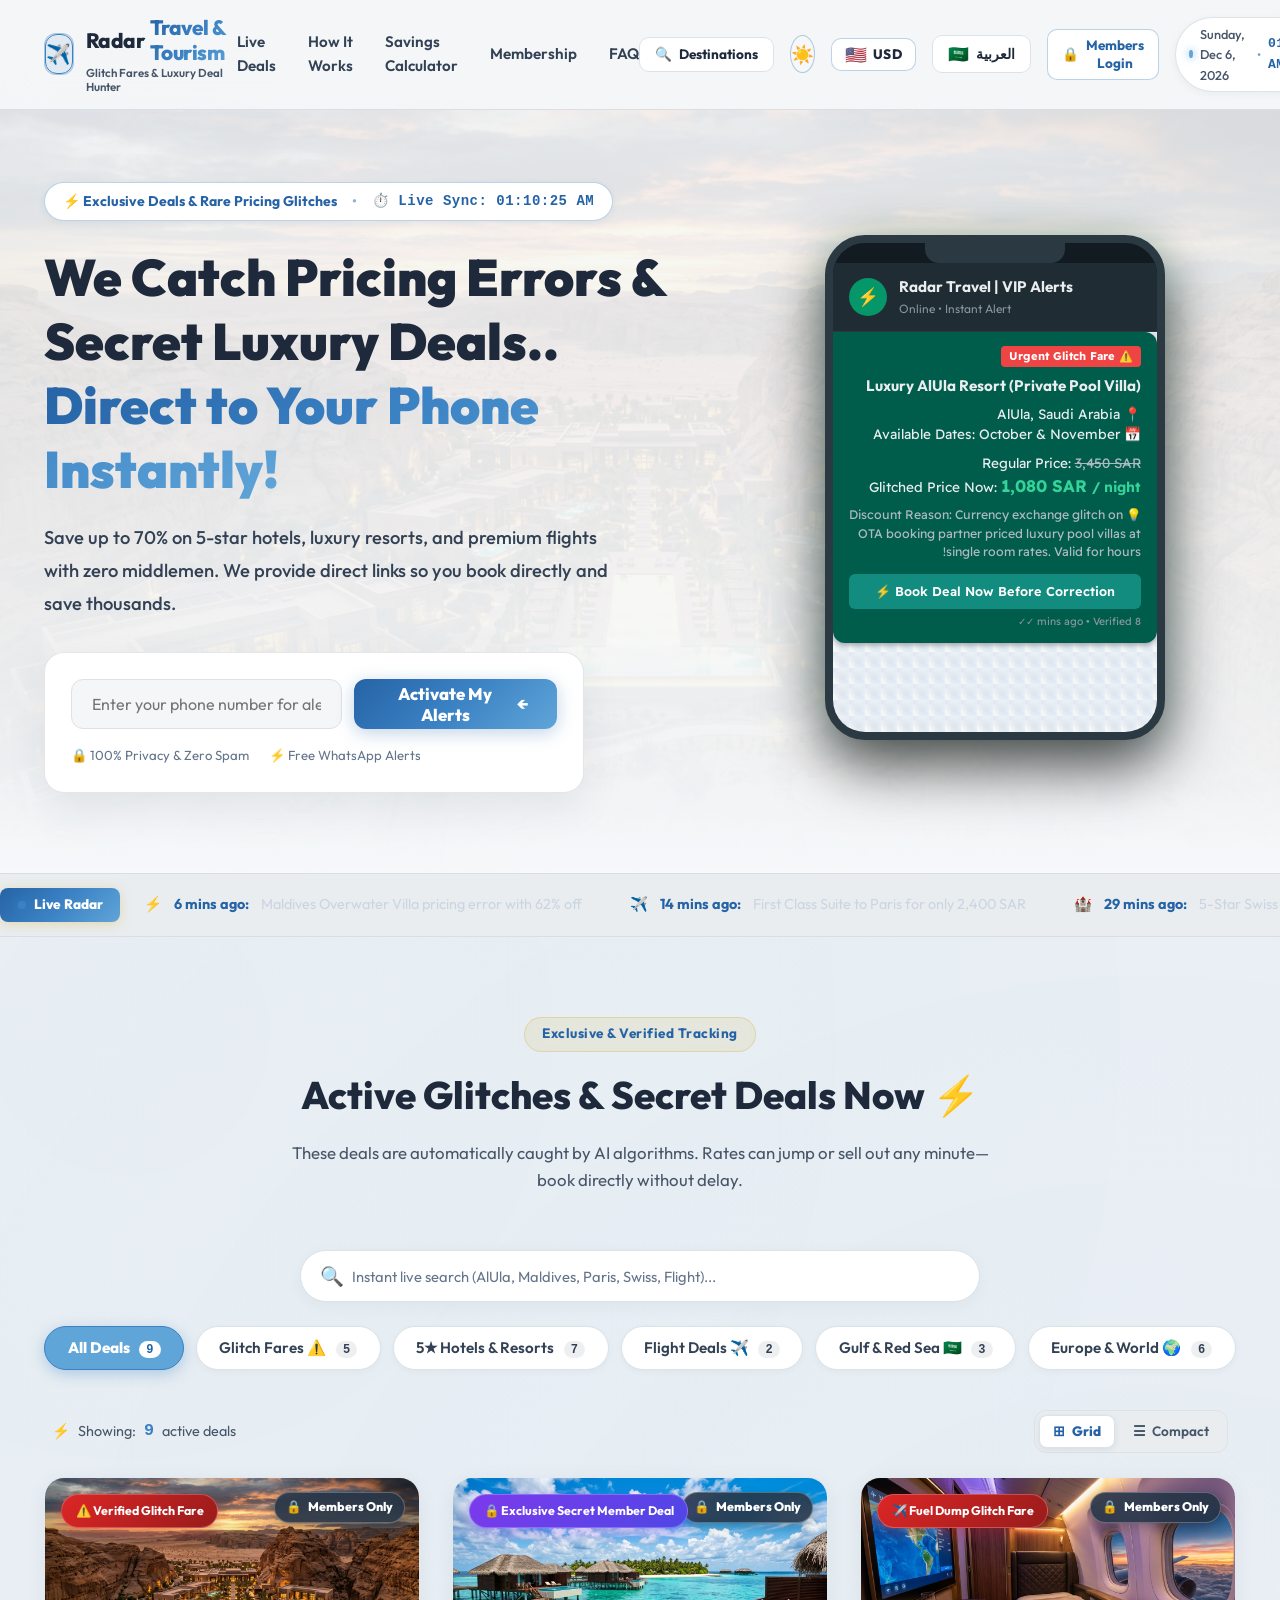
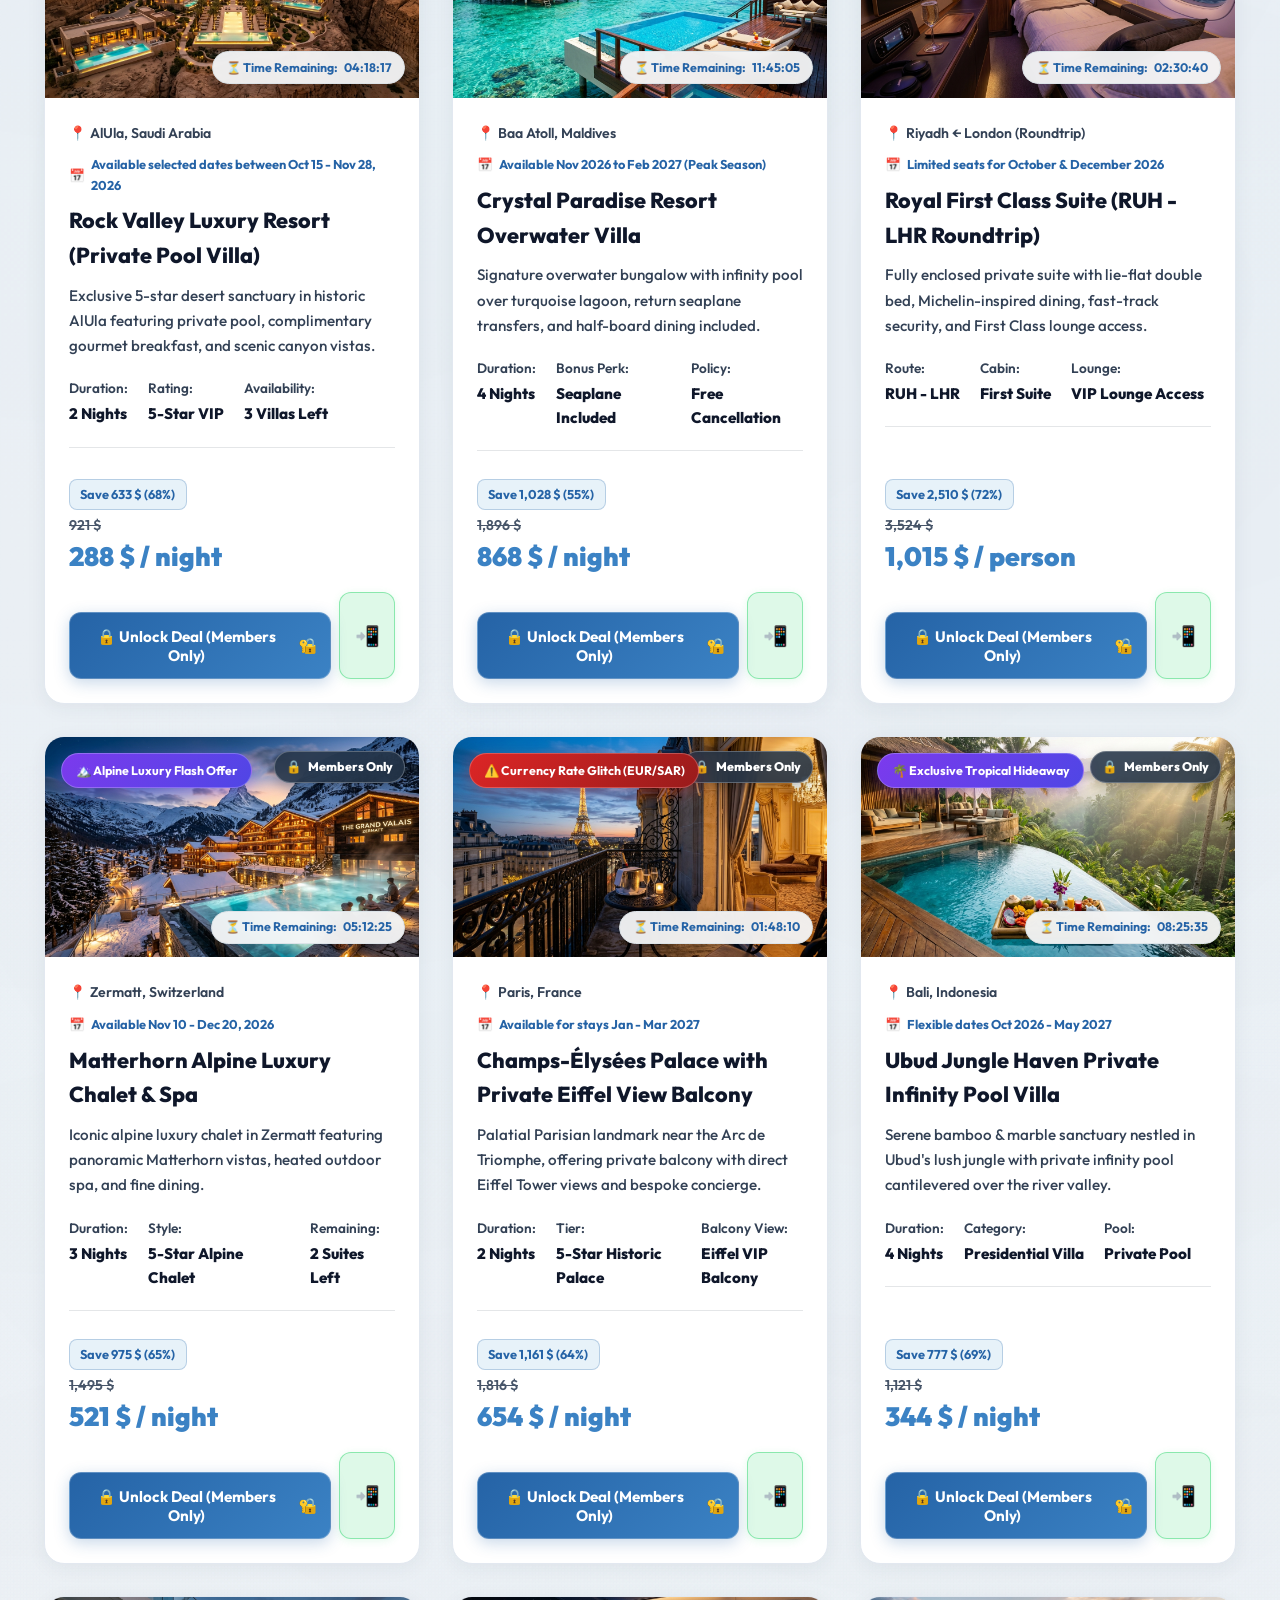
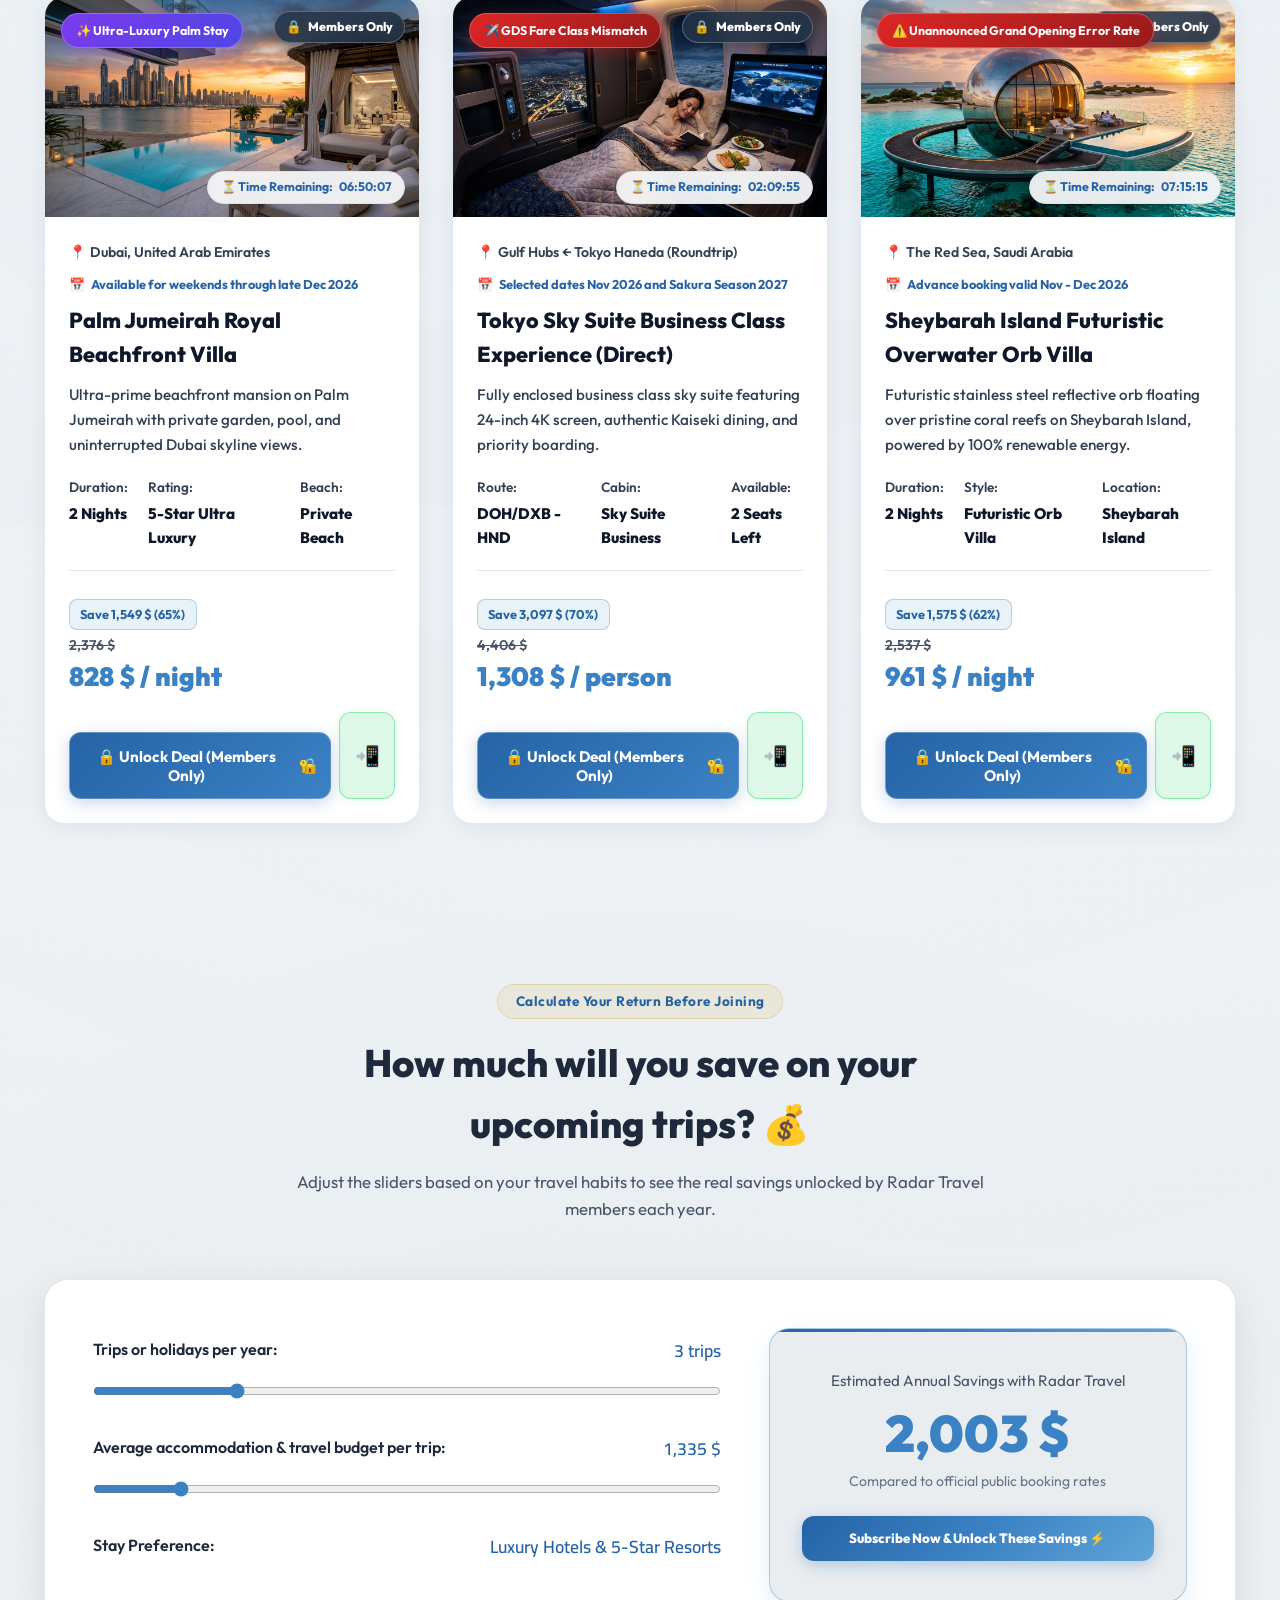
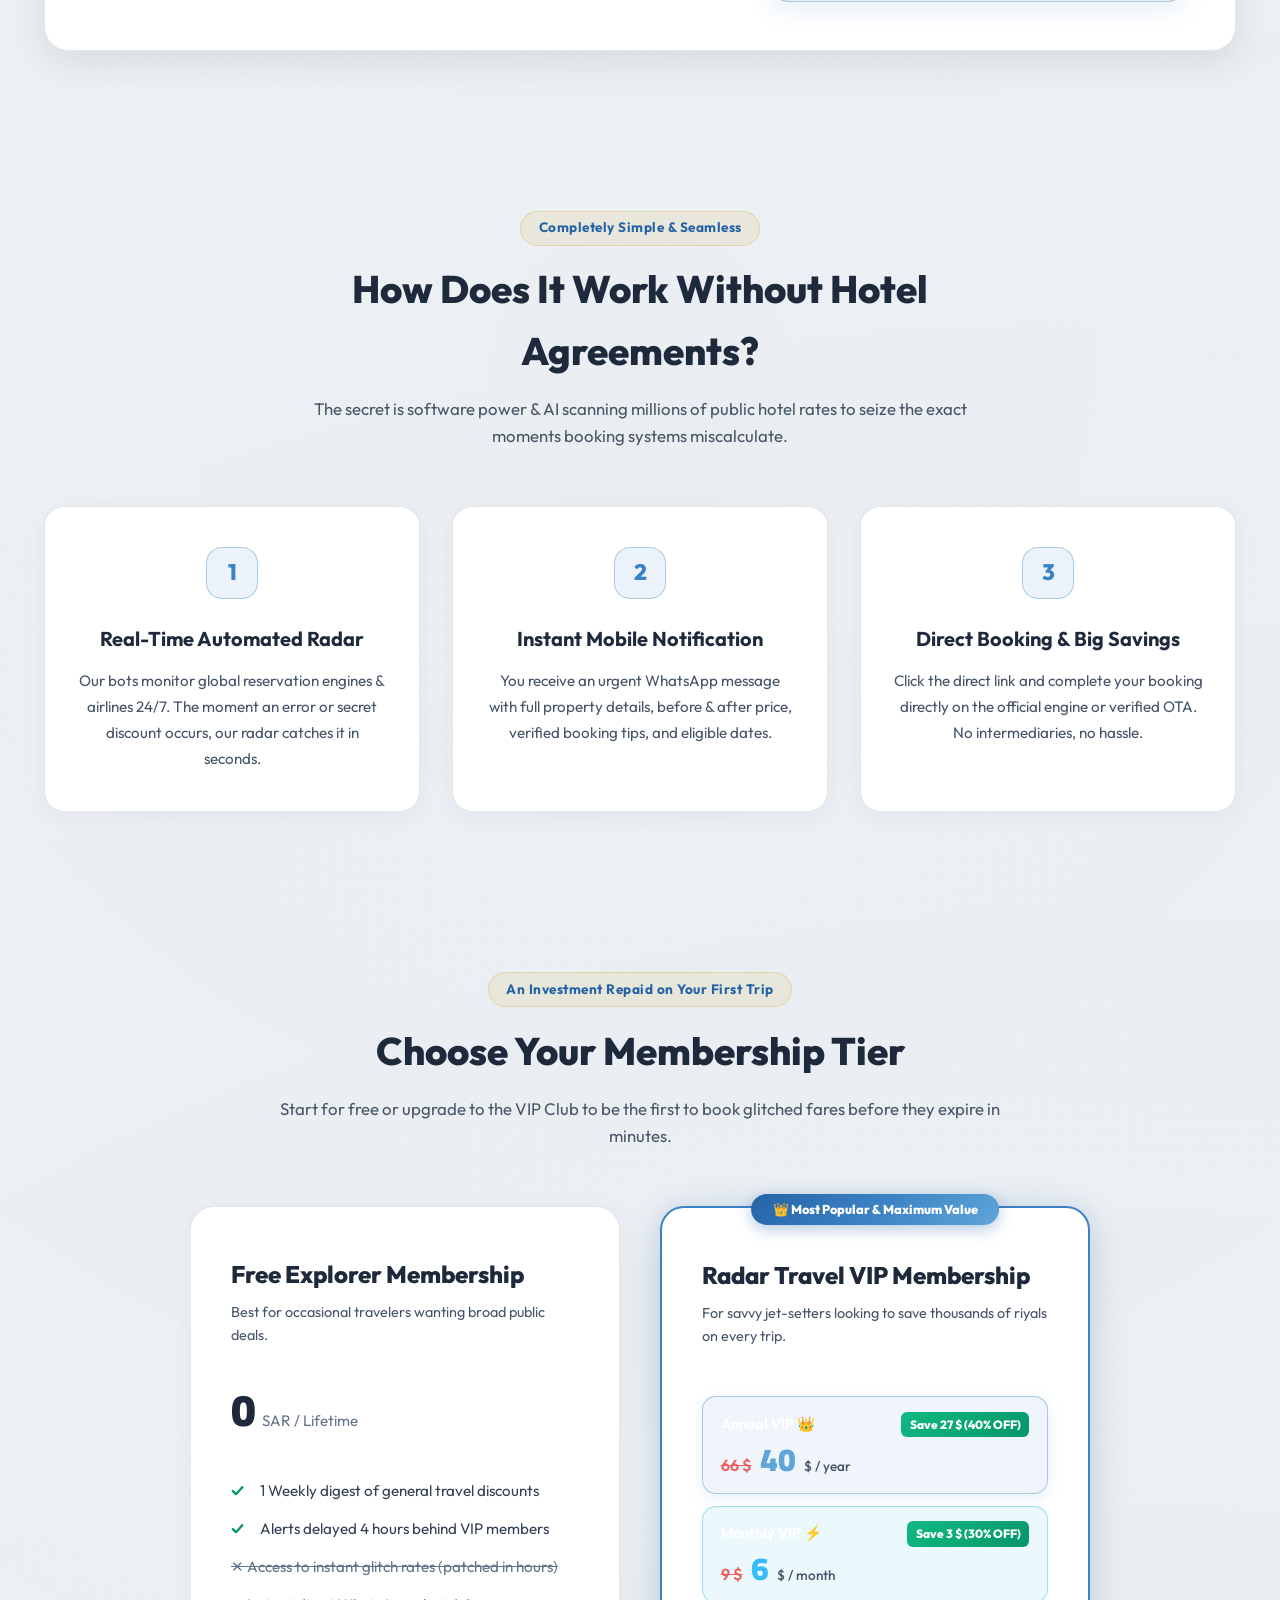
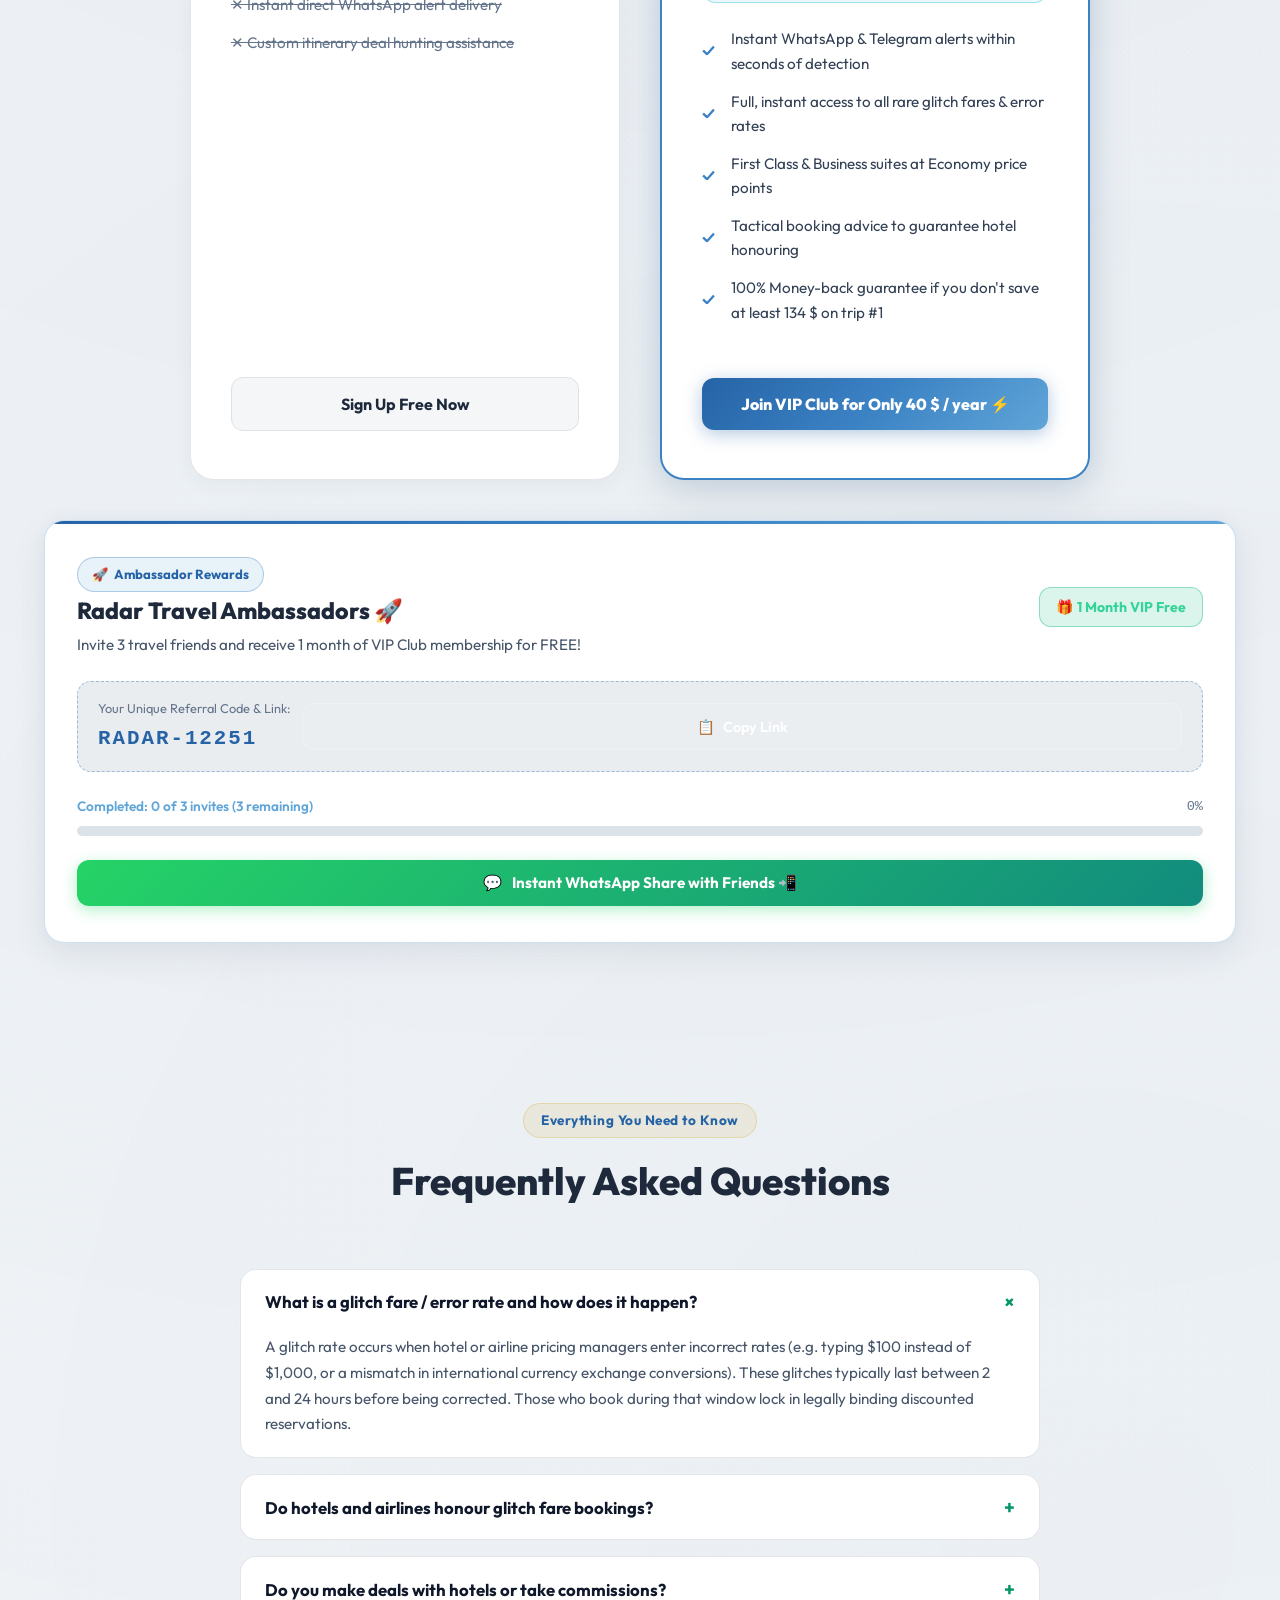
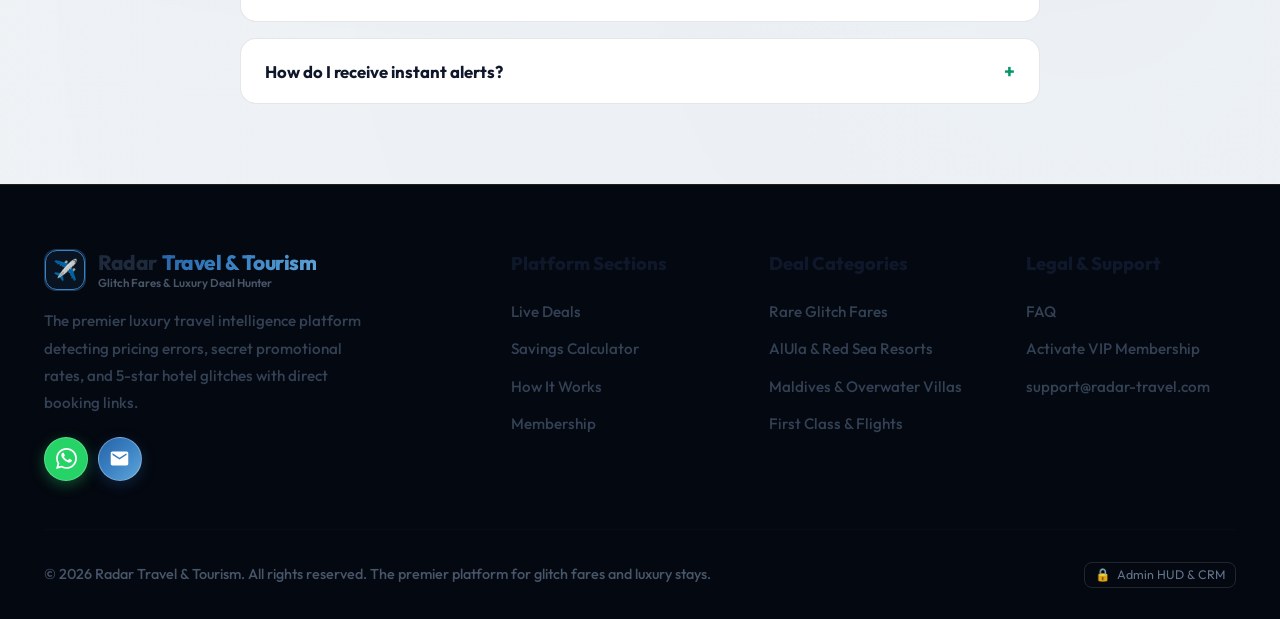
==== en.html @ 6f36ad51 "Initial commit" ====
<!DOCTYPE html>
<html lang="en" dir="ltr">
<head>
  <meta charset="UTF-8" />
  <meta name="viewport" content="width=device-width, initial-scale=1.0, maximum-scale=1.0, user-scalable=no, viewport-fit=cover" />
  <title>Radar Travel | Secret Hotel Deals, Flights & Glitch Rates</title>
  <meta name="description" content="Exclusive alert club for secret luxury hotel deals, pricing glitches, and first-class flight errors. Save up to 70% with direct booking links delivered to your phone." />
  <meta name="keywords" content="luxury travel, glitch fares, error rates, hotel discounts, first class flights, AlUla resorts, Maldives villas, secret travel deals, travel radar" />
  
  <!-- Mobile & PWA Optimization -->
  <meta name="theme-color" content="#060b16" />
  <meta name="apple-mobile-web-app-capable" content="yes" />
  <meta name="apple-mobile-web-app-status-bar-style" content="black-translucent" />
  <meta name="apple-mobile-web-app-title" content="Radar Travel" />
  <link rel="manifest" href="manifest.json" />
  <link rel="apple-touch-icon" href="assets/hero_alula.jpg" />

  <!-- OpenGraph Meta -->
  <meta property="og:title" content="Radar Travel | Secret Hotel Deals, Flights & Glitch Rates" />
  <meta property="og:description" content="Real-time WhatsApp alerts for top luxury hotel glitches and first-class flights at up to 70% off." />
  <meta property="og:image" content="assets/hero_alula.jpg" />
  <meta property="og:type" content="website" />
  
  <!-- Favicon & Styles -->
  <link rel="icon" href="data:image/svg+xml,<svg xmlns=%22http://www.w3.org/2000/svg%22 viewBox=%220 0 100 100%22><text y=%22.9em%22 font-size=%2290%22>⚡</text></svg>">
  <link rel="stylesheet" href="style.css?v=3.2" />
</head>
<body>

  <!-- ================= Navigation Bar ================= -->
  <header class="navbar">
    <div class="container nav-content">
      <div class="brand-logo">
        <div class="radar-pulse-icon">
          ✈️
        </div>
        <div class="brand-text">
          <span class="brand-name">Radar <span>Travel & Tourism</span></span>
          <span class="brand-sub">Glitch Fares & Luxury Deal Hunter</span>
        </div>
      </div>

      <nav class="nav-links">
        <a href="#live-deals">Live Deals</a>
        <a href="#how-it-works">How It Works</a>
        <a href="#savings-calc">Savings Calculator</a>
        <a href="#pricing">Membership</a>
        <a href="#faq">FAQ</a>
      </nav>

      <div class="nav-actions">
        <!-- Language Switcher: Link to Arabic version -->
                <!-- Destination Search Button -->
        <button class="btn-search-nav" onclick="openSearchModal()" aria-label="Search Destinations">
          <span>🔍</span>
          <span>Destinations</span>
        </button>
        <button class="theme-toggle-btn" id="theme-toggle-btn" onclick="toggleTheme()" aria-label="Toggle Dark / Light Theme" title="Toggle Dark / Light Theme">
          <span id="theme-btn-icon">☀️</span>
        </button>
        <button class="currency-switch-btn" id="currency-switch-btn" onclick="openCurrencyModal()" aria-label="Select Currency" title="Select Display Currency">
          <span class="curr-flag" id="curr-btn-flag">🇸🇦</span>
          <span class="curr-code" id="curr-btn-code">SAR</span>
        </button>
        <a href="index.html" class="lang-switch-btn" aria-label="Switch to Arabic">
          <span class="lang-flag">🇸🇦</span>
          <span class="lang-text">العربية</span>
        </a>

        <button class="member-status-btn" id="member-status-btn" onclick="toggleOrOpenMemberModal()" title="Member Subscription Status">
          <span id="member-status-icon">🔒</span>
          <span id="member-status-text">Members Login</span>
        </button>

        <div class="live-clock-pill" id="live-clock-pill" title="Live Radar Intelligence Time">
          <span class="clock-pulse-dot"></span>
          <span class="clock-date" id="live-date">Sunday, Sep 20, 2026</span>
          <span class="clock-sep">•</span>
          <span class="clock-time" id="live-time">09:00:00 PM</span>
        </div>

        <div class="live-status-pill">
          <span class="pulse-dot"></span>
          <span>12 Deals Tracked Today</span>
        </div>
        <button class="btn-vip-nav" id="open-vip-btn" onclick="openVipModal()">
          Join VIP Club 👑
        </button>
      </div>
    </div>
  </header>

  <!-- ================= Hero Section ================= -->
  <section class="hero-section" id="hero">
    <div class="hero-bg-overlay"></div>
    <div class="container hero-grid">
      
      <!-- Content Column -->
      <div class="hero-text-col">
        <div class="hero-badge-tag">
          <span>⚡ Exclusive Deals & Rare Pricing Glitches</span>
          <span class="badge-time-sep">•</span>
          <span class="hero-live-clock" id="hero-live-clock">⏱️ Syncing...</span>
        </div>
        
        <h1 class="hero-title">
          We Catch Pricing Errors & Secret Luxury Deals.. <br />
          <span class="highlight">Direct to Your Phone Instantly!</span>
        </h1>
        
        <p class="hero-desc">
          Save up to 70% on 5-star hotels, luxury resorts, and premium flights with zero middlemen. We provide direct links so you book directly and save thousands.
        </p>

        <div class="hero-join-card">
          <form id="hero-quick-form" onsubmit="handleQuickJoin(event)">
            <div class="join-form-row">
              <input 
                type="tel" 
                class="join-input" 
                id="hero-phone" 
                placeholder="Enter your phone number for alerts (e.g. +966...)" 
                required 
              />
              <button type="submit" class="btn-join-hero">
                <span>Activate My Alerts</span>
                <span class="arrow-icon">→</span>
              </button>
            </div>
            <div class="form-footnote">
              <span>🔒 100% Privacy & Zero Spam</span>
              <span>⚡ Free WhatsApp Alerts</span>
            </div>
          </form>
        </div>
      </div>

      <!-- Real-time WhatsApp Alert Simulator -->
      <div class="phone-mockup-wrapper">
        <div class="phone-mockup">
          <div class="phone-notch"></div>
          
          <div class="wa-header">
            <div class="wa-avatar">⚡</div>
            <div class="wa-info">
              <h4>Radar Travel | VIP Alerts</h4>
              <p>Online • Instant Alert</p>
            </div>
          </div>

          <div class="wa-body">
            <div class="wa-message-bubble">
              <span class="wa-bubble-badge">⚠️ Urgent Glitch Fare</span>
              <h5>Luxury AlUla Resort (Private Pool Villa)</h5>
              <p>📍 AlUla, Saudi Arabia</p>
              <p>📅 Available Dates: October & November</p>
              <p style="margin: 0.5rem 0;">
                Regular Price: <span class="wa-price-strike">3,450 SAR</span><br />
                Glitched Price Now: <span class="wa-price-now">1,080 SAR <small>/ night</small></span>
              </p>
              <p style="font-size: 0.775rem; color: #aebac1;">
                💡 Discount Reason: Currency exchange glitch on OTA booking partner priced luxury pool villas at single room rates. Valid for hours!
              </p>
              <a href="#live-deals" class="wa-btn-link" onclick="openDealModal('alula')">
                Book Deal Now Before Correction ⚡
              </a>
              <span class="wa-time">8 mins ago • Verified ✓✓</span>
            </div>
          </div>
        </div>
      </div>

    </div>
  </section>

  <!-- ================= Live Radar Ticker ================= -->
  <div class="ticker-container">
    <div class="ticker-label">
      <span class="pulse-dot"></span>
      <span>Live Radar</span>
    </div>
    <div class="ticker-content" id="ticker-content">
      <div class="ticker-item">⚡ <strong>6 mins ago:</strong> Maldives Overwater Villa pricing error with 62% off</div>
      <div class="ticker-item">✈️ <strong>14 mins ago:</strong> First Class Suite to Paris for only 2,400 SAR</div>
      <div class="ticker-item">🏰 <strong>29 mins ago:</strong> 5-Star Swiss Alpine Hotel for 680 SAR / night</div>
      <div class="ticker-item">🏝️ <strong>45 mins ago:</strong> Red Sea Beachfront Villa discounted by 55%</div>
      <div class="ticker-item">⚡ <strong>1 hr ago:</strong> AlUla desert pool resort at 990 SAR instead of 3,200 SAR</div>
    </div>
  </div>

  <!-- ================= Live Deals Section ================= -->
  <section class="deals-section" id="live-deals">
    <div class="container">
      <div class="section-header">
        <span class="section-tag">Exclusive & Verified Tracking</span>
        <h2 class="section-title">Active Glitches & Secret Deals Now ⚡</h2>
        <p class="section-subtitle">
          These deals are automatically caught by AI algorithms. Rates can jump or sell out any minute—book directly without delay.
        </p>
      </div>

      <!-- Instant Live Deals Search (Fly4free-Style) -->
      <div class="deals-search-wrapper">
        <span class="deals-search-icon">🔍</span>
        <input 
          type="text" 
          id="deals-live-search" 
          class="deals-live-search-input" 
          placeholder="Instant live search (AlUla, Maldives, Paris, Swiss, Flight)..." 
          data-i18n-placeholder="dealsSearchPlaceholder"
          oninput="handleDealsLiveSearch(this.value)"
        />
        <button id="deals-clear-search" class="deals-clear-search-btn" onclick="clearDealsLiveSearch()" title="Clear">✕</button>
      </div>

      <!-- Filter Bar with Counts and Region Chips -->
      <div class="deals-filter-bar" id="deals-filter-bar">
        <button class="filter-btn active" data-filter="all" onclick="filterDeals('all', this)">
          <span data-i18n="filterAll">All Deals</span>
          <span class="filter-badge-count" id="count-all">9</span>
        </button>
        <button class="filter-btn" data-filter="glitch" onclick="filterDeals('glitch', this)">
          <span data-i18n="filterGlitch">Glitch Fares ⚠️</span>
          <span class="filter-badge-count" id="count-glitch">4</span>
        </button>
        <button class="filter-btn" data-filter="hotels" onclick="filterDeals('hotels', this)">
          <span data-i18n="filterHotels">5★ Hotels & Resorts</span>
          <span class="filter-badge-count" id="count-hotels">6</span>
        </button>
        <button class="filter-btn" data-filter="flights" onclick="filterDeals('flights', this)">
          <span data-i18n="filterFlights">Flight Deals ✈️</span>
          <span class="filter-badge-count" id="count-flights">2</span>
        </button>
        <button class="filter-btn" data-filter="gulf" onclick="filterDeals('gulf', this)">
          <span data-i18n="filterGulf">Gulf & Red Sea 🇸🇦</span>
          <span class="filter-badge-count" id="count-gulf">3</span>
        </button>
        <button class="filter-btn" data-filter="europe" onclick="filterDeals('europe', this)">
          <span data-i18n="filterEurope">Europe & World 🌍</span>
          <span class="filter-badge-count" id="count-europe">4</span>
        </button>
      </div>

      <!-- Deals Toolbar: Live Count & Grid/List View Switcher -->
      <div class="deals-toolbar-row">
        <div class="deals-count-indicator">
          <span>⚡</span>
          <span data-i18n="showingDealsPrefix">Showing:</span>
          <span class="deals-count-num" id="deals-visible-count">9</span>
          <span data-i18n="dealsWord">active deals</span>
        </div>

        <div class="deals-view-switch">
          <button class="btn-view-mode active" id="btn-view-grid" onclick="toggleDealsView('grid')" title="Grid View">
            <span>⊞</span>
            <span data-i18n="viewGrid">Grid</span>
          </button>
          <button class="btn-view-mode" id="btn-view-list" onclick="toggleDealsView('list')" title="Compact List View">
            <span>☰</span>
            <span data-i18n="viewList">Compact</span>
          </button>
        </div>
      </div>

      <!-- Deals Grid (Injected dynamically via app.js renderDeals()) -->
      <div class="deals-grid" id="deals-grid">
        <!-- Rendered dynamically via app.js -->
      </div>
    </div>
  </section>

  <!-- ================= Savings Calculator ================= -->
  <section class="calculator-section" id="savings-calc">
    <div class="container">
      <div class="section-header">
        <span class="section-tag">Calculate Your Return Before Joining</span>
        <h2 class="section-title">How much will you save on your upcoming trips? 💰</h2>
        <p class="section-subtitle">
          Adjust the sliders based on your travel habits to see the real savings unlocked by Radar Travel members each year.
        </p>
      </div>

      <div class="calc-card">
        <div class="calc-controls">
          
          <div class="calc-control-group">
            <div class="calc-label-row">
              <span>Trips or holidays per year:</span>
              <span class="calc-val-badge" id="trips-val">3 trips</span>
            </div>
            <input 
              type="range" 
              class="slider-range" 
              id="trips-slider" 
              min="1" 
              max="10" 
              value="3" 
              oninput="calculateSavings()" 
            />
          </div>

          <div class="calc-control-group">
            <div class="calc-label-row">
              <span>Average accommodation & travel budget per trip:</span>
              <span class="calc-val-badge" id="budget-val">5,000 SAR</span>
            </div>
            <input 
              type="range" 
              class="slider-range" 
              id="budget-slider" 
              min="2000" 
              max="25000" 
              step="1000" 
              value="5000" 
              oninput="calculateSavings()" 
            />
          </div>

          <div class="calc-control-group">
            <div class="calc-label-row">
              <span>Stay Preference:</span>
              <span class="calc-val-badge" id="pref-val">Luxury Hotels & 5-Star Resorts</span>
            </div>
          </div>

        </div>

        <div class="calc-result-box">
          <div class="calc-result-title">Estimated Annual Savings with Radar Travel</div>
          <div class="calc-result-amount" id="savings-result">7,500 SAR</div>
          <div class="calc-result-subtitle">Compared to official public booking rates</div>
          <button class="btn-calc-cta" onclick="openVipModal()">
            Subscribe Now & Unlock These Savings ⚡
          </button>
        </div>
      </div>
    </div>
  </section>

  <!-- ================= How It Works ================= -->
  <section class="how-it-works-section" id="how-it-works">
    <div class="container">
      <div class="section-header">
        <span class="section-tag">Completely Simple & Seamless</span>
        <h2 class="section-title">How Does It Work Without Hotel Agreements?</h2>
        <p class="section-subtitle">
          The secret is software power & AI scanning millions of public hotel rates to seize the exact moments booking systems miscalculate.
        </p>
      </div>

      <div class="steps-grid">
        <div class="step-card">
          <div class="step-number">1</div>
          <h3 class="step-title">Real-Time Automated Radar</h3>
          <p class="step-desc">
            Our bots monitor global reservation engines & airlines 24/7. The moment an error or secret discount occurs, our radar catches it in seconds.
          </p>
        </div>

        <div class="step-card">
          <div class="step-number">2</div>
          <h3 class="step-title">Instant Mobile Notification</h3>
          <p class="step-desc">
            You receive an urgent WhatsApp message with full property details, before & after price, verified booking tips, and eligible dates.
          </p>
        </div>

        <div class="step-card">
          <div class="step-number">3</div>
          <h3 class="step-title">Direct Booking & Big Savings</h3>
          <p class="step-desc">
            Click the direct link and complete your booking directly on the official engine or verified OTA. No intermediaries, no hassle.
          </p>
        </div>
      </div>
    </div>
  </section>

  <!-- ================= Pricing Plans ================= -->
  <section class="pricing-section" id="pricing">
    <div class="container">
      <div class="section-header">
        <span class="section-tag">An Investment Repaid on Your First Trip</span>
        <h2 class="section-title">Choose Your Membership Tier</h2>
        <p class="section-subtitle">
          Start for free or upgrade to the VIP Club to be the first to book glitched fares before they expire in minutes.
        </p>
      </div>

      <div class="pricing-grid">
        
        <!-- Free Plan -->
        <div class="pricing-card">
          <h3 class="plan-name">Free Explorer Membership</h3>
          <p class="plan-desc">Best for occasional travelers wanting broad public deals.</p>
          <div class="plan-price">
            <span class="amount">0</span>
            <span class="period">SAR / Lifetime</span>
          </div>
          <ul class="plan-features">
            <li><span class="check-icon">✓</span> 1 Weekly digest of general travel discounts</li>
            <li><span class="check-icon">✓</span> Alerts delayed 4 hours behind VIP members</li>
            <li class="disabled">✕ Access to instant glitch rates (patched in hours)</li>
            <li class="disabled">✕ Instant direct WhatsApp alert delivery</li>
            <li class="disabled">✕ Custom itinerary deal hunting assistance</li>
          </ul>
          <button class="btn-plan btn-plan-free" onclick="openJoinModal('free')">
            Sign Up Free Now
          </button>
        </div>

        <!-- VIP Featured Plan -->
        <div class="pricing-card featured">
          <div class="plan-badge-top">👑 Most Popular & Maximum Value</div>
          <h3 class="plan-name">Radar Travel VIP Membership</h3>
          <p class="plan-desc">For savvy jet-setters looking to save thousands of riyals on every trip.</p>
          <div class="pricing-tiers-wrapper">
            <div class="pricing-tier-card primary-annual">
              <div class="tier-badge-row">
                <span class="tier-title" data-i18n="tierAnnualTitle">Annual VIP 👑</span>
                <span class="tier-discount" data-i18n="tierAnnualDiscount">Save 100 SAR (40% OFF)</span>
              </div>
              <div class="tier-price-row">
                <span class="price-before" data-i18n="tierAnnualBefore">249 SAR</span>
                <span class="price-after">149</span>
                <span class="price-unit" data-i18n="tierAnnualUnit">SAR / year</span>
              </div>
            </div>

            <div class="pricing-tier-card secondary-monthly">
              <div class="tier-badge-row">
                <span class="tier-title" data-i18n="tierMonthlyTitle">Monthly VIP ⚡</span>
                <span class="tier-discount" data-i18n="tierMonthlyDiscount">Save 10 SAR (30% OFF)</span>
              </div>
              <div class="tier-price-row">
                <span class="price-before" data-i18n="tierMonthlyBefore">34 SAR</span>
                <span class="price-after">24</span>
                <span class="price-unit" data-i18n="tierMonthlyUnit">SAR / month</span>
              </div>
            </div>
          </div>
          <ul class="plan-features">
            <li><span class="check-icon">✓</span> Instant WhatsApp & Telegram alerts within seconds of detection</li>
            <li><span class="check-icon">✓</span> Full, instant access to all rare glitch fares & error rates</li>
            <li><span class="check-icon">✓</span> First Class & Business suites at Economy price points</li>
            <li><span class="check-icon">✓</span> Tactical booking advice to guarantee hotel honouring</li>
            <li><span class="check-icon">✓</span> <span data-i18n="vipFeature5">100% Money-back guarantee if you don't save at least 500 SAR on trip #1</span></li>
          </ul>
          <button class="btn-plan btn-plan-vip" onclick="openVipModal()" data-i18n="vipBtn">
            Join VIP for Only 149 SAR / year ⚡
          </button>
        </div>

      </div>

      <!-- Viral Referral & Ambassador Card -->
      <div class="viral-referral-card" id="viral-referral-card">
        <div class="viral-card-header">
          <div>
            <div class="viral-badge">🚀 <span data-i18n="viralBadge">Ambassador Rewards</span></div>
            <h4 class="viral-title" data-i18n="viralCardTitle">Radar Travel Ambassadors 🚀</h4>
            <p class="viral-subtitle" data-i18n="viralCardSubtitle">Invite 3 travel friends and receive 1 month of VIP Club membership for FREE!</p>
          </div>
          <div class="viral-reward-tag" style="background: rgba(16, 185, 129, 0.15); border: 1px solid rgba(16, 185, 129, 0.4); padding: 0.5rem 1rem; border-radius: 12px; color: #34d399; font-weight: 700; font-size: 0.88rem;">
            🎁 <span data-i18n="viralReward">1 Month VIP Free</span>
          </div>
        </div>

        <div class="viral-code-box">
          <div>
            <span style="font-size: 0.8rem; color: var(--text-dim); display: block; margin-bottom: 0.2rem;" data-i18n="viralCodeLabel">Your Unique Referral Code & Link:</span>
            <span class="viral-code-val" id="web-user-ref-code">RADAR-78421</span>
          </div>
          <button class="btn-viral-copy" onclick="copyReferralLink()">
            📋 <span data-i18n="viralCopyBtn">Copy Link</span>
          </button>
        </div>

        <div class="viral-progress-section">
          <div style="display: flex; justify-content: space-between; font-size: 0.85rem;">
            <span id="web-ref-progress-text" style="color: var(--gold-light); font-weight: 600;">Completed: 0 of 3 invites (3 remaining)</span>
            <span id="web-ref-progress-pct" style="color: var(--text-dim); font-family: monospace;">0%</span>
          </div>
          <div class="viral-progress-bar-bg">
            <div class="viral-progress-bar-fill" id="web-ref-progress-bar" style="width: 0%;"></div>
          </div>
        </div>

        <div class="viral-actions-row">
          <button class="btn-viral-wa" onclick="shareReferralWhatsApp()">
            <span>💬</span>
            <span data-i18n="viralShareBtn">Instant WhatsApp Share with Friends 📲</span>
          </button>
        </div>
      </div>

    </div>
  </section>

  <!-- ================= FAQ Section ================= -->
  <section class="faq-section" id="faq">
    <div class="container">
      <div class="section-header">
        <span class="section-tag">Everything You Need to Know</span>
        <h2 class="section-title">Frequently Asked Questions</h2>
      </div>

      <div class="faq-accordion">
        
        <div class="faq-item open">
          <button class="faq-question" onclick="toggleFaq(this)">
            <span>What is a glitch fare / error rate and how does it happen?</span>
            <span class="faq-icon">+</span>
          </button>
          <div class="faq-answer">
            A glitch rate occurs when hotel or airline pricing managers enter incorrect rates (e.g. typing $100 instead of $1,000, or a mismatch in international currency exchange conversions). These glitches typically last between 2 and 24 hours before being corrected. Those who book during that window lock in legally binding discounted reservations.
          </div>
        </div>

        <div class="faq-item">
          <button class="faq-question" onclick="toggleFaq(this)">
            <span>Do hotels and airlines honour glitch fare bookings?</span>
            <span class="faq-icon">+</span>
          </button>
          <div class="faq-answer">
            In over 92% of cases, hotels and booking providers honour the rate to protect their brand reputation, or because payment cleared and e-tickets/vouchers were automatically generated. In the rare event of cancellation, you always receive a 100% full refund with zero penalties.
          </div>
        </div>

        <div class="faq-item">
          <button class="faq-question" onclick="toggleFaq(this)">
            <span>Do you make deals with hotels or take commissions?</span>
            <span class="faq-icon">+</span>
          </button>
          <div class="faq-answer">
            Never! We do not partner with or take commissions from hotels. We are 100% independent and represent only our members' interests. We build autonomous tech to find public loopholes, and you book directly with official vendors.
          </div>
        </div>

        <div class="faq-item">
          <button class="faq-question" onclick="toggleFaq(this)">
            <span>How do I receive instant alerts?</span>
            <span class="faq-icon">+</span>
          </button>
          <div class="faq-answer">
            As soon as you join VIP, your number is linked to our automated alert bot on WhatsApp or Telegram to receive instant deal breakdowns with direct booking links.
          </div>
        </div>

      </div>
    </div>
  </section>

  <!-- ================= Footer ================= -->
  <footer class="footer">
    <div class="container">
      <div class="footer-grid">
        <div>
          <div class="brand-logo" style="margin-bottom: 1rem;">
            <div class="radar-pulse-icon">✈️</div>
            <div class="brand-text">
              <span class="brand-name">Radar <span>Travel & Tourism</span></span>
              <span class="brand-sub">Glitch Fares & Luxury Deal Hunter</span>
            </div>
          </div>
          <p class="footer-desc">
            The premier luxury travel intelligence platform detecting pricing errors, secret promotional rates, and 5-star hotel glitches with direct booking links.
          </p>
          <div class="footer-social-strip">
            <!-- WhatsApp Official Logo -->
            <a href="https://wa.me/966500000000?text=RadarTravel" target="_blank" rel="noopener" class="social-btn social-wa" title="WhatsApp" aria-label="WhatsApp">
              <svg viewBox="0 0 24 24" width="22" height="22" fill="currentColor">
                <path d="M.057 24l1.687-6.163c-1.041-1.804-1.588-3.849-1.587-5.946C.16 5.333 5.494 0 12.05 0c3.181.002 6.168 1.242 8.413 3.488 2.245 2.246 3.483 5.234 3.48 8.413-.003 6.557-5.338 11.892-11.893 11.892-1.99 0-3.951-.5-5.688-1.448L.057 24zm6.597-3.807c1.676.995 3.276 1.591 5.392 1.592 5.448 0 9.886-4.434 9.889-9.885.002-5.462-4.415-9.89-9.881-9.892-5.452 0-9.887 4.434-9.889 9.884-.001 2.225.651 3.891 1.746 5.634l-.999 3.65 3.742-.983zm10.875-6.811c-.297-.149-1.758-.867-2.03-.967-.273-.099-.471-.148-.67.15-.197.297-.767.966-.94 1.164-.173.199-.347.223-.644.075-.297-.15-1.255-.463-2.39-1.475-.883-.788-1.48-1.761-1.653-2.059-.173-.297-.018-.458.13-.606.134-.133.298-.347.446-.52.149-.174.198-.298.298-.497.099-.198.05-.371-.025-.52-.075-.149-.669-1.612-.916-2.207-.242-.579-.487-.5-.669-.51-.173-.008-.371-.01-.57-.01-.198 0-.52.074-.792.372-.272.297-1.04 1.016-1.04 2.479 0 1.462 1.065 2.875 1.213 3.074.149.198 2.096 3.2 5.077 4.487.709.306 1.262.489 1.694.625.712.227 1.36.195 1.871.118.571-.085 1.758-.719 2.006-1.413.248-.694.248-1.289.173-1.413-.074-.124-.272-.198-.57-.347z"/>
              </svg>
            </a>
            <!-- Email Official Logo -->
            <a href="mailto:support@radar-travel.com" class="social-btn social-mail" title="Email" aria-label="Email">
              <svg viewBox="0 0 24 24" width="22" height="22" fill="currentColor">
                <path d="M20 4H4c-1.1 0-2 .9-2 2v12c0 1.1.9 2 2 2h16c1.1 0 2-.9 2-2V6c0-1.1-.9-2-2-2zm0 4l-8 5-8-5V6l8 5 8-5v2z"/>
              </svg>
            </a>
          </div>
        </div>

        <div class="footer-col">
          <h5>Platform Sections</h5>
          <ul>
            <li><a href="#live-deals">Live Deals</a></li>
            <li><a href="#savings-calc">Savings Calculator</a></li>
            <li><a href="#how-it-works">How It Works</a></li>
            <li><a href="#pricing">Membership</a></li>
          </ul>
        </div>

        <div class="footer-col">
          <h5>Deal Categories</h5>
          <ul>
            <li><a href="#live-deals">Rare Glitch Fares</a></li>
            <li><a href="#live-deals">AlUla & Red Sea Resorts</a></li>
            <li><a href="#live-deals">Maldives & Overwater Villas</a></li>
            <li><a href="#live-deals">First Class & Flights</a></li>
          </ul>
        </div>

        <div class="footer-col">
          <h5>Legal & Support</h5>
          <ul>
            <li><a href="#faq">FAQ</a></li>
            <li><a href="#" onclick="openVipModal()">Activate VIP Membership</a></li>
            <li><a href="mailto:support@radar-travel.com">support@radar-travel.com</a></li>
          </ul>
        </div>
      </div>

      <div class="footer-bottom" style="display: flex; align-items: center; justify-content: space-between; flex-wrap: wrap; gap: 1rem;">
        <p>© 2026 Radar Travel & Tourism. All rights reserved. The premier platform for glitch fares and luxury stays.</p>
        <button onclick="openAdminHUD()" class="btn-admin-hud-trigger" title="Admin HUD (Ctrl+Shift+A)">
          🔒 <span data-i18n="adminHudLink">Admin HUD & CRM</span>
        </button>
      </div>
    </div>
  </footer>

  
  <!-- ================= Destination Search Modal ================= -->
  <div class="modal-overlay" id="search-modal">
    <div class="modal-content modal-search-content">
      <button class="modal-close-btn" onclick="closeModal('search-modal')">✕</button>
      <div class="search-modal-header">
        <span class="section-tag">Explore Tourist Destinations</span>
        <h3 class="modal-search-title">Countries & Tourism Cities 🌍</h3>
        <p class="modal-search-subtitle">Select your destination or search by name to view active glitch fares and deals</p>
        
        <div class="search-input-wrapper">
          <span class="search-field-icon">🔍</span>
          <input 
            type="text" 
            id="destination-search-input" 
            class="destination-search-input" 
            placeholder="Search country or city (AlUla, Dubai, Paris, Maldives)..." 
            oninput="filterDestinationsList(this.value)" 
          />
        </div>
        <div class="search-region-tabs" id="search-region-tabs">
          <button class="region-tab-btn active" onclick="setRegionFilter('all', this)" data-i18n="regAll">All Destinations 🌍</button>
          <button class="region-tab-btn" onclick="setRegionFilter('trending', this)" data-i18n="regTrending">✨ Trending & Fresh</button>
          <button class="region-tab-btn" onclick="setRegionFilter('gulf', this)" data-i18n="regGulf">Middle East & Gulf 🇸🇦</button>
          <button class="region-tab-btn" onclick="setRegionFilter('europe', this)" data-i18n="regEurope">Europe 🇪🇺</button>
          <button class="region-tab-btn" onclick="setRegionFilter('asia', this)" data-i18n="regAsia">Asia-Pacific 🏝️</button>
          <button class="region-tab-btn" onclick="setRegionFilter('americas', this)" data-i18n="regAmericas">Americas 🌎</button>
          <button class="region-tab-btn" onclick="setRegionFilter('africa', this)" data-i18n="regAfrica">Africa & Indian Ocean 🦁</button>
        </div>
      </div>

      <!-- Dynamic Destination Countries & Cities List -->
      <div class="destinations-scroll-container" id="destinations-list-container">
        <!-- Injected via JavaScript -->
      </div>
    </div>
  </div>

  <!-- ================= Currency Selector Modal ================= -->
  <div class="modal-overlay" id="currency-modal">
    <div class="modal-content modal-search-content">
      <button class="modal-close-btn" onclick="closeModal('currency-modal')">✕</button>
      <div class="search-modal-header">
        <span class="section-tag">Global Currencies</span>
        <h3 class="modal-search-title">Select Display Currency 💱</h3>
        <p class="modal-search-subtitle">Deals rates, savings calculator, and VIP tiers automatically convert into your preferred currency</p>
        
        <div class="search-input-wrapper">
          <span class="search-field-icon">🔍</span>
          <input 
            type="text" 
            id="currency-search-input" 
            class="destination-search-input" 
            placeholder="Search by country or currency (SAR, USD, EUR, GBP)..." 
            oninput="filterCurrenciesList(this.value)" 
          />
        </div>
      </div>
      <div class="currency-grid-container" id="currency-grid">
        <!-- Injected via JavaScript -->
      </div>
    </div>
  </div>

  <!-- ================= Deal Detail Modal ================= -->
  <div class="modal-overlay" id="deal-modal">
    <div class="modal-content">
      <button class="modal-close-btn" onclick="closeModal('deal-modal')">✕</button>
      <div id="deal-modal-body">
        <!-- Injected via JavaScript -->
      </div>
    </div>
  </div>

  <!-- ================= Subscriber Gate Modal (Exclusive Members Only) ================= -->
  <div class="modal-overlay" id="subscriber-gate-modal">
    <div class="modal-content" style="max-width: 540px; text-align: center;">
      <button class="modal-close-btn" onclick="closeModal('subscriber-gate-modal')">✕</button>
      
      <div style="font-size: 2.8rem; margin-bottom: 0.35rem;">🔒✈️</div>
      <span class="deal-badge-float badge-glitch" style="position: static; display: inline-block; margin-bottom: 0.75rem;">
        🔐 Active Members Exclusive
      </span>
      
      <h3 style="font-family: var(--font-heading); font-size: 1.55rem; margin-bottom: 0.5rem; color: var(--text-primary);">
        These Real Deals Are Exclusive to Subscribed Members
      </h3>
      
      <p style="color: var(--text-muted); font-size: 0.92rem; line-height: 1.6; margin-bottom: 1.25rem;">
        Due to scarce airline seating and fast-expiring pricing errors (Glitch Fares), direct booking links and full instructions are unlocked exclusively for registered members.
      </p>

      <!-- Target Deal Mini Summary -->
      <div id="gate-deal-preview" style="display: none; background: #E9EDF0; border: 1px solid rgba(59, 130, 196, 0.25); border-radius: 12px; padding: 0.75rem 1rem; margin-bottom: 1.25rem; text-align: left; align-items: center; justify-content: space-between;">
        <div style="display: flex; align-items: center; gap: 0.65rem;">
          <span style="font-size: 1.5rem;">🎯</span>
          <div>
            <div id="gate-deal-title" style="font-weight: 800; font-size: 0.92rem; color: var(--text-primary);">Locked Real Deal</div>
            <div id="gate-deal-save" style="font-size: 0.8rem; color: var(--link-blue); font-weight: 700;">Save up to 65%</div>
          </div>
        </div>
        <span style="background: rgba(239, 68, 68, 0.12); color: #dc2626; border: 1px solid rgba(239, 68, 68, 0.3); padding: 0.25rem 0.6rem; border-radius: 999px; font-size: 0.78rem; font-weight: 800;">
          🔒 Locked for Visitors
        </span>
      </div>

      <!-- Perks list -->
      <div style="margin-bottom: 1.25rem;">
        <div class="gate-perk-item">
          <span class="gate-perk-icon">⚡</span>
          <div class="gate-perk-text">
            <h4>Live Direct Booking Links</h4>
            <p>Direct unmasked URLs and hidden promo codes before fares get patched.</p>
          </div>
        </div>
        <div class="gate-perk-item">
          <span class="gate-perk-icon">⚠️</span>
          <div class="gate-perk-text">
            <h4>Glitch Fares & 5-Star Hotel Drops</h4>
            <p>Up to 70% off luxury stays and business class flights invisible to public search.</p>
          </div>
        </div>
        <div class="gate-perk-item">
          <span class="gate-perk-icon">📱</span>
          <div class="gate-perk-text">
            <h4>Instant WhatsApp Radar Alerts</h4>
            <p>Flash notifications delivered the exact second of algorithm discovery.</p>
          </div>
        </div>
      </div>

      <!-- Fast Subscriber Unlock Form -->
      <form id="subscriber-gate-form" onsubmit="handleGateSubscribe(event)" style="display: flex; flex-direction: column; gap: 0.75rem;">
        <input type="text" id="gate-name" class="join-input" placeholder="Your Name (e.g. Alex Smith)" style="width: 100%;" required />
        <input type="tel" id="gate-phone" class="join-input" placeholder="Your Mobile / WhatsApp for instant activation (+966...)" style="width: 100%;" required />
        
        <button type="submit" class="btn-join-hero" style="width: 100%; justify-content: center; padding: 0.95rem; font-size: 1.05rem;">
          <span>✨ Activate Free Membership & Unlock All Deals</span>
          <span class="arrow-icon">→</span>
        </button>
      </form>

      <!-- Already subscribed quick bypass/login -->
      <div style="margin-top: 1.25rem; font-size: 0.88rem; color: var(--text-dim); display: flex; flex-direction: column; gap: 0.4rem;">
        <div>
          <span>Already a member? </span>
          <button type="button" onclick="activateDirectSubscriber()" style="background: none; border: none; color: var(--link-blue); font-weight: 700; text-decoration: underline; cursor: pointer;">
            Click here to confirm membership & unlock immediately
          </button>
        </div>
        <div style="font-size: 0.78rem; color: var(--text-dim);">
          🔒 Zero spam policy • Unsubscribe at any time
        </div>
      </div>
    </div>
  </div>

  <!-- ================= VIP Subscription Modal ================= -->
  <div class="modal-overlay" id="vip-modal">
    <div class="modal-content">
      <button class="modal-close-btn" onclick="closeModal('vip-modal')">✕</button>
      <div style="text-align: center;">
        <div style="font-size: 3rem; margin-bottom: 0.5rem;">👑</div>
        <h3 style="font-family: var(--font-heading); font-size: 1.8rem; margin-bottom: 0.5rem;">Join Radar Travel VIP Club</h3>
        <p style="color: var(--text-muted); font-size: 0.95rem; margin-bottom: 1.75rem;">
          Never miss a thousand-riyal pricing loophole again. Real-time WhatsApp alerts delivered seconds after detection!
        </p>

        <form id="vip-register-form" onsubmit="handleVipSubscribe(event)">
          <div style="margin-bottom: 1rem; text-align: left;">
            <label style="font-size: 0.85rem; color: var(--text-dim); display: block; margin-bottom: 0.4rem;">Full Name:</label>
            <input type="text" class="join-input" style="width: 100%;" placeholder="e.g. Saeed Mohammed" required />
          </div>

          <div style="margin-bottom: 1rem; text-align: left;">
            <label style="font-size: 0.85rem; color: var(--text-dim); display: block; margin-bottom: 0.4rem;">WhatsApp Number for Alerts:</label>
            <input type="tel" class="join-input" style="width: 100%;" placeholder="+966 50 123 4567" required />
          </div>

          <div style="margin-bottom: 1.5rem; text-align: left;">
            <label style="font-size: 0.85rem; color: var(--text-dim); display: block; margin-bottom: 0.4rem;">Membership Plan:</label>
            <select class="join-input" style="width: 100%; cursor: pointer;">
              <option value="annual" selected data-i18n="vipOptionAnnual">Annual VIP: 149 SAR / year (Was 249 SAR) 👑 Best Value</option>
              <option value="monthly" data-i18n="vipOptionMonthly">Monthly VIP: 24 SAR / month (Was 34 SAR) ⚡</option>
            </select>
          </div>

          <button type="submit" class="btn-plan btn-plan-vip" style="font-size: 1.1rem; padding: 1rem;">
            Activate VIP Membership & Start ⚡
          </button>
        </form>

        <div style="margin-top: 1.25rem; font-size: 0.8rem; color: var(--text-dim);">
          🛡️ 30-Day 100% Money-Back Guarantee if you don't save multiple times your fee.
        </div>
      </div>
    </div>
  </div>

  
  <!-- ================= Terms of Use Modal ================= -->
  <div class="modal-overlay" id="terms-modal">
    <div class="modal-content modal-terms-content">
      <button class="modal-close-btn" onclick="closeTermsModal()">✕</button>
      <div style="font-size: 3rem; margin-bottom: 0.5rem; text-align: center;">🛡️</div>
      <h3 style="font-family: var(--font-heading); font-size: 1.8rem; margin-bottom: 0.5rem; text-align: center;">Radar Travel Terms & Conditions</h3>
      <p style="color: var(--text-muted); font-size: 0.92rem; margin-bottom: 1.25rem; text-align: center;">
        Official service agreement & guarantee for hotel glitch fares and airline promotions
      </p>

      <div class="terms-scroll-body">
        <div class="term-block">
          <div class="term-block-title">
            <span class="term-block-num">1</span>
            <span>Platform Overview & Automated Scanning</span>
          </div>
          <div class="term-block-text">
            Radar Travel is an automated travel intelligence platform scanning 85 booking engines, airlines, and OTAs to detect secret promotional fares and pricing errors for travelers without serving as a broker or direct ticket seller.
          </div>
        </div>

        <div class="term-block">
          <div class="term-block-title">
            <span class="term-block-num">2</span>
            <span>Glitch Fares & Pricing Loopholes</span>
          </div>
          <div class="term-block-text">
            Pricing glitches arise from temporary system anomalies or currency rate conversions in hotel and airline systems. The platform delivers instant direct booking links alongside proven tactical tips to minimize cancellations.
          </div>
        </div>

        <div class="term-block">
          <div class="term-block-title">
            <span class="term-block-num">3</span>
            <span>VIP Memberships & Money-Back Guarantee</span>
          </div>
          <div class="term-block-text">
            VIP subscriptions grant real-time alerts via WhatsApp & push notifications. We provide a 30-day 100% money-back guarantee if members do not save multiples of their fee on their first bookings.
          </div>
        </div>

        <div class="term-block">
          <div class="term-block-title">
            <span class="term-block-num">4</span>
            <span>Direct Booking & Third-Party Liability</span>
          </div>
          <div class="term-block-text">
            All payments, ticket issuances, and bookings take place directly on the official websites of hotels, airlines, and OTAs. Rates and reservations are strictly subject to third-party inventory.
          </div>
        </div>

        <div class="term-block">
          <div class="term-block-title">
            <span class="term-block-num">5</span>
            <span>Fair Use & Data Privacy</span>
          </div>
          <div class="term-block-text">
            Subscriber mobile numbers and data are encrypted and never shared. Commercial re-selling, scraping, or syndicating Radar Travel alerts without prior written consent is strictly prohibited.
          </div>
        </div>
      </div>

      <div style="margin-top: 1.25rem; text-align: center;">
        <button class="btn-plan btn-plan-vip" onclick="closeTermsModal()" style="padding: 0.85rem 2rem;">
          I Understand & Accept Terms ✓
        </button>
      </div>
    </div>
  </div>

  <!-- ================= Secret Admin HUD & CRM Analytics Modal ================= -->
  <div class="modal-overlay" id="admin-hud-modal">
    <div class="modal-content modal-admin-hud">
      <button class="modal-close-btn" onclick="closeAdminHUD()">✕</button>
      
      <div style="display: flex; align-items: center; justify-content: space-between; flex-wrap: wrap; gap: 1rem; border-bottom: 1px solid rgba(255, 255, 255, 0.12); padding-bottom: 1rem;">
        <div>
          <span class="section-tag" style="color: var(--cyan-light); border-color: rgba(56, 189, 248, 0.4); background: rgba(56, 189, 248, 0.1);">SYSTEM HUD</span>
          <h3 style="font-family: var(--font-heading); font-size: 1.5rem; margin-top: 0.35rem;" data-i18n="adminHudTitle">Radar Travel Admin HUD</h3>
          <p style="color: var(--text-muted); font-size: 0.85rem;" data-i18n="adminHudSubtitle">Subscriber intake CRM, viral loop analytics & exports</p>
        </div>
        <div style="display: flex; gap: 0.5rem; flex-wrap: wrap;">
          <button class="btn-plan-vip" onclick="exportSubscribersCSV()" style="padding: 0.55rem 1.1rem; font-size: 0.85rem; border-radius: 10px; cursor: pointer;">
            📊 <span data-i18n="adminExportCsv">Export CSV</span>
          </button>
        </div>
      </div>

      <!-- KPI Metrics Grid -->
      <div class="admin-kpi-grid">
        <div class="admin-kpi-card">
          <div class="admin-kpi-label" data-i18n="adminKpiLeads">Total Leads</div>
          <div class="admin-kpi-num" id="admin-kpi-total">0</div>
        </div>
        <div class="admin-kpi-card">
          <div class="admin-kpi-label" data-i18n="adminKpiVip">VIP Members</div>
          <div class="admin-kpi-num" id="admin-kpi-vip" style="color: #ffca28;">0</div>
        </div>
        <div class="admin-kpi-card">
          <div class="admin-kpi-label" data-i18n="adminKpiViews">Deal Views</div>
          <div class="admin-kpi-num" id="admin-kpi-views" style="color: #38bdf8;">0</div>
        </div>
        <div class="admin-kpi-card">
          <div class="admin-kpi-label" data-i18n="adminKpiShares">WhatsApp Shares</div>
          <div class="admin-kpi-num" id="admin-kpi-shares" style="color: #25D366;">0</div>
        </div>
      </div>

      <!-- Webhook Dispatch Configuration -->
      <div class="admin-webhook-strip">
        <span style="font-size: 0.85rem; color: var(--gold-light); font-weight: 600; white-space: nowrap;" data-i18n="adminWebhookLabel">🔗 Webhook Endpoint (Make/Zapier):</span>
        <input type="url" id="admin-webhook-url" class="admin-webhook-input" placeholder="https://hook.eu1.make.com/..." />
        <button onclick="saveAdminWebhook()" class="btn-viral-copy" style="min-width: 100px; padding: 0.65rem 0.9rem;" data-i18n="adminSaveWebhook">Save Webhook</button>
        <button onclick="testWebhookDispatch()" class="btn-viral-copy" style="min-width: 100px; padding: 0.65rem 0.9rem; border-color: rgba(56, 189, 248, 0.5); color: #38bdf8;" data-i18n="adminTestWebhook">Test Dispatch</button>
      </div>

      <!-- Subscribers CRM Table -->
      <div class="admin-table-wrap">
        <table class="admin-table">
          <thead>
            <tr>
              <th data-i18n="adminColName">Name</th>
              <th data-i18n="adminColPhone">Phone / WhatsApp</th>
              <th data-i18n="adminColTier">Plan</th>
              <th data-i18n="adminColRef">Referral Code</th>
              <th data-i18n="adminColDate">Date</th>
            </tr>
          </thead>
          <tbody id="admin-subscribers-tbody">
            <!-- Injected via JavaScript -->
          </tbody>
        </table>
      </div>

    </div>
  </div>

  <!-- Mobile App Bottom Navigation Bar -->
  <nav class="mobile-bottom-nav" id="mobile-bottom-nav">
    <a href="#hero" class="mobile-nav-item active" onclick="setMobileNavActive(this)">
      <span class="nav-icon">🏠</span>
      <span class="nav-label">Home</span>
    </a>
    <a href="#live-deals" class="mobile-nav-item" onclick="setMobileNavActive(this)">
      <span class="nav-icon">⚡</span>
      <span class="nav-label">Deals</span>
      <span class="nav-badge">6</span>
    </a>
    <a href="#savings-calc" class="mobile-nav-item" onclick="setMobileNavActive(this)">
      <span class="nav-icon">🧮</span>
      <span class="nav-label">Savings</span>
    </a>
    <a href="#how-it-works" class="mobile-nav-item" onclick="setMobileNavActive(this)">
      <span class="nav-icon">💡</span>
      <span class="nav-label">How</span>
    </a>
    <a href="#pricing" class="mobile-nav-item vip-item" onclick="setMobileNavActive(this)">
      <span class="nav-icon">👑</span>
      <span class="nav-label">VIP</span>
    </a>
    <a href="index.html" class="mobile-nav-item">
      <span class="nav-icon">🇸🇦</span>
      <span class="nav-label">عربي</span>
    </a>
  </nav>

  <!-- Toast Notification Container -->
  <div class="toast-container" id="toast-container"></div>

  <!-- Floating Back-to-Top Button (Fly4free-Style) -->
  <button id="back-to-top-btn" class="back-to-top-btn" onclick="scrollToTop()" title="Back to Top" aria-label="Back to Top">
    ↑
  </button>

  <!-- Javascript Logic -->
  <script src="app.js?v=3.2"></script>
</body>
</html>
---- style.css ----
/* ==========================================================================
   رادار السفر والسياحة (Travel & Tourism Radar) - Design System & Stylesheet
   Direction: RTL (Right to Left)
   Palette: Executive Light, Calm Blue (#3B82C4), Medium Blue (#2563A6) & Sky Blue (#60A5D8)
   ========================================================================== */

@import url('https://fonts.googleapis.com/css2?family=Cairo:wght@400;500;600;700;800;900&family=Outfit:wght@300;400;500;600;700;800;900&family=Readex+Pro:wght@300;400;500;600;700&display=swap');

:root {
  /* Color Palette - Executive Warm Light Gray & Crisp Porcelain */
  --bg-main: #F5F6F7;
  --bg-secondary: #E9EDF0;
  --bg-card: #FFFFFF;
  --bg-card-hover: #F8FAFC;
  --border-glass: rgba(36, 52, 71, 0.12);
  --border-glass-bright: rgba(59, 130, 196, 0.4);
  --border-focus: #3B82C4;

  /* Primary Brand & Accents - Calm Blue, Medium Blue & Sky Blue */
  --primary-blue: #3B82C4;
  --link-blue: #2563A6;
  --active-blue: #60A5D8;
  --primary-glow: rgba(59, 130, 196, 0.22);
  --primary-gradient: linear-gradient(135deg, #2563A6 0%, #3B82C4 50%, #60A5D8 100%);
  --primary-border: rgba(59, 130, 196, 0.35);

  /* Aliasing legacy tokens to professional blue to maintain 100% component safety */
  --gold-accent: #3B82C4;
  --gold-light: #60A5D8;
  --gold-bright: #2563A6;
  --gold-glow: rgba(59, 130, 196, 0.22);
  --gold-gradient: linear-gradient(135deg, #2563A6 0%, #3B82C4 50%, #60A5D8 100%);
  --gold-border: rgba(59, 130, 196, 0.35);
  --gold-text: #2563A6;

  /* Live Radar Scanning Accents */
  --cyan-electric: #0284c7;
  --cyan-light: #38bdf8;
  --cyan-glow: rgba(56, 189, 248, 0.25);
  --cyan-gradient: linear-gradient(135deg, #2563A6 0%, #3B82C4 50%, #60A5D8 100%);
  --sapphire-blue: #2563A6;
  --sapphire-light: #60A5D8;
  --blue-glow: rgba(37, 99, 166, 0.2);
  --blue-gradient: linear-gradient(135deg, #2563A6 0%, #3B82C4 50%, #60A5D8 100%);

  /* Status Accents - Vivid & Clear */
  --danger-glitch: #e11d48;
  --danger-glow: rgba(225, 29, 72, 0.25);
  --purple-secret: #8b5cf6;
  --purple-glow: rgba(139, 92, 246, 0.25);
  --emerald-radar: #059669;
  --emerald-light: #10b981;
  --emerald-glow: rgba(5, 150, 105, 0.22);

  /* Executive High-Contrast Typography */
  --text-white: #0F172A;
  --text-primary: #1E293B;
  --text-secondary: #334155;
  --text-muted: #475569;
  --text-dim: #64748B;

  /* Typography */
  --font-main: 'Readex Pro', -apple-system, BlinkMacSystemFont, sans-serif;
  --font-heading: 'Cairo', sans-serif;

  /* Elevation & Shadows - Soft Clean Executive Shadows */
  --shadow-sm: 0 2px 10px rgba(36, 52, 71, 0.06);
  --shadow-lg: 0 12px 35px rgba(36, 52, 71, 0.10);
  --shadow-glow: 0 0 25px rgba(59, 130, 196, 0.18);

  /* Transitions */
  --transition-fast: 0.2s cubic-bezier(0.4, 0, 0.2, 1);
  --transition-smooth: 0.35s cubic-bezier(0.16, 1, 0.3, 1);
}

/* Reset & Base */
*, *::before, *::after {
  box-sizing: border-box;
  margin: 0;
  padding: 0;
}

html {
  scroll-behavior: smooth;
  font-size: 16px;
}

body {
  font-family: var(--font-main);
  background-color: var(--bg-main);
  color: var(--text-primary);
  line-height: 1.6;
  direction: rtl;
  text-align: right;
  overflow-x: hidden;
  -webkit-font-smoothing: antialiased;
  -moz-osx-font-smoothing: grayscale;
  text-rendering: optimizeLegibility;
  background-image: 
    radial-gradient(circle at 10% 12%, rgba(59, 130, 196, 0.05) 0%, transparent 48%),
    radial-gradient(circle at 90% 22%, rgba(96, 165, 216, 0.06) 0%, transparent 45%),
    radial-gradient(circle at 50% 60%, rgba(37, 99, 166, 0.04) 0%, transparent 58%),
    radial-gradient(circle at 85% 92%, rgba(59, 130, 196, 0.05) 0%, transparent 48%);
}

a {
  text-decoration: none;
  color: var(--link-blue);
  transition: var(--transition-fast);
}

ul {
  list-style: none;
}

button, input {
  font-family: inherit;
  outline: none;
}

/* Container */
.container {
  max-width: 1240px;
  margin: 0 auto;
  padding: 0 1.5rem;
}

/* ==========================================================================
   Navigation Bar
   ========================================================================== */
.navbar {
  position: sticky;
  top: 0;
  z-index: 1000;
  background: rgba(245, 246, 247, 0.94);
  backdrop-filter: blur(20px);
  -webkit-backdrop-filter: blur(20px);
  border-bottom: 1px solid rgba(36, 52, 71, 0.12);
  padding: calc(0.85rem + env(safe-area-inset-top, 0px)) 0 0.85rem;
}

.nav-content {
  display: flex;
  align-items: center;
  justify-content: space-between;
}

.brand-logo {
  display: flex;
  align-items: center;
  gap: 0.75rem;
}

.radar-pulse-icon {
  position: relative;
  width: 42px;
  height: 42px;
  background: rgba(59, 130, 196, 0.1);
  border: 1px solid rgba(59, 130, 196, 0.35);
  border-radius: 12px;
  display: flex;
  align-items: center;
  justify-content: center;
  color: var(--primary-blue);
  font-size: 1.25rem;
}

.radar-pulse-icon::after {
  content: '';
  position: absolute;
  width: 100%;
  height: 100%;
  border-radius: 12px;
  border: 1px solid var(--primary-blue);
  animation: radar-ping 2s cubic-bezier(0, 0, 0.2, 1) infinite;
}

@keyframes radar-ping {
  0% { transform: scale(1); opacity: 0.8; }
  100% { transform: scale(1.6); opacity: 0; }
}

.brand-text {
  font-family: var(--font-heading);
  font-weight: 800;
  font-size: 1.3rem;
  letter-spacing: -0.5px;
  display: flex;
  flex-direction: column;
  line-height: 1.2;
}

.brand-name {
  display: inline-flex;
  align-items: center;
  gap: 0.35rem;
  color: var(--text-primary);
}

.brand-name span {
  background: var(--primary-gradient);
  -webkit-background-clip: text;
  -webkit-text-fill-color: transparent;
}

.brand-sub {
  font-size: 0.72rem;
  font-weight: 600;
  color: var(--text-muted);
  letter-spacing: 0;
  margin-top: 1px;
}

.nav-links {
  display: flex;
  align-items: center;
  gap: 2rem;
}

.nav-links a {
  color: var(--text-secondary);
  font-weight: 600;
  font-size: 0.95rem;
}

.nav-links a:hover {
  color: var(--link-blue);
}

.nav-actions {
  display: flex;
  align-items: center;
  gap: 1rem;
}

.live-status-pill {
  display: inline-flex;
  align-items: center;
  gap: 0.5rem;
  background: rgba(96, 165, 216, 0.15);
  border: 1px solid rgba(59, 130, 196, 0.3);
  color: var(--link-blue);
  padding: 0.35rem 0.85rem;
  border-radius: 50px;
  font-size: 0.85rem;
  font-weight: 700;
}

.pulse-dot {
  width: 8px;
  height: 8px;
  background: var(--primary-blue);
  border-radius: 50%;
  box-shadow: 0 0 10px var(--primary-blue);
  animation: blink 1.5s infinite;
}

@keyframes blink {
  0%, 100% { opacity: 1; transform: scale(1); }
  50% { opacity: 0.4; transform: scale(0.8); }
}

/* ==========================================================================
   Live Radar Intelligence Clock & Real-time Date
   ========================================================================== */
.live-clock-pill {
  display: inline-flex;
  align-items: center;
  gap: 0.45rem;
  background: #FFFFFF;
  border: 1px solid rgba(36, 52, 71, 0.14);
  color: var(--text-primary);
  padding: 0.35rem 0.85rem;
  border-radius: 50px;
  font-size: 0.82rem;
  font-weight: 600;
  box-shadow: 0 2px 8px rgba(36, 52, 71, 0.05);
  transition: var(--transition-smooth);
}

.live-clock-pill .clock-date {
  color: var(--text-muted);
  font-weight: 500;
  font-size: 0.8rem;
}

.live-clock-pill .clock-sep {
  color: var(--primary-blue);
  opacity: 0.75;
  font-size: 0.75rem;
}

.live-clock-pill .clock-time {
  color: var(--link-blue);
  font-weight: 700;
  font-family: ui-monospace, SFMono-Regular, Menlo, Monaco, Consolas, monospace;
  letter-spacing: 0.5px;
  direction: ltr;
  display: inline-block;
}

.clock-pulse-dot {
  width: 8px;
  height: 8px;
  background: var(--active-blue);
  border-radius: 50%;
  box-shadow: 0 0 8px var(--active-blue);
  animation: radarClockPing 2s infinite ease-in-out;
}

@keyframes radarClockPing {
  0%, 100% { opacity: 1; transform: scale(1); }
  50% { opacity: 0.3; transform: scale(0.75); }
}

.badge-time-sep {
  opacity: 0.5;
  margin: 0 0.35rem;
}

.hero-live-clock {
  font-weight: 700;
  color: var(--link-blue);
  font-family: ui-monospace, SFMono-Regular, Menlo, Monaco, Consolas, monospace;
  letter-spacing: 0.5px;
}

.btn-vip-nav {
  background: var(--primary-gradient);
  color: #FFFFFF;
  font-weight: 800;
  padding: 0.55rem 1.35rem;
  border-radius: 10px;
  border: none;
  cursor: pointer;
  box-shadow: 0 4px 15px rgba(37, 99, 166, 0.28);
  transition: var(--transition-smooth);
}

.btn-vip-nav:hover {
  transform: translateY(-2px);
  box-shadow: 0 8px 25px rgba(37, 99, 166, 0.42);
}

/* ==========================================================================
   Hero Section
   ========================================================================== */
.hero-section {
  position: relative;
  padding: 4.5rem 0 5rem;
  overflow: hidden;
}

.hero-bg-overlay {
  position: absolute;
  top: 0;
  left: 0;
  right: 0;
  bottom: 0;
  background: linear-gradient(180deg, rgba(245, 246, 247, 0.82) 0%, rgba(245, 246, 247, 0.95) 85%, #F5F6F7 100%),
              url('assets/hero_alula.jpg') center/cover no-repeat;
  z-index: -1;
  opacity: 0.75;
  filter: contrast(1.05);
}

.hero-grid {
  display: grid;
  grid-template-columns: 1.15fr 0.85fr;
  gap: 3.5rem;
  align-items: center;
}

.hero-badge-tag {
  display: inline-flex;
  align-items: center;
  gap: 0.6rem;
  background: #FFFFFF;
  border: 1px solid rgba(59, 130, 196, 0.35);
  color: var(--link-blue);
  padding: 0.45rem 1.1rem;
  border-radius: 50px;
  font-size: 0.875rem;
  font-weight: 700;
  margin-bottom: 1.5rem;
  box-shadow: 0 2px 8px rgba(36, 52, 71, 0.05);
}

.hero-title {
  font-family: var(--font-heading);
  font-size: 3.2rem;
  font-weight: 900;
  line-height: 1.25;
  margin-bottom: 1.25rem;
}

.hero-title .highlight {
  background: var(--primary-gradient);
  -webkit-background-clip: text;
  -webkit-text-fill-color: transparent;
}

.hero-desc {
  font-size: 1.15rem;
  color: var(--text-secondary);
  font-weight: 500;
  line-height: 1.8;
  margin-bottom: 2rem;
  max-width: 580px;
}

/* Quick Join Form in Hero */
.hero-join-card {
  background: #FFFFFF;
  backdrop-filter: blur(20px);
  -webkit-backdrop-filter: blur(20px);
  border: 1px solid rgba(36, 52, 71, 0.12);
  padding: 1.6rem;
  border-radius: 20px;
  box-shadow: 0 16px 40px rgba(36, 52, 71, 0.08), inset 0 1px 0 rgba(255, 255, 255, 0.8);
  max-width: 540px;
}

.join-form-row {
  display: flex;
  gap: 0.75rem;
}

.join-input {
  flex: 1;
  background: #F5F6F7;
  border: 1px solid #DCE3E8;
  border-radius: 12px;
  padding: 0.9rem 1.25rem;
  color: var(--text-primary);
  font-size: 1rem;
  transition: var(--transition-fast);
}

.join-input:focus {
  border-color: var(--primary-blue);
  box-shadow: 0 0 0 3px rgba(59, 130, 196, 0.18);
  background: #FFFFFF;
}

.btn-join-hero {
  background: var(--primary-gradient);
  color: #FFFFFF;
  font-weight: 800;
  font-size: 1.05rem;
  padding: 0 1.85rem;
  border-radius: 12px;
  border: none;
  cursor: pointer;
  display: flex;
  align-items: center;
  gap: 0.6rem;
  transition: var(--transition-smooth);
  box-shadow: 0 4px 18px rgba(37, 99, 166, 0.28);
}

.btn-join-hero:hover {
  transform: translateY(-2px);
  box-shadow: 0 8px 25px rgba(37, 99, 166, 0.4);
}

.btn-join-hero:hover {
  transform: translateY(-2px);
  box-shadow: 0 8px 30px rgba(212, 175, 55, 0.55);
}

.form-footnote {
  display: flex;
  align-items: center;
  gap: 1.25rem;
  margin-top: 1rem;
  font-size: 0.825rem;
  color: var(--text-dim);
}

.form-footnote span {
  display: flex;
  align-items: center;
  gap: 0.4rem;
}

/* ==========================================================================
   WhatsApp Phone Simulator (Hero Right)
   ========================================================================== */
.phone-mockup-wrapper {
  position: relative;
  display: flex;
  justify-content: center;
}

.phone-mockup {
  width: 340px;
  background: #111b21;
  border: 8px solid #2a3942;
  border-radius: 40px;
  box-shadow: 0 25px 60px rgba(0, 0, 0, 0.7), 0 0 40px rgba(16, 185, 129, 0.15);
  overflow: hidden;
  position: relative;
}

.phone-notch {
  width: 140px;
  height: 20px;
  background: #2a3942;
  margin: 0 auto;
  border-bottom-left-radius: 14px;
  border-bottom-right-radius: 14px;
}

.wa-header {
  background: #202c33;
  padding: 0.75rem 1rem;
  display: flex;
  align-items: center;
  gap: 0.75rem;
  border-bottom: 1px solid rgba(255, 255, 255, 0.05);
}

.wa-avatar {
  width: 38px;
  height: 38px;
  background: var(--emerald-radar);
  border-radius: 50%;
  display: flex;
  align-items: center;
  justify-content: center;
  font-size: 1.1rem;
  color: #111b21;
  font-weight: 800;
}

.wa-info h4 {
  font-size: 0.95rem;
  color: #e9edef;
  font-family: var(--font-heading);
}

.wa-info p {
  font-size: 0.75rem;
  color: #8696a0;
}

.wa-body {
  font-family: var(--font-main);
  background-color: var(--bg-main);
  color: var(--text-white);
  line-height: 1.6;
  direction: rtl;
  text-align: right;
  overflow-x: hidden;
  background-image: 
    radial-gradient(circle at 10% 12%, rgba(59, 130, 196, 0.12) 0%, transparent 48%),
    radial-gradient(circle at 90% 22%, rgba(96, 165, 216, 0.12) 0%, transparent 45%),
    radial-gradient(circle at 50% 60%, rgba(37, 99, 166, 0.10) 0%, transparent 58%),
    radial-gradient(circle at 85% 92%, rgba(59, 130, 196, 0.10) 0%, transparent 48%);
  background-size: 16px 16px;
  min-height: 400px;
}

.wa-message-bubble {
  background: #005c4b;
  color: #e9edef;
  padding: 0.85rem 1rem;
  border-radius: 12px 0 12px 12px;
  font-size: 0.85rem;
  line-height: 1.5;
  box-shadow: 0 2px 5px rgba(0,0,0,0.3);
  position: relative;
}

.wa-bubble-badge {
  display: inline-block;
  background: #ef4444;
  color: white;
  font-weight: 700;
  font-size: 0.7rem;
  padding: 0.15rem 0.5rem;
  border-radius: 4px;
  margin-bottom: 0.5rem;
}

.wa-message-bubble h5 {
  font-size: 0.95rem;
  font-weight: 700;
  margin-bottom: 0.35rem;
}

.wa-price-strike {
  text-decoration: line-through;
  color: #aebac1;
}

.wa-price-now {
  color: #34d399;
  font-weight: 800;
  font-size: 1.05rem;
}

.wa-btn-link {
  display: block;
  background: #128c7e;
  color: white;
  text-align: center;
  padding: 0.5rem;
  border-radius: 6px;
  margin-top: 0.75rem;
  font-weight: 600;
  font-size: 0.8rem;
}

.wa-time {
  display: block;
  text-align: left;
  font-size: 0.65rem;
  color: #8696a0;
  margin-top: 0.3rem;
}

/* ==========================================================================
   Live Radar Bar (Ticker)
   ========================================================================== */
.ticker-container {
  background: #E9EDF0;
  border-top: 1px solid rgba(36, 52, 71, 0.08);
  border-bottom: 1px solid rgba(36, 52, 71, 0.08);
  padding: 0.85rem 0;
  display: flex;
  align-items: center;
  overflow: hidden;
}

.ticker-label {
  background: var(--primary-gradient);
  color: #FFFFFF;
  font-weight: 800;
  font-size: 0.85rem;
  padding: 0.4rem 1.1rem;
  border-radius: 8px;
  white-space: nowrap;
  display: flex;
  align-items: center;
  gap: 0.5rem;
  margin-left: 1.5rem;
  flex-shrink: 0;
  box-shadow: 0 2px 12px rgba(212, 175, 55, 0.35);
}

.ticker-content {
  display: flex;
  gap: 3rem;
  white-space: nowrap;
  animation: ticker-slide 30s linear infinite;
}

.ticker-item {
  display: inline-flex;
  align-items: center;
  gap: 0.75rem;
  font-size: 0.9rem;
  color: #cbd5e1;
}

.ticker-item strong {
  color: var(--gold-bright);
}

@keyframes ticker-slide {
  0% { transform: translateX(0); }
  100% { transform: translateX(50%); }
}

/* ==========================================================================
   Section Headers
   ========================================================================== */
.section-header {
  text-align: center;
  max-width: 720px;
  margin: 0 auto 3.5rem;
}

.section-tag {
  background: rgba(212, 175, 55, 0.12);
  color: var(--gold-bright);
  border: 1px solid rgba(212, 175, 55, 0.3);
  font-size: 0.85rem;
  font-weight: 700;
  letter-spacing: 0.5px;
  padding: 0.35rem 1.1rem;
  border-radius: 50px;
  margin-bottom: 0.85rem;
  display: inline-block;
  backdrop-filter: blur(8px);
}

.section-title {
  font-family: var(--font-heading);
  font-size: 2.4rem;
  font-weight: 800;
  margin-bottom: 0.85rem;
}

.section-subtitle {
  color: var(--text-muted);
  font-size: 1.05rem;
  line-height: 1.6;
}

/* ==========================================================================
   Live Deals Radar (Cards & Grid)
   ========================================================================== */
.deals-section {
  padding: 5rem 0;
}

.deals-filter-bar {
  display: flex;
  justify-content: center;
  gap: 0.75rem;
  margin-bottom: 2.5rem;
  flex-wrap: wrap;
}

.filter-btn {
  background: #FFFFFF;
  border: 1px solid #DCE3E8;
  color: var(--text-secondary);
  padding: 0.65rem 1.4rem;
  border-radius: 50px;
  cursor: pointer;
  font-weight: 600;
  font-size: 0.95rem;
  transition: var(--transition-fast);
  box-shadow: 0 2px 6px rgba(36, 52, 71, 0.04);
}

.filter-btn:hover {
  background: #E9EDF0;
  color: var(--text-primary);
  border-color: var(--primary-blue);
  transform: translateY(-1px);
}

.filter-btn.active {
  background: var(--active-blue);
  color: #FFFFFF;
  font-weight: 800;
  border-color: var(--primary-blue);
  box-shadow: 0 4px 15px rgba(59, 130, 196, 0.35);
}

.deals-grid {
  display: grid;
  grid-template-columns: repeat(auto-fit, minmax(350px, 1fr));
  gap: 2rem;
}

.deal-card {
  background: #FFFFFF;
  border: 1px solid #E2E8F0;
  box-shadow: 0 4px 20px rgba(36, 52, 71, 0.06);
  border-radius: 20px;
  overflow: hidden;
  display: flex;
  flex-direction: column;
  transition: var(--transition-smooth);
  position: relative;
}

.deal-card:hover {
  transform: translateY(-6px);
  border-color: var(--primary-blue);
  box-shadow: 0 16px 36px rgba(36, 52, 71, 0.12), 0 0 20px rgba(59, 130, 196, 0.15);
}

.deal-badge-float {
  position: absolute;
  top: 1rem;
  right: 1rem;
  z-index: 10;
  padding: 0.4rem 0.85rem;
  border-radius: 50px;
  font-size: 0.775rem;
  font-weight: 700;
  display: flex;
  align-items: center;
  gap: 0.35rem;
  box-shadow: 0 4px 10px rgba(36, 52, 71, 0.12);
}

.badge-glitch {
  background: linear-gradient(135deg, #dc2626 0%, #991b1b 100%);
  color: #ffffff;
  border: 1px solid rgba(254, 202, 202, 0.3);
  box-shadow: 0 4px 15px rgba(220, 38, 38, 0.35);
}

.badge-secret {
  background: linear-gradient(135deg, #7c3aed 0%, #4f46e5 100%);
  color: #ffffff;
  border: 1px solid rgba(221, 214, 254, 0.3);
  box-shadow: 0 4px 15px rgba(124, 58, 237, 0.35);
}

.badge-discount {
  background: linear-gradient(135deg, #2563A6 0%, #3B82C4 100%);
  color: #FFFFFF;
  font-weight: 800;
  border: 1px solid rgba(255, 255, 255, 0.3);
  box-shadow: 0 4px 12px rgba(37, 99, 166, 0.3);
}

.deal-image-wrapper {
  position: relative;
  height: 220px;
  overflow: hidden;
}

.deal-image-wrapper img {
  width: 100%;
  height: 100%;
  object-fit: cover;
  transition: transform 0.6s ease;
}

.deal-card:hover .deal-image-wrapper img {
  transform: scale(1.06);
}

.deal-timer-pill {
  position: absolute;
  bottom: 0.85rem;
  left: 0.85rem;
  background: rgba(245, 246, 247, 0.95);
  backdrop-filter: blur(10px);
  border: 1px solid #DCE3E8;
  padding: 0.35rem 0.8rem;
  border-radius: 50px;
  font-size: 0.775rem;
  color: var(--link-blue);
  display: flex;
  align-items: center;
  gap: 0.35rem;
  box-shadow: 0 2px 8px rgba(36, 52, 71, 0.1);
  font-weight: 700;
}

.deal-card-body {
  padding: 1.5rem;
  flex: 1;
  display: flex;
  flex-direction: column;
}

.deal-location {
  font-size: 0.88rem;
  color: var(--text-secondary);
  font-weight: 600;
  display: flex;
  align-items: center;
  gap: 0.4rem;
  margin-bottom: 0.4rem;
}

.deal-card-title {
  font-family: var(--font-heading);
  font-size: 1.35rem;
  font-weight: 800;
  margin-bottom: 0.65rem;
  color: var(--text-white);
}

.deal-card-desc {
  font-size: 0.95rem;
  color: var(--text-secondary);
  font-weight: 500;
  line-height: 1.65;
  margin-bottom: 1.25rem;
}

.deal-specs {
  display: flex;
  gap: 1.25rem;
  margin-bottom: 1.25rem;
  padding-bottom: 1.25rem;
  border-bottom: 1px solid var(--border-glass);
}

.spec-item {
  font-size: 0.85rem;
  color: var(--text-secondary);
  font-weight: 600;
}

.spec-item strong {
  display: block;
  color: var(--text-white);
  font-size: 0.95rem;
  font-weight: 800;
  margin-top: 0.15rem;
}

.deal-pricing-row {
  display: flex;
  align-items: flex-end;
  justify-content: space-between;
  margin-top: auto;
  padding-top: 0.5rem;
}

.price-was {
  font-size: 0.88rem;
  color: var(--text-muted);
  font-weight: 600;
  text-decoration: line-through;
}

.price-now {
  font-size: 1.65rem;
  font-weight: 900;
  color: var(--primary-blue);
  font-family: var(--font-heading);
}

.price-now small {
  font-size: 0.85rem;
  color: var(--text-muted);
  font-weight: 400;
}

.deal-save-pill {
  background: rgba(96, 165, 216, 0.15);
  color: var(--link-blue);
  border: 1px solid rgba(37, 99, 166, 0.25);
  font-weight: 700;
  font-size: 0.8rem;
  padding: 0.25rem 0.65rem;
  border-radius: 8px;
  display: inline-block;
  margin-bottom: 0.25rem;
}

.btn-view-deal {
  width: 100%;
  margin-top: 1.25rem;
  background: rgba(59, 130, 196, 0.08);
  border: 1px solid rgba(59, 130, 196, 0.25);
  color: var(--link-blue);
  padding: 0.85rem;
  border-radius: 12px;
  font-weight: 700;
  font-size: 0.95rem;
  cursor: pointer;
  transition: var(--transition-smooth);
  display: flex;
  align-items: center;
  justify-content: center;
  gap: 0.5rem;
}

.btn-view-deal:hover {
  background: var(--primary-gradient);
  color: #FFFFFF;
  font-weight: 800;
  border-color: transparent;
  box-shadow: 0 6px 20px rgba(37, 99, 166, 0.35);
  transform: translateY(-2px);
}

/* ==========================================================================
   Savings Calculator
   ========================================================================== */
.calculator-section {
  padding: 5rem 0;
  background: linear-gradient(180deg, transparent 0%, rgba(233, 237, 240, 0.6) 50%, transparent 100%);
}

.calc-card {
  background: var(--bg-card);
  border: 1px solid var(--border-glass);
  border-radius: 24px;
  padding: 3rem;
  display: grid;
  grid-template-columns: 1.2fr 0.8fr;
  gap: 3rem;
  align-items: center;
  box-shadow: var(--shadow-lg);
}

.calc-control-group {
  margin-bottom: 2rem;
}

.calc-label-row {
  display: flex;
  justify-content: space-between;
  margin-bottom: 0.75rem;
  font-weight: 600;
}

.calc-val-badge {
  color: var(--link-blue);
  font-family: var(--font-heading);
  font-size: 1.1rem;
}

.slider-range {
  width: 100%;
  height: 8px;
  border-radius: 5px;
  background: #DCE3E8;
  outline: none;
  accent-color: var(--primary-blue);
  cursor: pointer;
}

.calc-result-box {
  background: #E9EDF0;
  border: 1px solid rgba(59, 130, 196, 0.35);
  border-radius: 20px;
  padding: 2.5rem 2rem;
  text-align: center;
  box-shadow: 0 8px 25px rgba(59, 130, 196, 0.12);
  position: relative;
  overflow: hidden;
}

.calc-result-box::before {
  content: '';
  position: absolute;
  top: 0;
  left: 0;
  right: 0;
  height: 3px;
  background: linear-gradient(90deg, #2563A6, #3B82C4, #60A5D8);
}

.calc-result-title {
  font-size: 0.95rem;
  color: var(--text-muted);
  margin-bottom: 0.75rem;
}

.calc-result-amount {
  font-family: var(--font-heading);
  font-size: 3.2rem;
  font-weight: 900;
  color: var(--primary-blue);
  line-height: 1.1;
  margin-bottom: 0.5rem;
}

.calc-result-subtitle {
  font-size: 0.875rem;
  color: var(--text-dim);
  margin-bottom: 1.5rem;
}

.btn-calc-cta {
  width: 100%;
  background: var(--primary-gradient);
  color: #FFFFFF;
  font-weight: 800;
  padding: 0.9rem;
  border-radius: 12px;
  border: none;
  cursor: pointer;
  transition: var(--transition-smooth);
  box-shadow: 0 4px 15px rgba(37, 99, 166, 0.28);
}

.btn-calc-cta:hover {
  transform: translateY(-2px);
  box-shadow: 0 8px 25px rgba(37, 99, 166, 0.42);
}

/* ==========================================================================
   How It Works (Zero-Hassle Workflow)
   ========================================================================== */
.how-it-works-section {
  padding: 5rem 0;
}

.steps-grid {
  display: grid;
  grid-template-columns: repeat(3, 1fr);
  gap: 2rem;
  position: relative;
}

.step-card {
  background: var(--bg-card);
  border: 1px solid var(--border-glass);
  border-radius: 20px;
  padding: 2.5rem 2rem;
  text-align: center;
  position: relative;
  transition: var(--transition-smooth);
  box-shadow: 0 4px 20px rgba(36, 52, 71, 0.05);
}

.step-card:hover {
  transform: translateY(-6px);
  border-color: var(--primary-blue);
  box-shadow: 0 12px 30px rgba(36, 52, 71, 0.1);
}

.step-number {
  width: 52px;
  height: 52px;
  background: rgba(59, 130, 196, 0.1);
  border: 1px solid rgba(59, 130, 196, 0.35);
  color: var(--primary-blue);
  border-radius: 16px;
  font-size: 1.4rem;
  font-weight: 800;
  display: flex;
  align-items: center;
  justify-content: center;
  margin: 0 auto 1.5rem;
}

.step-title {
  font-family: var(--font-heading);
  font-size: 1.25rem;
  font-weight: 700;
  margin-bottom: 0.85rem;
  color: var(--text-primary);
}

.step-desc {
  font-size: 0.95rem;
  color: var(--text-muted);
  line-height: 1.7;
}

/* ==========================================================================
   Pricing & Membership Plans
   ========================================================================== */
.pricing-section {
  padding: 5rem 0;
}

.pricing-grid {
  display: grid;
  grid-template-columns: repeat(2, 1fr);
  gap: 2.5rem;
  max-width: 900px;
  margin: 0 auto;
}

.pricing-card {
  background: var(--bg-card);
  border: 1px solid var(--border-glass);
  border-radius: 24px;
  padding: 3rem 2.5rem;
  display: flex;
  flex-direction: column;
  position: relative;
  transition: var(--transition-smooth);
  box-shadow: 0 4px 20px rgba(36, 52, 71, 0.05);
}

.pricing-card.featured {
  background: #FFFFFF;
  border: 2px solid var(--primary-blue);
  box-shadow: 0 16px 45px rgba(36, 52, 71, 0.12), 0 0 25px rgba(59, 130, 196, 0.15);
}

.plan-badge-top {
  position: absolute;
  top: -14px;
  right: 50%;
  transform: translateX(50%);
  background: var(--primary-gradient);
  color: #FFFFFF;
  font-weight: 800;
  font-size: 0.8rem;
  padding: 0.35rem 1.35rem;
  border-radius: 50px;
  white-space: nowrap;
  box-shadow: 0 4px 15px rgba(37, 99, 166, 0.35);
}

.plan-name {
  font-family: var(--font-heading);
  font-size: 1.5rem;
  font-weight: 800;
  margin-bottom: 0.5rem;
  color: var(--text-primary);
}

.plan-desc {
  font-size: 0.9rem;
  color: var(--text-muted);
  margin-bottom: 1.75rem;
}

.plan-price {
  margin-bottom: 2rem;
  display: flex;
  align-items: baseline;
  gap: 0.35rem;
}

.plan-price .amount {
  font-family: var(--font-heading);
  font-size: 2.8rem;
  font-weight: 900;
  color: var(--text-primary);
}

.pricing-card.featured .plan-price .amount {
  color: var(--primary-blue);
}

.plan-price .period {
  font-size: 0.95rem;
  color: var(--text-dim);
}

.plan-features {
  margin-bottom: 2.5rem;
  flex: 1;
}

.plan-features li {
  display: flex;
  align-items: center;
  gap: 0.75rem;
  margin-bottom: 0.85rem;
  font-size: 0.95rem;
  color: var(--text-secondary);
}

.plan-features li.disabled {
  color: var(--text-dim);
  text-decoration: line-through;
}

.plan-features .check-icon {
  color: var(--emerald-radar);
  font-weight: 800;
}

.pricing-card.featured .plan-features .check-icon {
  color: var(--primary-blue);
}

.btn-plan {
  width: 100%;
  padding: 1rem;
  border-radius: 12px;
  font-weight: 700;
  font-size: 1rem;
  cursor: pointer;
  transition: var(--transition-smooth);
}

.btn-plan-free {
  background: #F5F6F7;
  border: 1px solid #DCE3E8;
  color: var(--text-primary);
}

.btn-plan-free:hover {
  background: #E9EDF0;
  border-color: var(--primary-blue);
}

.btn-plan-vip {
  background: var(--primary-gradient);
  border: none;
  color: #FFFFFF;
  font-weight: 800;
  box-shadow: 0 4px 18px rgba(37, 99, 166, 0.35);
}

.btn-plan-vip:hover {
  transform: translateY(-2px);
  box-shadow: 0 8px 25px rgba(37, 99, 166, 0.45);
}

/* ==========================================================================
   FAQ Section
   ========================================================================== */
.faq-section {
  padding: 5rem 0;
}

.faq-accordion {
  max-width: 800px;
  margin: 0 auto;
  display: flex;
  flex-direction: column;
  gap: 1rem;
}

.faq-item {
  background: var(--bg-card);
  border: 1px solid var(--border-glass);
  border-radius: 16px;
  overflow: hidden;
  transition: var(--transition-fast);
}

.faq-question {
  width: 100%;
  padding: 1.25rem 1.5rem;
  background: transparent;
  border: none;
  color: var(--text-white);
  font-size: 1.05rem;
  font-weight: 700;
  display: flex;
  justify-content: space-between;
  align-items: center;
  cursor: pointer;
  text-align: right;
}

.faq-icon {
  font-size: 1.2rem;
  transition: transform 0.3s ease;
  color: var(--emerald-radar);
}

.faq-item.open .faq-icon {
  transform: rotate(45deg);
}

.faq-answer {
  max-height: 0;
  overflow: hidden;
  transition: max-height 0.35s ease, padding 0.35s ease;
  padding: 0 1.5rem;
  color: var(--text-muted);
  font-size: 0.95rem;
  line-height: 1.7;
}

.faq-item.open .faq-answer {
  max-height: 200px;
  padding-bottom: 1.25rem;
}

/* ==========================================================================
   Modal Dialogs
   ========================================================================== */
.modal-overlay {
  position: fixed;
  top: 0;
  left: 0;
  right: 0;
  bottom: 0;
  background: rgba(36, 52, 71, 0.45);
  backdrop-filter: blur(8px);
  display: flex;
  align-items: center;
  justify-content: center;
  z-index: 2000;
  opacity: 0;
  pointer-events: none;
  transition: opacity 0.3s ease;
  padding: 1.5rem;
}

.modal-overlay.active {
  opacity: 1;
  pointer-events: all;
}

.modal-content {
  background: #FFFFFF;
  border: 1px solid rgba(36, 52, 71, 0.15);
  border-radius: 24px;
  max-width: 580px;
  width: 100%;
  padding: 2.5rem;
  position: relative;
  transform: scale(0.95);
  transition: transform 0.3s cubic-bezier(0.16, 1, 0.3, 1);
  box-shadow: 0 20px 50px rgba(36, 52, 71, 0.15);
}

.modal-overlay.active .modal-content {
  transform: scale(1);
}

.modal-close-btn {
  position: absolute;
  top: 1.25rem;
  left: 1.25rem;
  background: #E9EDF0;
  border: none;
  width: 36px;
  height: 36px;
  border-radius: 50%;
  color: var(--text-primary);
  cursor: pointer;
  display: flex;
  align-items: center;
  justify-content: center;
  font-size: 1.25rem;
}

.modal-close-btn:hover {
  background: #DCE3E8;
}

/* Toast Notifications */
.toast-container {
  position: fixed;
  bottom: 2rem;
  left: 2rem;
  z-index: 3000;
  display: flex;
  flex-direction: column;
  gap: 0.75rem;
}

.toast {
  background: #FFFFFF;
  border: 1px solid rgba(36, 52, 71, 0.12);
  border-right: 4px solid var(--primary-blue);
  border-radius: 12px;
  padding: 1rem 1.5rem;
  color: var(--text-primary);
  box-shadow: 0 10px 30px rgba(36, 52, 71, 0.12);
  display: flex;
  align-items: center;
  gap: 0.85rem;
  transform: translateY(20px);
  opacity: 0;
  animation: toast-in 0.35s forwards;
  backdrop-filter: blur(12px);
}

@keyframes toast-in {
  to { transform: translateY(0); opacity: 1; }
}

/* ==========================================================================
   Footer
   ========================================================================== */
.footer {
  border-top: 1px solid rgba(212, 175, 55, 0.15);
  padding: 4rem 0 2rem;
  background: #040810;
}

.footer-grid {
  display: grid;
  grid-template-columns: 2fr 1fr 1fr 1fr;
  gap: 3rem;
  margin-bottom: 3rem;
}

.footer-desc {
  color: var(--text-secondary);
  font-weight: 500;
  font-size: 0.95rem;
  line-height: 1.8;
  margin-top: 1rem;
  max-width: 320px;
}

.footer-col h5 {
  font-family: var(--font-heading);
  font-size: 1.15rem;
  font-weight: 800;
  color: var(--text-white);
  margin-bottom: 1.25rem;
}

.footer-col ul li {
  margin-bottom: 0.75rem;
}

.footer-col ul li a {
  color: var(--text-secondary);
  font-weight: 500;
  font-size: 0.95rem;
  transition: var(--transition-fast);
}

.footer-col ul li a:hover {
  color: var(--link-blue);
  font-weight: 700;
}

.footer-bottom {
  border-top: 1px solid rgba(36, 52, 71, 0.1);
  padding-top: 2rem;
  text-align: center;
  color: var(--text-muted);
  font-weight: 500;
  font-size: 0.9rem;
}

/* ==========================================================================
   Responsive Queries
   ========================================================================== */
@media (max-width: 992px) {
  .hero-grid {
    grid-template-columns: 1fr;
    text-align: center;
  }
  .hero-desc {
    margin: 0 auto 2rem;
  }
  .hero-join-card {
    margin: 0 auto;
  }
  .steps-grid {
    grid-template-columns: 1fr;
  }
  .calc-card {
    grid-template-columns: 1fr;
  }
  .footer-grid {
    grid-template-columns: 1fr 1fr;
  }
}

@media (max-width: 768px) {
  body {
    padding-bottom: calc(4.5rem + env(safe-area-inset-bottom, 0px));
  }
  .nav-links {
    display: none;
  }
  .hero-title {
    font-size: 2.2rem;
  }
  .join-form-row {
    flex-direction: column;
  }
  .pricing-grid {
    grid-template-columns: 1fr;
  }
  .deals-grid {
    grid-template-columns: 1fr;
  }
  .footer-grid {
    grid-template-columns: 1fr;
  }
  .mobile-bottom-nav {
    display: flex;
  }
}

@media (max-width: 960px) {
  .live-clock-pill .clock-date,
  .live-clock-pill .clock-sep {
    display: none;
  }
}

@media (max-width: 640px) {
  .live-status-pill,
  .live-clock-pill {
    display: none;
  }
}

/* ==========================================================================
   Mobile App Bottom Navigation Bar (Capacitor & iOS/Android Native Experience)
   ========================================================================== */
.mobile-bottom-nav {
  display: none;
  position: fixed;
  bottom: 0;
  left: 0;
  right: 0;
  z-index: 1500;
  background: rgba(245, 246, 247, 0.96);
  backdrop-filter: blur(24px);
  -webkit-backdrop-filter: blur(24px);
  border-top: 1px solid rgba(36, 52, 71, 0.12);
  padding: 0.5rem 0.5rem calc(0.5rem + env(safe-area-inset-bottom, 0px));
  box-shadow: 0 -4px 20px rgba(36, 52, 71, 0.08);
  justify-content: space-around;
  align-items: center;
}

.mobile-nav-item {
  display: flex;
  flex-direction: column;
  align-items: center;
  justify-content: center;
  gap: 0.2rem;
  color: var(--text-dim);
  text-decoration: none;
  position: relative;
  padding: 0.35rem 0.65rem;
  border-radius: 12px;
  transition: var(--transition-fast);
  -webkit-tap-highlight-color: transparent;
  min-width: 56px;
  cursor: pointer;
}

.mobile-nav-item .nav-icon {
  font-size: 1.25rem;
  transition: transform 0.2s cubic-bezier(0.175, 0.885, 0.32, 1.275);
}

.mobile-nav-item .nav-label {
  font-size: 0.72rem;
  font-weight: 600;
  letter-spacing: -0.2px;
}

.mobile-nav-item.active {
  color: var(--link-blue);
}

.mobile-nav-item.active .nav-icon {
  transform: scale(1.18) translateY(-2px);
}

.mobile-nav-item.active::after {
  content: '';
  position: absolute;
  bottom: 0;
  width: 20px;
  height: 2.5px;
  background: var(--active-blue);
  border-radius: 4px;
  box-shadow: 0 0 8px rgba(96, 165, 216, 0.5);
}

.mobile-nav-item .nav-badge {
  position: absolute;
  top: 1px;
  right: 8px;
  background: linear-gradient(135deg, #ef4444, #dc2626);
  color: white;
  font-size: 0.65rem;
  font-weight: 800;
  width: 17px;
  height: 17px;
  border-radius: 50%;
  display: flex;
  align-items: center;
  justify-content: center;
  box-shadow: 0 2px 6px rgba(239, 68, 68, 0.5);
}

.mobile-nav-item.vip-item {
  color: var(--primary-blue);
}

.mobile-nav-item:active {
  transform: scale(0.92);
}

/* ==========================================================================
   Language Switcher & Bilingual Enhancements
   ========================================================================== */
.lang-switch-btn {
  display: inline-flex;
  align-items: center;
  gap: 0.45rem;
  background: #FFFFFF;
  border: 1px solid #DCE3E8;
  color: var(--text-primary);
  padding: 0.45rem 0.95rem;
  border-radius: 10px;
  font-size: 0.85rem;
  font-weight: 700;
  cursor: pointer;
  transition: var(--transition-smooth);
}

.lang-switch-btn:hover {
  background: #E9EDF0;
  border-color: var(--primary-blue);
  transform: translateY(-1px);
  box-shadow: 0 4px 12px rgba(36, 52, 71, 0.08);
}

.lang-flag {
  font-size: 1.05rem;
  line-height: 1;
}

/* ==========================================================================
   LTR (English) Directional Overrides
   ========================================================================== */
html[dir="ltr"] body {
  direction: ltr;
  text-align: left;
  font-family: 'Outfit', -apple-system, BlinkMacSystemFont, 'Segoe UI', Roboto, sans-serif;
}

html[dir="ltr"] .brand-text,
html[dir="ltr"] h1, html[dir="ltr"] h2, html[dir="ltr"] h3, html[dir="ltr"] h4, html[dir="ltr"] h5, html[dir="ltr"] h6,
html[dir="ltr"] .section-title,
html[dir="ltr"] .deal-card-title,
html[dir="ltr"] .plan-name,
html[dir="ltr"] .hero-title,
html[dir="ltr"] .step-title,
html[dir="ltr"] .calc-result-amount,
html[dir="ltr"] .price-now {
  font-family: 'Outfit', sans-serif;
}

html[dir="ltr"] .ticker-content {
  animation: ticker-slide-ltr 30s linear infinite;
}

@keyframes ticker-slide-ltr {
  0% { transform: translateX(0); }
  100% { transform: translateX(-50%); }
}

html[dir="ltr"] .ticker-label {
  margin-left: 0;
  margin-right: 1.5rem;
}

html[dir="ltr"] .deal-badge-float {
  right: auto;
  left: 1rem;
}

html[dir="ltr"] .deal-timer-pill {
  left: auto;
  right: 0.85rem;
}

html[dir="ltr"] .modal-close-btn {
  left: auto;
  right: 1.25rem;
}

html[dir="ltr"] .faq-question {
  text-align: left;
}

html[dir="ltr"] .toast {
  border-right: 1px solid rgba(212, 175, 55, 0.3);
  border-left: 4px solid var(--gold-accent);
}

html[dir="ltr"] .wa-message-bubble {
  border-radius: 0 12px 12px 12px;
}

html[dir="ltr"] .wa-time {
  text-align: right;
}

html[dir="ltr"] .arrow-icon {
  display: inline-block;
  transform: scaleX(-1);
}

html[dir="ltr"] .mobile-nav-item .nav-badge {
  right: auto;
  left: 8px;
}

html[dir="ltr"] .hero-join-card form .join-form-row {
  flex-direction: row;
}

html[dir="ltr"] .plan-features .check-icon {
  margin-right: 0.25rem;
}





/* ==========================================================================
   Destination Search Bar & Modal Styles
   ========================================================================== */
.btn-search-nav {
  display: inline-flex;
  align-items: center;
  gap: 0.45rem;
  background: #FFFFFF;
  border: 1px solid #DCE3E8;
  color: var(--text-primary);
  padding: 0.45rem 0.95rem;
  border-radius: 10px;
  font-size: 0.85rem;
  font-weight: 700;
  cursor: pointer;
  transition: var(--transition-smooth);
}

.btn-search-nav:hover {
  background: #E9EDF0;
  border-color: var(--primary-blue);
  transform: translateY(-1px);
  box-shadow: 0 4px 12px rgba(36, 52, 71, 0.08);
}

.modal-search-content {
  max-width: 760px;
  max-height: 85vh;
  display: flex;
  flex-direction: column;
  padding: 2.2rem;
  background: #FFFFFF;
}

.search-modal-header {
  margin-bottom: 1.25rem;
}

.modal-search-title {
  font-family: var(--font-heading);
  font-size: 1.7rem;
  font-weight: 800;
  margin: 0.35rem 0 0.5rem;
  color: var(--text-primary);
}

.modal-search-subtitle {
  color: var(--text-muted);
  font-size: 0.92rem;
  margin-bottom: 1.25rem;
}

.search-input-wrapper {
  position: relative;
  display: flex;
  align-items: center;
  margin-bottom: 0.75rem;
}

.search-field-icon {
  position: absolute;
  right: 1.1rem;
  font-size: 1.15rem;
  color: var(--primary-blue);
  pointer-events: none;
}

html[dir="ltr"] .search-field-icon {
  right: auto;
  left: 1.1rem;
}

.destination-search-input {
  width: 100%;
  background: #F5F6F7;
  border: 1px solid #DCE3E8;
  border-radius: 14px;
  padding: 0.95rem 3rem 0.95rem 1.25rem;
  color: var(--text-primary);
  font-size: 1rem;
  transition: var(--transition-fast);
}

html[dir="ltr"] .destination-search-input {
  padding: 0.95rem 1.25rem 0.95rem 3rem;
}

.destination-search-input:focus {
  border-color: var(--primary-blue);
  box-shadow: 0 0 0 3px rgba(59, 130, 196, 0.18);
  background: #FFFFFF;
}

.destinations-scroll-container {
  overflow-y: auto;
  padding-right: 0.4rem;
  margin-top: 0.5rem;
  display: flex;
  flex-direction: column;
  gap: 1.25rem;
  max-height: calc(85vh - 220px);
}

.destinations-scroll-container::-webkit-scrollbar {
  width: 6px;
}
.destinations-scroll-container::-webkit-scrollbar-thumb {
  background: #DCE3E8;
  border-radius: 4px;
}

.country-search-card {
  background: #FFFFFF;
  border: 1px solid #E2E8F0;
  border-radius: 16px;
  padding: 1.25rem;
  transition: var(--transition-smooth);
  box-shadow: 0 2px 8px rgba(36, 52, 71, 0.04);
}

.country-search-card:hover {
  border-color: var(--primary-blue);
  background: #F8FAFC;
}

.country-card-header {
  display: flex;
  align-items: center;
  justify-content: space-between;
  margin-bottom: 0.85rem;
  padding-bottom: 0.65rem;
  border-bottom: 1px solid #E2E8F0;
}

.country-header-left {
  display: flex;
  align-items: center;
  gap: 0.65rem;
}

.country-flag {
  font-size: 1.6rem;
  line-height: 1;
}

.country-name {
  font-family: var(--font-heading);
  font-size: 1.15rem;
  font-weight: 700;
  color: var(--text-primary);
}

.country-cities-count {
  font-size: 0.75rem;
  color: var(--link-blue);
  background: rgba(96, 165, 216, 0.15);
  padding: 0.2rem 0.6rem;
  border-radius: 20px;
  font-weight: 700;
}

.cities-pill-grid {
  display: flex;
  flex-wrap: wrap;
  gap: 0.65rem;
}

.city-pill-btn {
  background: #F5F6F7;
  border: 1px solid #DCE3E8;
  color: var(--text-secondary);
  padding: 0.45rem 0.85rem;
  border-radius: 10px;
  font-size: 0.85rem;
  cursor: pointer;
  display: inline-flex;
  align-items: center;
  gap: 0.45rem;
  transition: var(--transition-fast);
}

.city-pill-btn:hover {
  background: #E9EDF0;
  border-color: var(--primary-blue);
  color: var(--link-blue);
  transform: translateY(-1px);
}

.city-pill-btn.has-deal {
  border-color: rgba(16, 185, 129, 0.4);
  background: rgba(16, 185, 129, 0.08);
}

.city-pill-btn.has-deal:hover {
  background: rgba(16, 185, 129, 0.15);
  border-color: #10b981;
}

.city-pill-badge {
  background: #10b981;
  color: #FFFFFF;
  font-size: 0.65rem;
  font-weight: 800;
  padding: 0.1rem 0.4rem;
  border-radius: 4px;
}

.city-pill-tag {
  font-size: 0.72rem;
  color: var(--text-dim);
}

/* Active Search Filter Banner above deals */
.destination-filter-banner {
  background: rgba(212, 175, 55, 0.12);
  border: 1px solid rgba(212, 175, 55, 0.35);
  border-radius: 14px;
  padding: 0.75rem 1.25rem;
  margin-bottom: 2rem;
  display: inline-flex;
  align-items: center;
  gap: 0.75rem;
}

.dest-banner-text {
  font-size: 0.95rem;
  color: var(--gold-text, #fef08a);
  font-weight: 600;
}

.dest-banner-clear-btn {
  background: rgba(255, 255, 255, 0.12);
  border: none;
  color: white;
  width: 24px;
  height: 24px;
  border-radius: 50%;
  cursor: pointer;
  display: flex;
  align-items: center;
  justify-content: center;
  font-size: 0.8rem;
  transition: var(--transition-fast);
}

.dest-banner-clear-btn:hover {
  background: #ef4444;
}

/* Region Filter Tabs in Search Modal */
.search-region-tabs {
  display: flex;
  gap: 0.5rem;
  overflow-x: auto;
  padding: 0.4rem 0.25rem 0.6rem 0.25rem;
  margin-top: 0.75rem;
  scrollbar-width: thin;
  -webkit-overflow-scrolling: touch;
}
.region-tab-btn {
  background: rgba(255, 255, 255, 0.05);
  border: 1px solid rgba(255, 255, 255, 0.12);
  color: var(--text-muted);
  font-size: 0.8rem;
  font-weight: 600;
  padding: 0.45rem 0.9rem;
  border-radius: 20px;
  white-space: nowrap;
  cursor: pointer;
  transition: all 0.2s ease;
  font-family: inherit;
}
.region-tab-btn:hover {
  border-color: var(--primary-blue);
  color: var(--link-blue);
  background: #E9EDF0;
}
.region-tab-btn.active {
  background: var(--active-blue);
  color: #FFFFFF;
  border-color: var(--primary-blue);
  font-weight: 700;
}

.city-pill-badge.trending-badge {
  background: rgba(96, 165, 216, 0.2);
  color: var(--link-blue);
  border: 1px solid rgba(59, 130, 196, 0.4);
}

/* Pricing Tiers (Annual & Monthly before/after) */
.pricing-tiers-wrapper {
  display: flex;
  flex-direction: column;
  gap: 0.75rem;
  margin: 1.25rem 0 1.5rem;
}

.pricing-tier-card {
  border-radius: 14px;
  padding: 0.9rem 1.1rem;
  transition: all 0.25s ease;
}

.pricing-tier-card.primary-annual {
  background: rgba(59, 130, 196, 0.08);
  border: 1.5px solid rgba(59, 130, 196, 0.4);
  box-shadow: 0 4px 16px rgba(59, 130, 196, 0.12);
}

.pricing-tier-card.secondary-monthly {
  background: rgba(6, 182, 212, 0.08);
  border: 1px solid rgba(6, 182, 212, 0.35);
}

.tier-badge-row {
  display: flex;
  align-items: center;
  justify-content: space-between;
  margin-bottom: 0.35rem;
}

.tier-title {
  font-size: 0.9rem;
  font-weight: 700;
  color: #fff;
}

.tier-discount {
  font-size: 0.75rem;
  font-weight: 800;
  padding: 0.2rem 0.55rem;
  border-radius: 6px;
  background: linear-gradient(135deg, #10b981, #059669);
  color: #fff;
}

.tier-price-row {
  display: flex;
  align-items: baseline;
  gap: 0.5rem;
}

.price-before {
  font-size: 1rem;
  font-weight: 600;
  color: #ef4444;
  text-decoration: line-through;
  opacity: 0.85;
}

.price-after {
  font-size: 2rem;
  font-weight: 900;
  font-family: var(--font-heading);
  line-height: 1;
}

.primary-annual .price-after {
  color: var(--gold-light);
}

.secondary-monthly .price-after {
  color: var(--cyan-light);
}

.price-unit {
  font-size: 0.85rem;
  color: var(--text-muted);
  font-weight: 500;
}

/* Footer Social Strip & Terms Modal */
.footer-social-strip {
  display: flex;
  flex-wrap: wrap;
  gap: 0.6rem;
  margin-top: 1.25rem;
}

.social-btn {
  display: inline-flex;
  align-items: center;
  justify-content: center;
  width: 44px;
  height: 44px;
  border-radius: 50%;
  text-decoration: none;
  transition: all 0.25s cubic-bezier(0.4, 0, 0.2, 1);
  position: relative;
  overflow: hidden;
}

.social-btn svg {
  width: 21px;
  height: 21px;
  display: block;
  transition: transform 0.25s cubic-bezier(0.4, 0, 0.2, 1);
}

.social-btn:hover svg {
  transform: scale(1.15);
}

/* WhatsApp: Official Green */
.social-btn.social-wa {
  background: #25D366;
  color: #ffffff;
  border: 1px solid rgba(255, 255, 255, 0.25);
  box-shadow: 0 4px 14px rgba(37, 211, 102, 0.35);
}
.social-btn.social-wa:hover {
  background: #20ba5a;
  box-shadow: 0 6px 20px rgba(37, 211, 102, 0.6);
  transform: translateY(-3px) scale(1.08);
}

/* TikTok: Official Deep Black with Double Neon Glow */
.social-btn.social-tk {
  background: #000000;
  color: #ffffff;
  border: 1px solid rgba(255, 255, 255, 0.18);
  box-shadow: 0 4px 14px rgba(0, 0, 0, 0.4);
}
.social-btn.social-tk:hover {
  background: #0a0a0c;
  border-color: #25F4EE;
  box-shadow: -3px 0 16px rgba(37, 244, 238, 0.55), 3px 0 16px rgba(254, 44, 85, 0.55);
  transform: translateY(-3px) scale(1.08);
}

/* Instagram: Authentic Multi-stop Brand Gradient */
.social-btn.social-ig {
  background: radial-gradient(circle at 30% 107%, #fdf497 0%, #fdf497 5%, #fd5949 45%, #d6249f 60%, #285AEB 90%);
  color: #ffffff;
  border: 1px solid rgba(255, 255, 255, 0.25);
  box-shadow: 0 4px 14px rgba(214, 36, 159, 0.35);
}
.social-btn.social-ig:hover {
  box-shadow: 0 6px 22px rgba(214, 36, 159, 0.65);
  transform: translateY(-3px) scale(1.08);
}

/* Email: Premium Calm Blue Gradient */
.social-btn.social-mail {
  background: var(--primary-gradient);
  color: #FFFFFF;
  border: 1px solid rgba(255, 255, 255, 0.3);
  box-shadow: 0 4px 14px rgba(37, 99, 166, 0.3);
}
.social-btn.social-mail:hover {
  box-shadow: 0 6px 22px rgba(37, 99, 166, 0.55);
  transform: translateY(-3px) scale(1.08);
}

.modal-terms-content {
  max-width: 650px;
  max-height: 85vh;
  display: flex;
  flex-direction: column;
}

.terms-scroll-body {
  overflow-y: auto;
  max-height: 52vh;
  padding-right: 0.5rem;
  display: flex;
  flex-direction: column;
  gap: 1rem;
  text-align: inherit;
}

.term-block {
  background: rgba(255, 255, 255, 0.02);
  border: 1px solid var(--border-glass);
  border-radius: 12px;
  padding: 1rem 1.25rem;
}

.term-block-title {
  display: flex;
  align-items: center;
  gap: 0.5rem;
  font-size: 1rem;
  font-weight: 800;
  color: var(--link-blue);
  margin-bottom: 0.4rem;
}

.term-block-num {
  display: inline-flex;
  align-items: center;
  justify-content: center;
  width: 24px;
  height: 24px;
  border-radius: 50%;
  background: var(--link-blue);
  color: #FFFFFF;
  font-size: 0.78rem;
  font-weight: 800;
}

.term-block-text {
  font-size: 0.9rem;
  color: var(--text-secondary);
  font-weight: 500;
  line-height: 1.65;
}

/* ================= Light Mode Theme Rules ================= */
[data-theme="light"], body.theme-light {
  --bg-main: #F5F6F7;
  --bg-secondary: #E9EDF0;
  --bg-card: #FFFFFF;
  --bg-card-hover: #F8FAFC;
  --border-glass: rgba(36, 52, 71, 0.12);
  --border-glass-bright: rgba(59, 130, 196, 0.4);
  --border-focus: #3B82C4;

  /* Executive High-Contrast Typography */
  --text-white: #0F172A;
  --text-primary: #1E293B;
  --text-secondary: #334155;
  --text-muted: #475569;
  --text-dim: #64748B;

  /* Calm Blue, Medium Blue & Sky Blue Accents */
  --gold-text: #2563A6;
  --gold-accent: #3B82C4;
  --gold-light: #60A5D8;
  --gold-bright: #2563A6;
  --gold-glow: rgba(59, 130, 196, 0.15);
  --gold-gradient: linear-gradient(135deg, #2563A6 0%, #3B82C4 50%, #60A5D8 100%);

  /* High-Contrast Accents */
  --emerald-radar: #059669;
  --emerald-light: #10b981;
  --cyan-electric: #0284c7;
  --cyan-light: #38bdf8;

  /* Shadows for Light Mode */
  --shadow-sm: 0 2px 10px rgba(36, 52, 71, 0.06);
  --shadow-lg: 0 12px 35px rgba(36, 52, 71, 0.10);
  --shadow-glow: 0 0 25px rgba(59, 130, 196, 0.18);
}

body.theme-light {
  background-color: var(--bg-main);
  color: #0f172a;
}

body.theme-light .header {
  background: rgba(255, 255, 255, 0.96);
  border-bottom: 1px solid rgba(15, 23, 42, 0.08);
}

body.theme-light .hero-section {
  background: radial-gradient(circle at 50% 20%, rgba(217, 119, 6, 0.06) 0%, transparent 60%), #f4f6fa;
}

/* Force Hero Badge, Live Status Pill, and Live Clock Pill to be 100% Dark & High Contrast */
[data-theme="light"] .hero-badge-tag,
[data-theme="light"] .hero-badge-tag span,
body.theme-light .hero-badge-tag,
body.theme-light .hero-badge-tag span,
[data-theme="light"] .live-status-pill,
[data-theme="light"] .live-status-pill span,
body.theme-light .live-status-pill,
body.theme-light .live-status-pill span,
[data-theme="light"] .live-clock-pill,
[data-theme="light"] .live-clock-pill span,
body.theme-light .live-clock-pill,
body.theme-light .live-clock-pill span {
  color: #0f172a !important;
  font-weight: 700 !important;
}

[data-theme="light"] .live-clock-pill .clock-time,
body.theme-light .live-clock-pill .clock-time,
[data-theme="light"] .hero-live-clock,
body.theme-light .hero-live-clock {
  color: #0369a1 !important; /* Deep sapphire blue for time distinction */
  font-weight: 800 !important;
}

[data-theme="light"] .clock-pulse-dot,
body.theme-light .clock-pulse-dot {
  background: #0284c7 !important;
  box-shadow: 0 0 10px rgba(2, 132, 199, 0.6) !important;
}

[data-theme="light"] .hero-badge-tag,
body.theme-light .hero-badge-tag {
  background: #ffffff !important;
  border: 1.5px solid #cbd5e1 !important;
  box-shadow: 0 4px 14px rgba(15, 23, 42, 0.08) !important;
}

[data-theme="light"] .live-status-pill,
body.theme-light .live-status-pill,
[data-theme="light"] .live-clock-pill,
body.theme-light .live-clock-pill {
  background: #ffffff !important;
  border: 1.5px solid #cbd5e1 !important;
  box-shadow: 0 4px 14px rgba(15, 23, 42, 0.08) !important;
}

[data-theme="light"] .pulse-dot,
body.theme-light .pulse-dot {
  background: #10b981 !important;
  box-shadow: 0 0 10px rgba(16, 185, 129, 0.6) !important;
}

[data-theme="light"] .lang-btn,
[data-theme="light"] .lang-btn span,
body.theme-light .lang-btn,
body.theme-light .lang-btn span,
[data-theme="light"] .btn-search-nav,
[data-theme="light"] .btn-search-nav span,
body.theme-light .btn-search-nav,
body.theme-light .btn-search-nav span {
  background: #ffffff !important;
  border: 1.5px solid #cbd5e1 !important;
  color: #0f172a !important;
  font-weight: 700 !important;
}

body.theme-light .brand-text,
body.theme-light .brand-title {
  color: #0f172a !important;
}

body.theme-light .nav-link {
  color: #1e293b !important;
  font-weight: 600;
}
body.theme-light .nav-link:hover {
  color: #2563A6 !important;
}

body.theme-light .hero-title,
body.theme-light .section-title,
body.theme-light .deal-title,
body.theme-light .calc-title,
body.theme-light .faq-question,
body.theme-light .plan-name,
body.theme-light .modal-search-title,
body.theme-light .modal-title,
body.theme-light .term-block-title {
  color: #0f172a !important;
}

body.theme-light .hero-subtitle,
body.theme-light .hero-desc,
body.theme-light .section-subtitle,
body.theme-light .step-desc,
body.theme-light .faq-answer,
body.theme-light .plan-desc,
body.theme-light .footer-desc,
body.theme-light .term-block-text,
body.theme-light .calc-desc,
body.theme-light .stat-label {
  color: #334155 !important;
}

body.theme-light .deal-card,
body.theme-light .calc-card,
body.theme-light .step-card,
body.theme-light .faq-item,
body.theme-light .pricing-card,
body.theme-light .stats-card,
body.theme-light .glitch-banner {
  background: #ffffff !important;
  border: 1px solid rgba(15, 23, 42, 0.12) !important;
  box-shadow: 0 8px 30px rgba(15, 23, 42, 0.06);
}

body.theme-light .deal-location,
body.theme-light .deal-dates,
body.theme-light .deal-airline,
body.theme-light .deal-feature-text {
  color: #475569 !important;
}

body.theme-light .original-price,
body.theme-light .calc-stat-label {
  color: #64748b !important;
}

body.theme-light .deal-price,
body.theme-light .calc-total-savings {
  color: #047857 !important;
}

body.theme-light .phone-input,
body.theme-light .search-box input,
body.theme-light .search-input {
  background: #ffffff !important;
  color: #0f172a !important;
  border: 1px solid rgba(15, 23, 42, 0.18) !important;
}

body.theme-light .phone-input::placeholder,
body.theme-light .search-input::placeholder {
  color: #64748b !important;
}

body.theme-light .continent-pill {
  background: #ffffff !important;
  color: #1e293b !important;
  border-color: rgba(15, 23, 42, 0.14) !important;
  font-weight: 600;
}
body.theme-light .continent-pill.active {
  background: #60A5D8 !important;
  color: #ffffff !important;
  border-color: #3B82C4 !important;
}

body.theme-light .plan-feature-item {
  color: #1e293b !important;
}

body.theme-light .calc-result-box {
  background: #f0fdf4 !important;
  border-color: rgba(5, 150, 105, 0.25) !important;
}

body.theme-light .modal-content {
  background: #ffffff !important;
  border-color: rgba(15, 23, 42, 0.15) !important;
  box-shadow: 0 25px 60px rgba(15, 23, 42, 0.2) !important;
}

body.theme-light .term-block {
  background: #f8fafc !important;
  border-color: rgba(15, 23, 42, 0.12) !important;
}

body.theme-light .mobile-bottom-nav {
  background: rgba(255, 255, 255, 0.96) !important;
  border-top: 1px solid rgba(15, 23, 42, 0.1) !important;
}

body.theme-light .mobile-nav-item {
  color: #475569 !important;
}
body.theme-light .mobile-nav-item.active {
  color: #2563A6 !important;
}

body.theme-light .footer {
  background: #ffffff !important;
  border-top: 1px solid rgba(15, 23, 42, 0.08) !important;
}

body.theme-light .footer-col h5 {
  color: #0f172a !important;
}

body.theme-light .footer-col ul li a {
  color: #475569 !important;
}
body.theme-light .footer-col ul li a:hover {
  color: #2563A6 !important;
}

body.theme-light .footer-bottom {
  border-top: 1px solid rgba(15, 23, 42, 0.08) !important;
  color: #64748b !important;
}

body.theme-light .ticker-wrapper {
  background: #f1f5f9 !important;
  border-bottom: 1px solid rgba(15, 23, 42, 0.08) !important;
}

body.theme-light .ticker-text {
  color: #0f172a !important;
}

/* Theme Toggle Button Style */
.theme-toggle-btn {
  display: inline-flex;
  align-items: center;
  justify-content: center;
  width: 38px;
  height: 38px;
  border-radius: 50%;
  background: rgba(255, 255, 255, 0.06);
  border: 1px solid var(--border-glass-bright);
  color: var(--gold-light);
  font-size: 1.15rem;
  cursor: pointer;
  transition: all 0.25s ease;
}

.theme-toggle-btn:hover {
  transform: scale(1.08) rotate(15deg);
  box-shadow: 0 0 15px rgba(59, 130, 196, 0.35);
}

body.theme-light .theme-toggle-btn {
  background: rgba(37, 99, 166, 0.12);
  border-color: rgba(37, 99, 166, 0.35);
  color: #2563A6;
}

/* ==========================================================================
   Multi-Currency Switcher & Modal Styles
   ========================================================================== */
.currency-switch-btn {
  display: inline-flex;
  align-items: center;
  gap: 0.35rem;
  background: #FFFFFF;
  border: 1px solid rgba(59, 130, 196, 0.35);
  color: var(--text-primary);
  padding: 0.42rem 0.8rem;
  border-radius: 10px;
  font-size: 0.85rem;
  font-weight: 700;
  cursor: pointer;
  transition: all 0.25s ease;
  backdrop-filter: blur(10px);
  -webkit-backdrop-filter: blur(10px);
}

.currency-switch-btn:hover {
  background: #E9EDF0;
  border-color: var(--primary-blue, #3B82C4);
  transform: translateY(-1px);
  box-shadow: 0 4px 15px rgba(59, 130, 196, 0.2);
}

.curr-flag {
  font-size: 1.1rem;
  line-height: 1;
}

.curr-code {
  font-weight: 800;
  letter-spacing: 0.5px;
}

.currency-grid-container {
  display: grid;
  grid-template-columns: repeat(auto-fill, minmax(210px, 1fr));
  gap: 0.75rem;
  margin-top: 1rem;
  max-height: 55vh;
  overflow-y: auto;
  padding-right: 0.3rem;
}

.currency-card-item {
  display: flex;
  align-items: center;
  gap: 0.75rem;
  padding: 0.75rem 1rem;
  background: rgba(255, 255, 255, 0.04);
  border: 1px solid rgba(255, 255, 255, 0.1);
  border-radius: 12px;
  cursor: pointer;
  transition: all 0.2s ease;
  text-align: right;
}

html[dir="ltr"] .currency-card-item {
  text-align: left;
}

.currency-card-item:hover {
  background: #E9EDF0;
  border-color: var(--primary-blue);
  transform: translateY(-2px);
}

.currency-card-item.active {
  background: rgba(96, 165, 216, 0.15);
  border-color: var(--primary-blue);
  box-shadow: 0 0 12px rgba(59, 130, 196, 0.25);
}

.currency-card-flag {
  font-size: 1.8rem;
  flex-shrink: 0;
}

.currency-card-info {
  flex: 1;
  min-width: 0;
}

.currency-card-top {
  display: flex;
  align-items: center;
  gap: 0.4rem;
}

.currency-card-code {
  font-weight: 800;
  font-size: 0.95rem;
  color: #ffffff;
}

.currency-card-symbol {
  font-size: 0.8rem;
  color: var(--gold-light, #ffe082);
}

.currency-card-name {
  font-size: 0.78rem;
  color: var(--text-muted, #cbd5e1);
  white-space: nowrap;
  overflow: hidden;
  text-overflow: ellipsis;
}

/* WhatsApp Viral Share Buttons */
.btn-card-share-wa {
  background: rgba(37, 211, 102, 0.15);
  border: 1px solid rgba(37, 211, 102, 0.45);
  border-radius: 12px;
  padding: 0 0.9rem;
  color: #25D366;
  cursor: pointer;
  display: flex;
  align-items: center;
  justify-content: center;
  font-size: 1.25rem;
  transition: all 0.25s cubic-bezier(0.16, 1, 0.3, 1);
  box-shadow: 0 2px 8px rgba(37, 211, 102, 0.12);
}

.btn-card-share-wa:hover {
  background: #25D366;
  color: #ffffff;
  border-color: #25D366;
  transform: translateY(-2px) scale(1.05);
  box-shadow: 0 6px 16px rgba(37, 211, 102, 0.35);
}

.btn-card-share-wa:active {
  transform: scale(0.95);
}

.btn-modal-share-wa {
  width: 100%;
  margin-top: 0.75rem;
  background: linear-gradient(135deg, #25D366, #128C7E);
  color: #ffffff;
  border: none;
  border-radius: 12px;
  padding: 0.95rem;
  font-weight: 700;
  font-size: 0.98rem;
  cursor: pointer;
  display: flex;
  align-items: center;
  justify-content: center;
  gap: 0.5rem;
  box-shadow: 0 4px 15px rgba(37, 211, 102, 0.35);
  transition: all 0.25s cubic-bezier(0.16, 1, 0.3, 1);
}

.btn-modal-share-wa:hover {
  transform: translateY(-2px);
  box-shadow: 0 8px 22px rgba(37, 211, 102, 0.45);
  filter: brightness(1.08);
}

.btn-modal-share-wa:active {
  transform: scale(0.98);
}

/* ==========================================================================
   Viral Referral Loop & Milestone Rewards System
   ========================================================================== */
.viral-referral-card {
  margin-top: 2.5rem;
  background: #FFFFFF;
  border: 1px solid rgba(59, 130, 196, 0.25);
  border-radius: 20px;
  padding: 2.25rem 2rem;
  position: relative;
  overflow: hidden;
  box-shadow: 0 12px 35px rgba(36, 52, 71, 0.08), 0 0 20px rgba(59, 130, 196, 0.05);
  display: flex;
  flex-direction: column;
  gap: 1.5rem;
  backdrop-filter: blur(12px);
  -webkit-backdrop-filter: blur(12px);
}

.viral-referral-card::before {
  content: '';
  position: absolute;
  top: 0;
  right: 0;
  left: 0;
  height: 3px;
  background: linear-gradient(90deg, #2563A6, #3B82C4, #60A5D8);
}

.viral-card-header {
  display: flex;
  align-items: center;
  justify-content: space-between;
  flex-wrap: wrap;
  gap: 1rem;
}

.viral-badge {
  display: inline-flex;
  align-items: center;
  gap: 0.4rem;
  padding: 0.35rem 0.85rem;
  background: rgba(96, 165, 216, 0.15);
  border: 1px solid rgba(59, 130, 196, 0.35);
  border-radius: 999px;
  font-size: 0.82rem;
  font-weight: 700;
  color: var(--link-blue);
}

.viral-title {
  font-size: 1.45rem;
  font-weight: 800;
  color: var(--text-primary);
  margin-bottom: 0.25rem;
}

.viral-subtitle {
  font-size: 0.95rem;
  color: var(--text-muted);
}

.viral-code-box {
  background: #E9EDF0;
  border: 1px dashed rgba(59, 130, 196, 0.45);
  border-radius: 14px;
  padding: 1rem 1.25rem;
  display: flex;
  align-items: center;
  justify-content: space-between;
  flex-wrap: wrap;
  gap: 0.75rem;
}

.viral-code-val {
  font-family: monospace;
  font-size: 1.3rem;
  font-weight: 900;
  letter-spacing: 2px;
  color: var(--link-blue);
}

.viral-progress-section {
  display: flex;
  flex-direction: column;
  gap: 0.5rem;
}

.viral-progress-bar-bg {
  width: 100%;
  height: 10px;
  background: #DCE3E8;
  border-radius: 999px;
  overflow: hidden;
}

.viral-progress-bar-fill {
  height: 100%;
  background: linear-gradient(90deg, #2563A6, #3B82C4, #10b981);
  border-radius: 999px;
  transition: width 0.5s ease;
}

.viral-actions-row {
  display: flex;
  gap: 1rem;
  flex-wrap: wrap;
}

.btn-viral-wa {
  flex: 2;
  min-width: 220px;
  background: linear-gradient(135deg, #25D366, #128C7E);
  color: #ffffff;
  border: none;
  border-radius: 12px;
  padding: 0.85rem 1.25rem;
  font-weight: 700;
  font-size: 0.95rem;
  cursor: pointer;
  display: flex;
  align-items: center;
  justify-content: center;
  gap: 0.6rem;
  box-shadow: 0 4px 15px rgba(37, 211, 102, 0.35);
  transition: all 0.25s ease;
}

.btn-viral-wa:hover {
  transform: translateY(-2px);
  filter: brightness(1.1);
  box-shadow: 0 6px 20px rgba(37, 211, 102, 0.5);
}

.btn-viral-copy {
  flex: 1;
  min-width: 140px;
  background: rgba(255, 255, 255, 0.08);
  border: 1px solid rgba(255, 255, 255, 0.2);
  color: #ffffff;
  border-radius: 12px;
  padding: 0.85rem 1rem;
  font-weight: 600;
  font-size: 0.9rem;
  cursor: pointer;
  display: flex;
  align-items: center;
  justify-content: center;
  gap: 0.5rem;
  transition: all 0.25s ease;
}

.btn-viral-copy:hover {
  background: rgba(255, 255, 255, 0.15);
  border-color: var(--gold-accent);
  color: var(--gold-accent);
}

/* ==========================================================================
   Admin HUD & CRM Analytics Modal
   ========================================================================== */
.btn-admin-hud-trigger {
  background: transparent;
  border: 1px solid rgba(255, 255, 255, 0.12);
  color: var(--text-dim);
  font-size: 0.78rem;
  padding: 0.3rem 0.65rem;
  border-radius: 8px;
  cursor: pointer;
  transition: all 0.2s ease;
  display: inline-flex;
  align-items: center;
  gap: 0.35rem;
  margin-inline-start: 1rem;
}

.btn-admin-hud-trigger:hover {
  color: var(--primary-blue, #3B82C4);
  border-color: var(--primary-blue, #3B82C4);
  background: rgba(59, 130, 196, 0.1);
}

.modal-admin-hud {
  max-width: 960px !important;
  width: 95% !important;
  max-height: 90vh;
  overflow-y: auto;
  border: 1px solid rgba(56, 189, 248, 0.4) !important;
  box-shadow: 0 20px 60px rgba(0, 0, 0, 0.85), 0 0 40px rgba(56, 189, 248, 0.2) !important;
}

.admin-kpi-grid {
  display: grid;
  grid-template-columns: repeat(auto-fit, minmax(180px, 1fr));
  gap: 1rem;
  margin: 1.5rem 0;
}

.admin-kpi-card {
  background: rgba(11, 21, 43, 0.9);
  border: 1px solid rgba(255, 255, 255, 0.08);
  border-radius: 14px;
  padding: 1.15rem;
  text-align: center;
}

.admin-kpi-num {
  font-size: 2rem;
  font-weight: 900;
  font-family: monospace;
  color: var(--gold-accent);
  margin-top: 0.3rem;
}

.admin-kpi-label {
  font-size: 0.8rem;
  color: var(--text-muted);
  text-transform: uppercase;
  letter-spacing: 0.5px;
}

.admin-webhook-strip {
  background: rgba(7, 13, 30, 0.8);
  border: 1px solid rgba(56, 189, 248, 0.25);
  border-radius: 12px;
  padding: 1rem;
  margin-bottom: 1.5rem;
  display: flex;
  gap: 0.75rem;
  align-items: center;
  flex-wrap: wrap;
}

.admin-webhook-input {
  flex: 1;
  min-width: 250px;
  background: rgba(255, 255, 255, 0.06);
  border: 1px solid rgba(255, 255, 255, 0.15);
  border-radius: 8px;
  padding: 0.65rem 0.9rem;
  color: #ffffff;
  font-family: monospace;
  font-size: 0.85rem;
}

.admin-table-wrap {
  overflow-x: auto;
  border-radius: 12px;
  border: 1px solid rgba(255, 255, 255, 0.1);
  background: rgba(11, 21, 43, 0.6);
  margin-top: 1rem;
}

.admin-table {
  width: 100%;
  border-collapse: collapse;
  font-size: 0.85rem;
  text-align: inherit;
}

.admin-table th {
  background: rgba(15, 26, 52, 0.95);
  color: var(--gold-light);
  padding: 0.85rem 1rem;
  font-weight: 700;
  border-bottom: 1px solid rgba(255, 255, 255, 0.12);
  white-space: nowrap;
}

.admin-table td {
  padding: 0.75rem 1rem;
  border-bottom: 1px solid rgba(255, 255, 255, 0.06);
  color: var(--text-secondary);
  white-space: nowrap;
}

.admin-table tr:hover td {
  background: rgba(255, 255, 255, 0.04);
}

.tag-tier {
  display: inline-block;
  padding: 0.2rem 0.6rem;
  border-radius: 6px;
  font-size: 0.72rem;
  font-weight: 700;
}

.tag-tier.free {
  background: rgba(2, 132, 199, 0.12);
  color: #0284c7;
  font-weight: 800;
  border: 1px solid rgba(2, 132, 199, 0.35);
}

.tag-tier.vip {
  background: rgba(59, 130, 196, 0.12);
  color: var(--link-blue, #2563A6);
  border: 1px solid rgba(59, 130, 196, 0.3);
}

/* ==========================================================================
   Fly4free-Inspired Ultra-Smooth Browsing Enhancements
   ========================================================================== */

/* 1. Deals Live Instant Search Bar */
.deals-search-wrapper {
  max-width: 680px;
  margin: 0 auto 1.5rem auto;
  position: relative;
  display: flex;
  align-items: center;
}

.deals-search-icon {
  position: absolute;
  inset-inline-start: 1.25rem;
  font-size: 1.2rem;
  color: var(--primary-blue);
  pointer-events: none;
  z-index: 2;
}

.deals-live-search-input {
  width: 100%;
  background: #FFFFFF;
  border: 1.5px solid #DCE3E8;
  border-radius: 50px;
  padding: 0.95rem 3.2rem;
  color: var(--text-primary);
  font-size: 1rem;
  font-family: inherit;
  box-shadow: 0 4px 15px rgba(36, 52, 71, 0.05);
  transition: all 0.25s cubic-bezier(0.16, 1, 0.3, 1);
}

.deals-live-search-input:focus {
  outline: none;
  border-color: var(--primary-blue);
  box-shadow: 0 6px 20px rgba(59, 130, 196, 0.15);
  background: #FFFFFF;
}

.deals-live-search-input::placeholder {
  color: var(--text-dim);
  font-size: 0.92rem;
}

.deals-clear-search-btn {
  position: absolute;
  inset-inline-end: 1rem;
  background: #E9EDF0;
  border: none;
  border-radius: 50%;
  width: 28px;
  height: 28px;
  color: var(--text-primary);
  font-size: 0.85rem;
  cursor: pointer;
  display: none;
  align-items: center;
  justify-content: center;
  transition: all 0.2s ease;
  z-index: 2;
}

.deals-clear-search-btn:hover {
  background: rgba(225, 29, 72, 0.15);
  color: #e11d48;
  transform: scale(1.1);
}

.deals-clear-search-btn.visible {
  display: flex;
}

/* 2. Deals Toolbar & View Mode Switcher */
.deals-toolbar-row {
  display: flex;
  align-items: center;
  justify-content: space-between;
  flex-wrap: wrap;
  gap: 1rem;
  margin-bottom: 1.5rem;
  padding: 0 0.5rem;
}

.deals-count-indicator {
  font-size: 0.9rem;
  color: var(--text-muted);
  display: flex;
  align-items: center;
  gap: 0.5rem;
}

.deals-count-num {
  font-weight: 800;
  color: var(--primary-blue);
  font-family: monospace;
  font-size: 1.05rem;
}

.deals-view-switch {
  display: inline-flex;
  background: #E9EDF0;
  border: 1px solid #DCE3E8;
  border-radius: 12px;
  padding: 0.25rem;
  gap: 0.25rem;
}

.btn-view-mode {
  background: transparent;
  border: none;
  color: var(--text-muted);
  padding: 0.4rem 0.85rem;
  border-radius: 8px;
  font-size: 0.85rem;
  font-weight: 600;
  cursor: pointer;
  display: inline-flex;
  align-items: center;
  gap: 0.4rem;
  transition: all 0.2s ease;
}

.btn-view-mode:hover {
  color: var(--text-primary);
  background: rgba(36, 52, 71, 0.05);
}

.btn-view-mode.active {
  background: #FFFFFF;
  color: var(--link-blue);
  font-weight: 800;
  border: 1px solid #DCE3E8;
  box-shadow: 0 2px 6px rgba(36, 52, 71, 0.08);
}

/* 3. Filter Badge Counts */
.filter-badge-count {
  display: inline-block;
  background: rgba(36, 52, 71, 0.08);
  color: var(--text-secondary);
  border-radius: 999px;
  padding: 0.1rem 0.45rem;
  font-size: 0.75rem;
  margin-inline-start: 0.4rem;
  font-family: monospace;
  transition: all 0.2s ease;
}

.filter-btn.active .filter-badge-count {
  background: #FFFFFF;
  color: var(--link-blue);
}

/* 4. Fly4free-Style Compact List Mode */
.deals-grid.list-view {
  display: flex !important;
  flex-direction: column !important;
  gap: 1.15rem !important;
}

.deals-grid.list-view .deal-card {
  flex-direction: row;
  align-items: center;
  padding: 1rem 1.25rem;
  min-height: 125px;
  gap: 1.25rem;
  background: #FFFFFF;
  border: 1px solid #E2E8F0;
  box-shadow: 0 2px 10px rgba(36, 52, 71, 0.05);
}

.deals-grid.list-view .deal-image-wrapper {
  width: 170px;
  height: 105px;
  border-radius: 14px;
  flex-shrink: 0;
  margin: 0;
}

.deals-grid.list-view .deal-badge-float {
  top: 0.5rem;
  inset-inline-start: 0.5rem;
  font-size: 0.72rem;
  padding: 0.25rem 0.6rem;
}

.deals-grid.list-view .deal-timer-pill {
  display: none;
}

.deals-grid.list-view .deal-card-body {
  padding: 0;
  flex: 1;
  display: grid;
  grid-template-columns: 1fr auto;
  align-items: center;
  gap: 1.5rem;
}

.deals-grid.list-view .deal-card-desc,
.deals-grid.list-view .deal-specs {
  display: none;
}

.deals-grid.list-view .deal-card-title {
  font-size: 1.15rem;
  margin-bottom: 0.25rem;
  color: var(--text-primary);
}

.deals-grid.list-view .deal-pricing-row {
  margin: 0;
  padding: 0;
  border: none;
  background: transparent;
  text-align: inherit;
}

.deals-grid.list-view .deal-card-actions {
  display: flex;
  align-items: center;
  gap: 0.5rem;
  margin-top: 0;
}

.deals-grid.list-view .btn-view-deal {
  padding: 0.65rem 1.25rem;
  font-size: 0.88rem;
}

.deals-grid.list-view .btn-card-share-wa {
  padding: 0 0.85rem;
  height: 42px;
}

/* Responsive List View for Mobile */
@media (max-width: 768px) {
  .deals-grid.list-view .deal-card {
    flex-direction: column;
    align-items: stretch;
    padding: 1rem;
    gap: 0.85rem;
  }
  
  .deals-grid.list-view .deal-image-wrapper {
    width: 100%;
    height: 150px;
  }
  
  .deals-grid.list-view .deal-card-body {
    grid-template-columns: 1fr;
    gap: 0.85rem;
  }
  
  .deals-grid.list-view .deal-card-desc {
    display: -webkit-box;
    -webkit-line-clamp: 2;
    -webkit-box-orient: vertical;
    overflow: hidden;
  }
}

/* 5. Floating Back-to-Top Button */
.back-to-top-btn {
  position: fixed;
  bottom: 5.5rem;
  inset-inline-end: 1.5rem;
  width: 48px;
  height: 48px;
  border-radius: 50%;
  background: var(--primary-gradient);
  color: #FFFFFF;
  border: 1px solid rgba(255, 255, 255, 0.4);
  box-shadow: 0 8px 25px rgba(36, 52, 71, 0.18), 0 0 20px rgba(59, 130, 196, 0.3);
  display: flex;
  align-items: center;
  justify-content: center;
  font-size: 1.35rem;
  font-weight: 900;
  cursor: pointer;
  z-index: 998;
  opacity: 0;
  visibility: hidden;
  transform: translateY(20px);
  transition: all 0.3s cubic-bezier(0.16, 1, 0.3, 1);
  backdrop-filter: blur(8px);
}

.back-to-top-btn.visible {
  opacity: 1;
  visibility: visible;
  transform: translateY(0);
}

.back-to-top-btn:hover {
  transform: translateY(-4px) scale(1.08);
  box-shadow: 0 12px 30px rgba(36, 52, 71, 0.25), 0 0 25px rgba(59, 130, 196, 0.45);
  filter: brightness(1.08);
}

.back-to-top-btn:active {
  transform: scale(0.95);
}

/* ==========================================================================
   Exclusive Member Gating & Subscription Wall System
   ========================================================================== */
.member-status-btn {
  display: inline-flex;
  align-items: center;
  gap: 0.45rem;
  background: #FFFFFF;
  border: 1px solid rgba(59, 130, 196, 0.35);
  color: var(--link-blue, #2563A6);
  padding: 0.42rem 0.85rem;
  border-radius: 10px;
  font-size: 0.85rem;
  font-weight: 700;
  cursor: pointer;
  transition: all 0.25s ease;
  backdrop-filter: blur(10px);
  -webkit-backdrop-filter: blur(10px);
}

.member-status-btn:hover {
  background: var(--primary-blue, #3B82C4);
  color: #FFFFFF;
  border-color: var(--primary-blue, #3B82C4);
  transform: translateY(-1px);
  box-shadow: 0 4px 14px rgba(59, 130, 196, 0.25);
}

.member-status-btn.active {
  background: rgba(16, 185, 129, 0.12);
  border-color: rgba(16, 185, 129, 0.45);
  color: #059669;
}

.deal-lock-badge {
  display: inline-flex;
  align-items: center;
  gap: 0.35rem;
  background: rgba(36, 52, 71, 0.88);
  border: 1px solid rgba(255, 255, 255, 0.25);
  color: #FFFFFF;
  font-size: 0.78rem;
  font-weight: 800;
  padding: 0.3rem 0.7rem;
  border-radius: 999px;
  position: absolute;
  top: 14px;
  right: 14px;
  z-index: 5;
  backdrop-filter: blur(10px);
  -webkit-backdrop-filter: blur(10px);
  box-shadow: 0 4px 12px rgba(0, 0, 0, 0.25);
}

body[dir="ltr"] .deal-lock-badge {
  right: auto;
  left: 14px;
}

.btn-locked-deal {
  background: linear-gradient(135deg, #2563A6 0%, #3B82C4 100%) !important;
  color: #FFFFFF !important;
  border: 1px solid rgba(255, 255, 255, 0.25) !important;
  box-shadow: 0 4px 15px rgba(37, 99, 166, 0.25) !important;
}

.btn-locked-deal:hover {
  transform: translateY(-2px);
  box-shadow: 0 6px 20px rgba(59, 130, 196, 0.4) !important;
  filter: brightness(1.05);
}

.gate-perk-item {
  display: flex;
  align-items: flex-start;
  gap: 0.75rem;
  background: #F5F6F7;
  border: 1px solid #E9EDF0;
  border-radius: 12px;
  padding: 0.75rem 1rem;
  text-align: right;
  margin-bottom: 0.65rem;
}

body[dir="ltr"] .gate-perk-item {
  text-align: left;
}

.gate-perk-icon {
  font-size: 1.35rem;
  line-height: 1;
  flex-shrink: 0;
  margin-top: 0.15rem;
}

.gate-perk-text h4 {
  font-size: 0.92rem;
  font-weight: 700;
  color: var(--text-primary, #243447);
  margin-bottom: 0.2rem;
}

.gate-perk-text p {
  font-size: 0.82rem;
  color: var(--text-muted, #506982);
  margin: 0;
  line-height: 1.45;
}
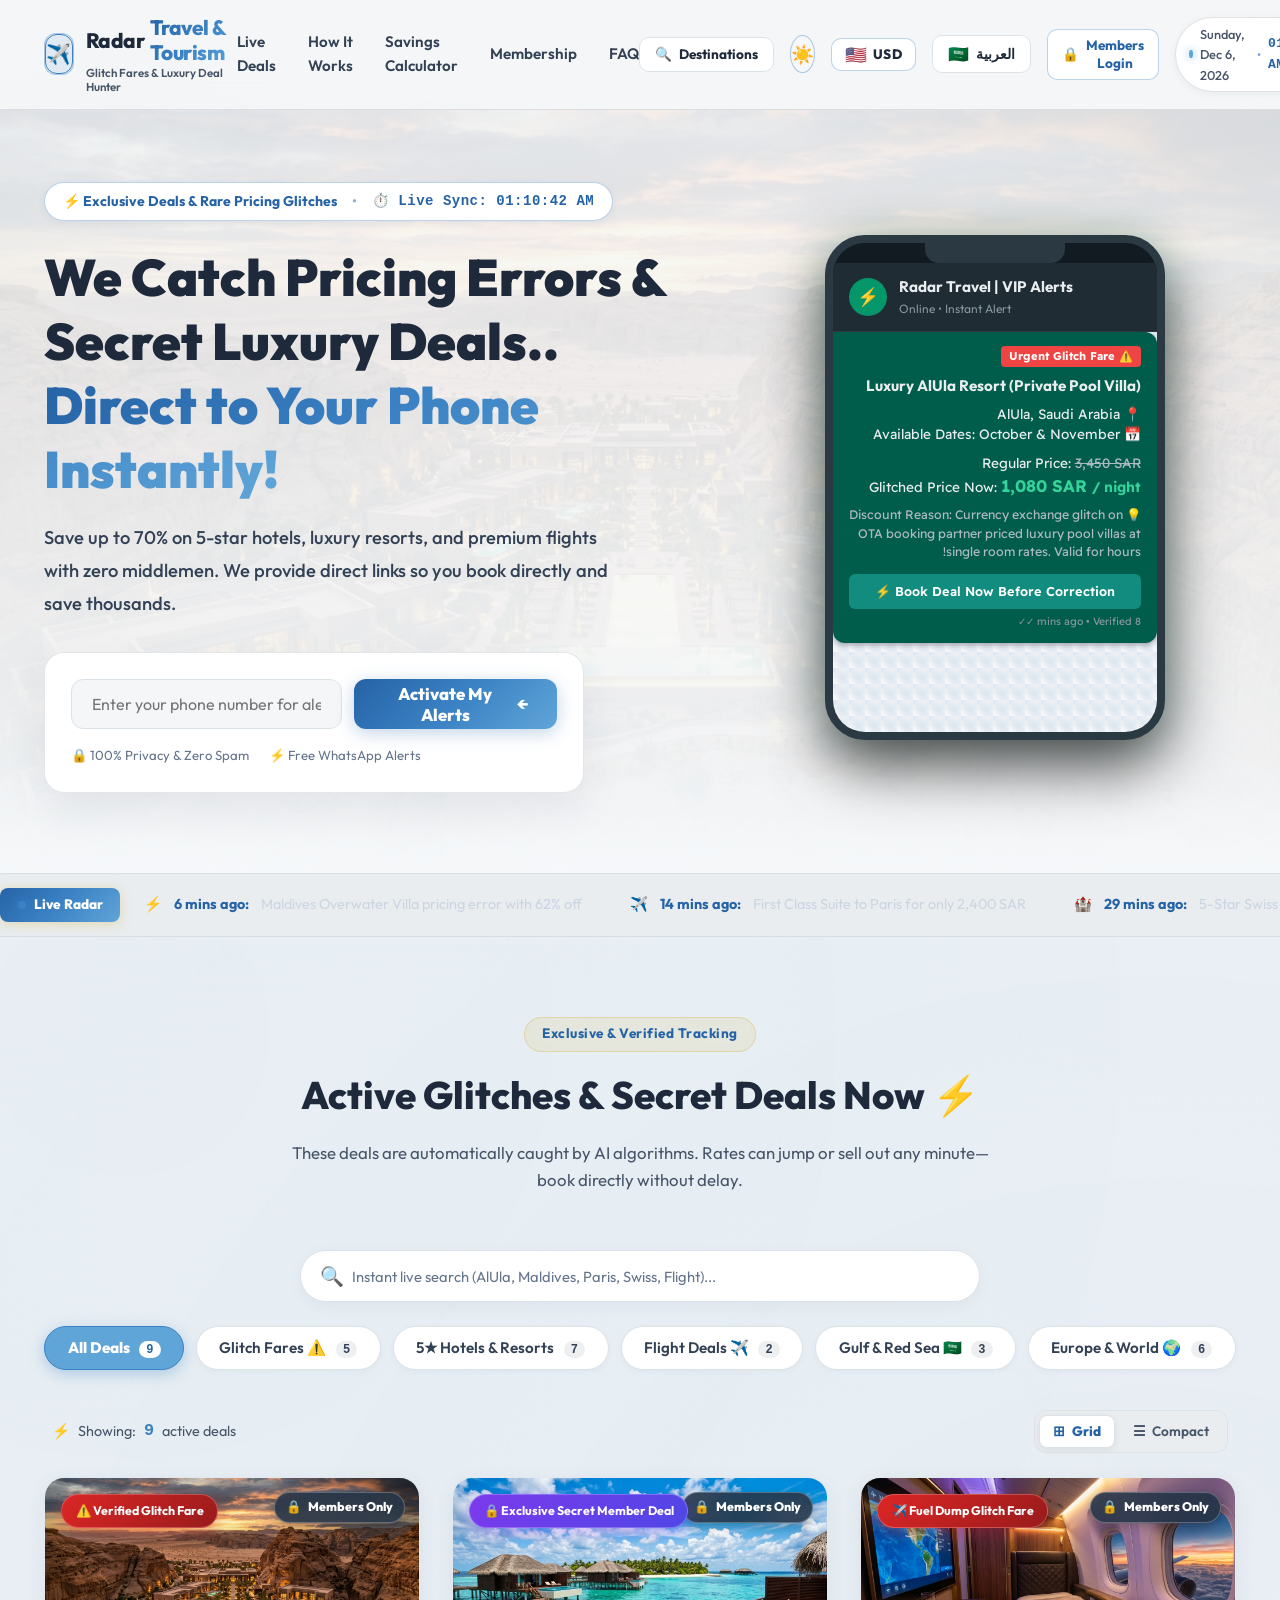
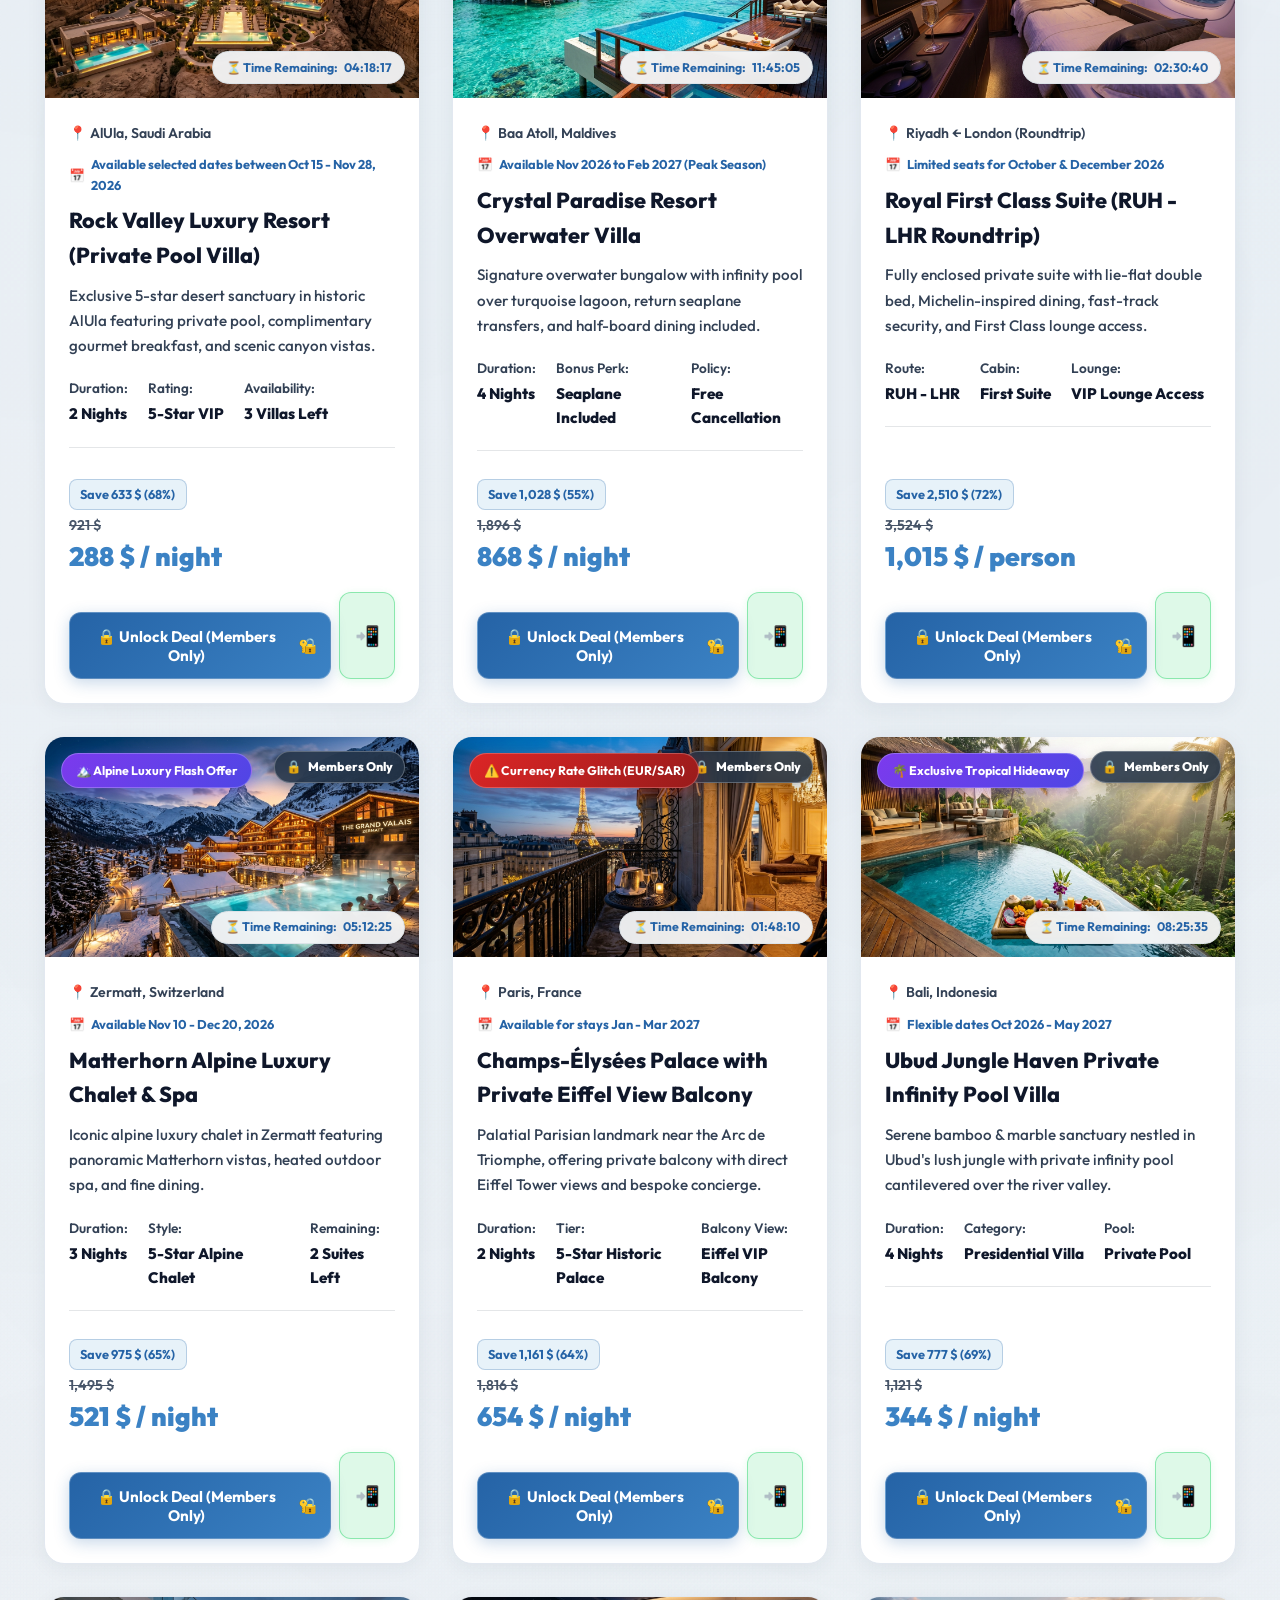
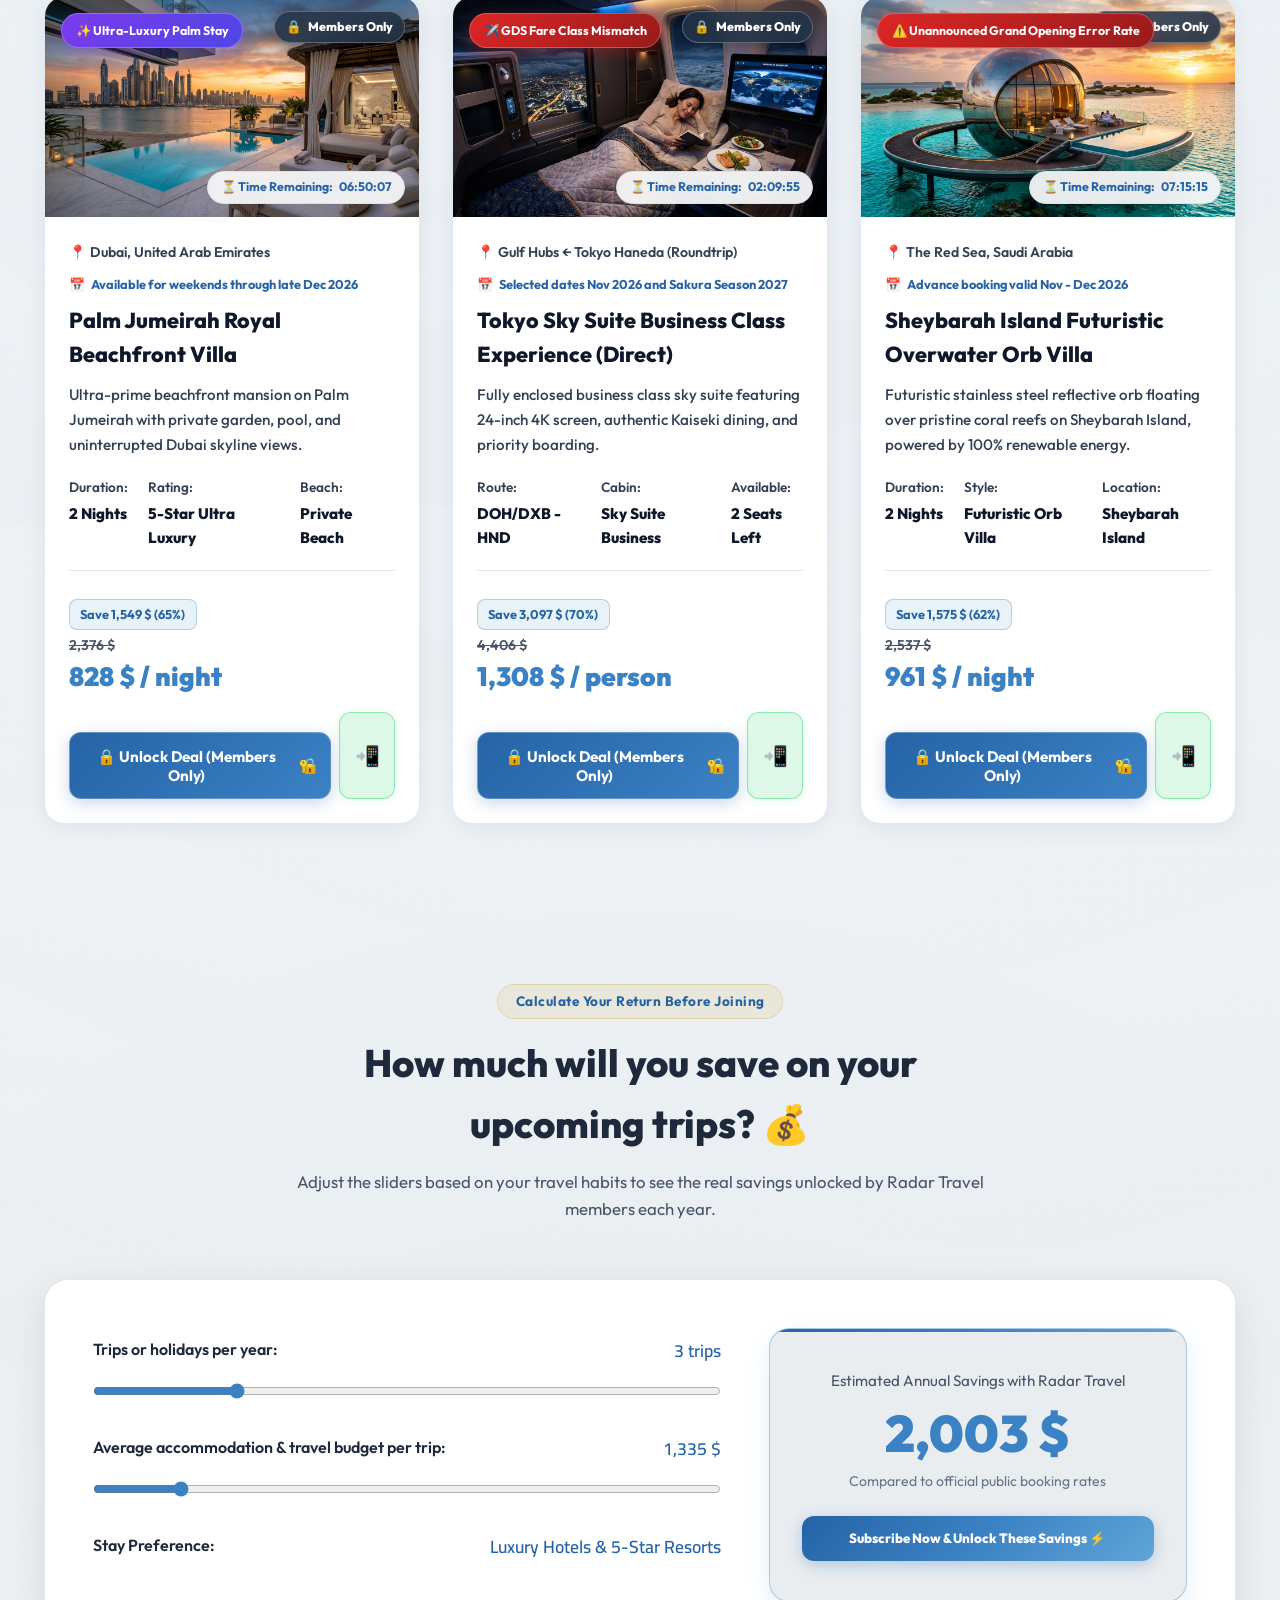
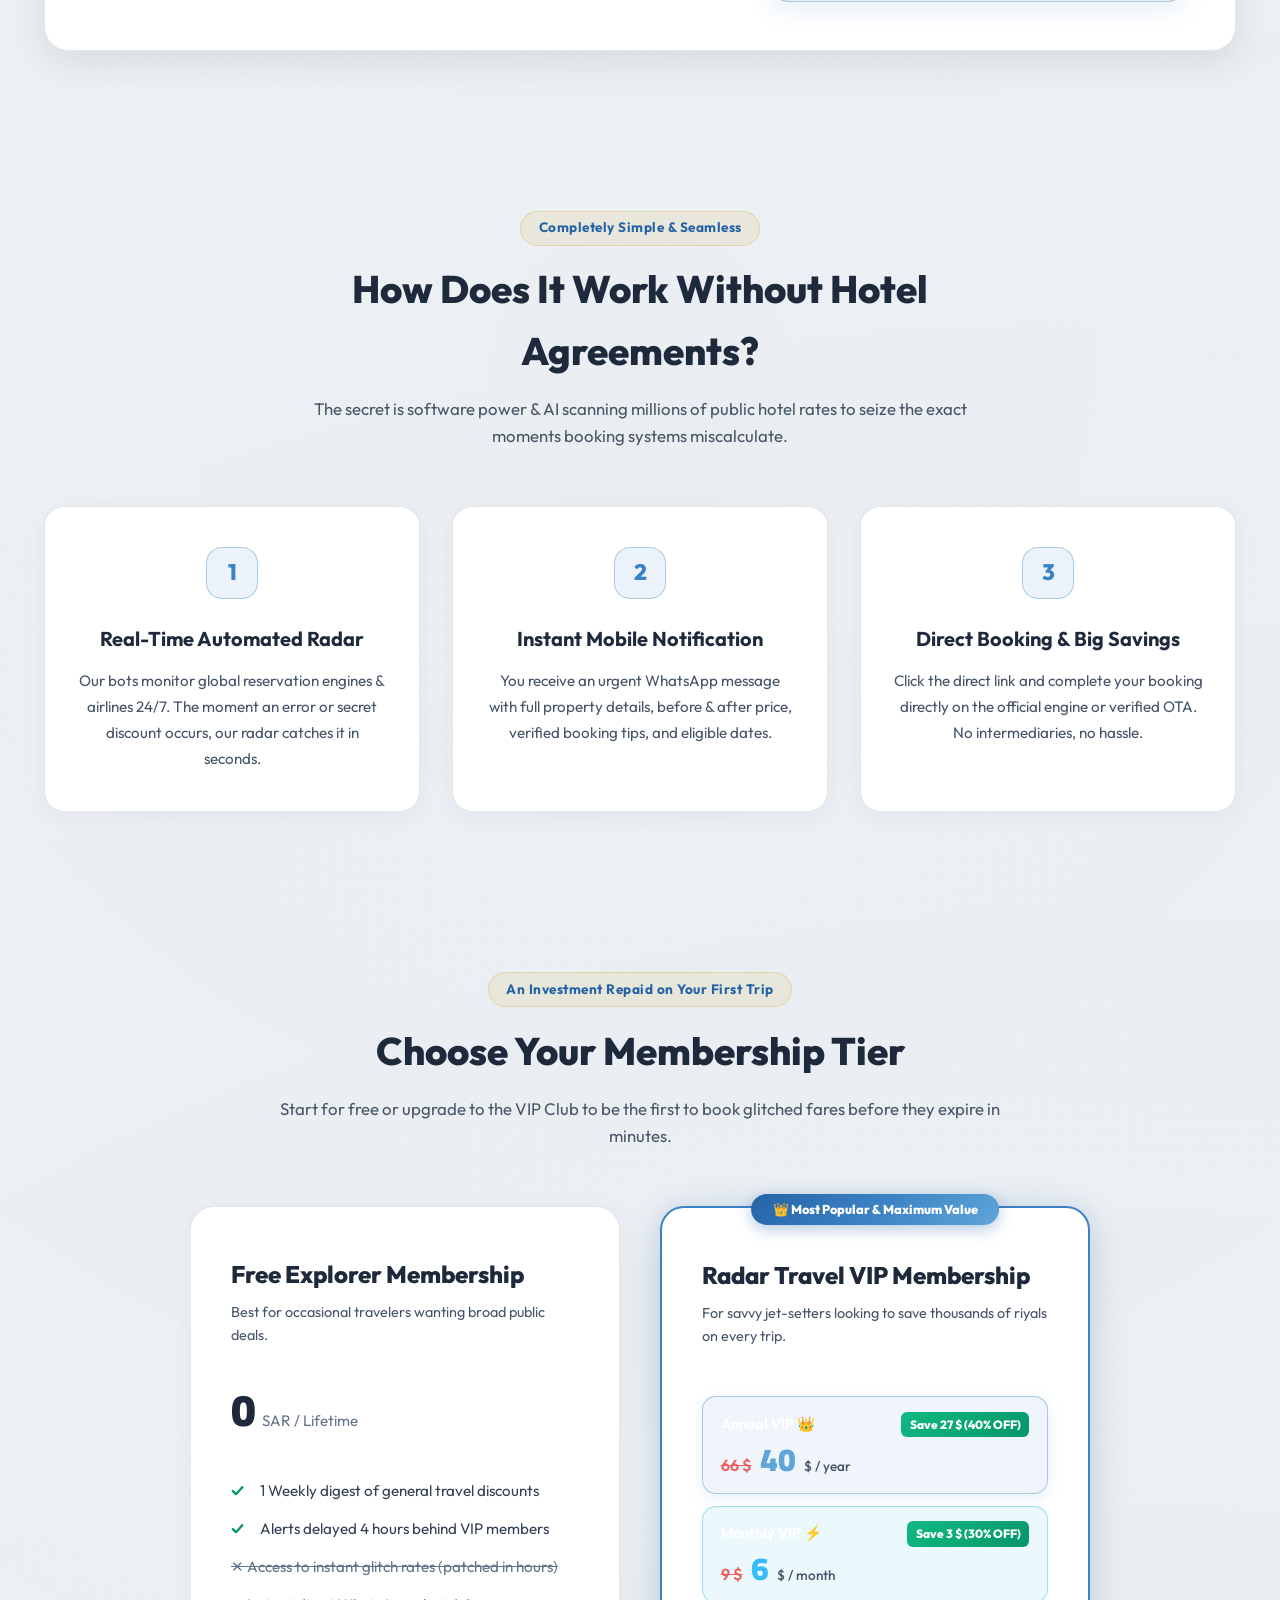
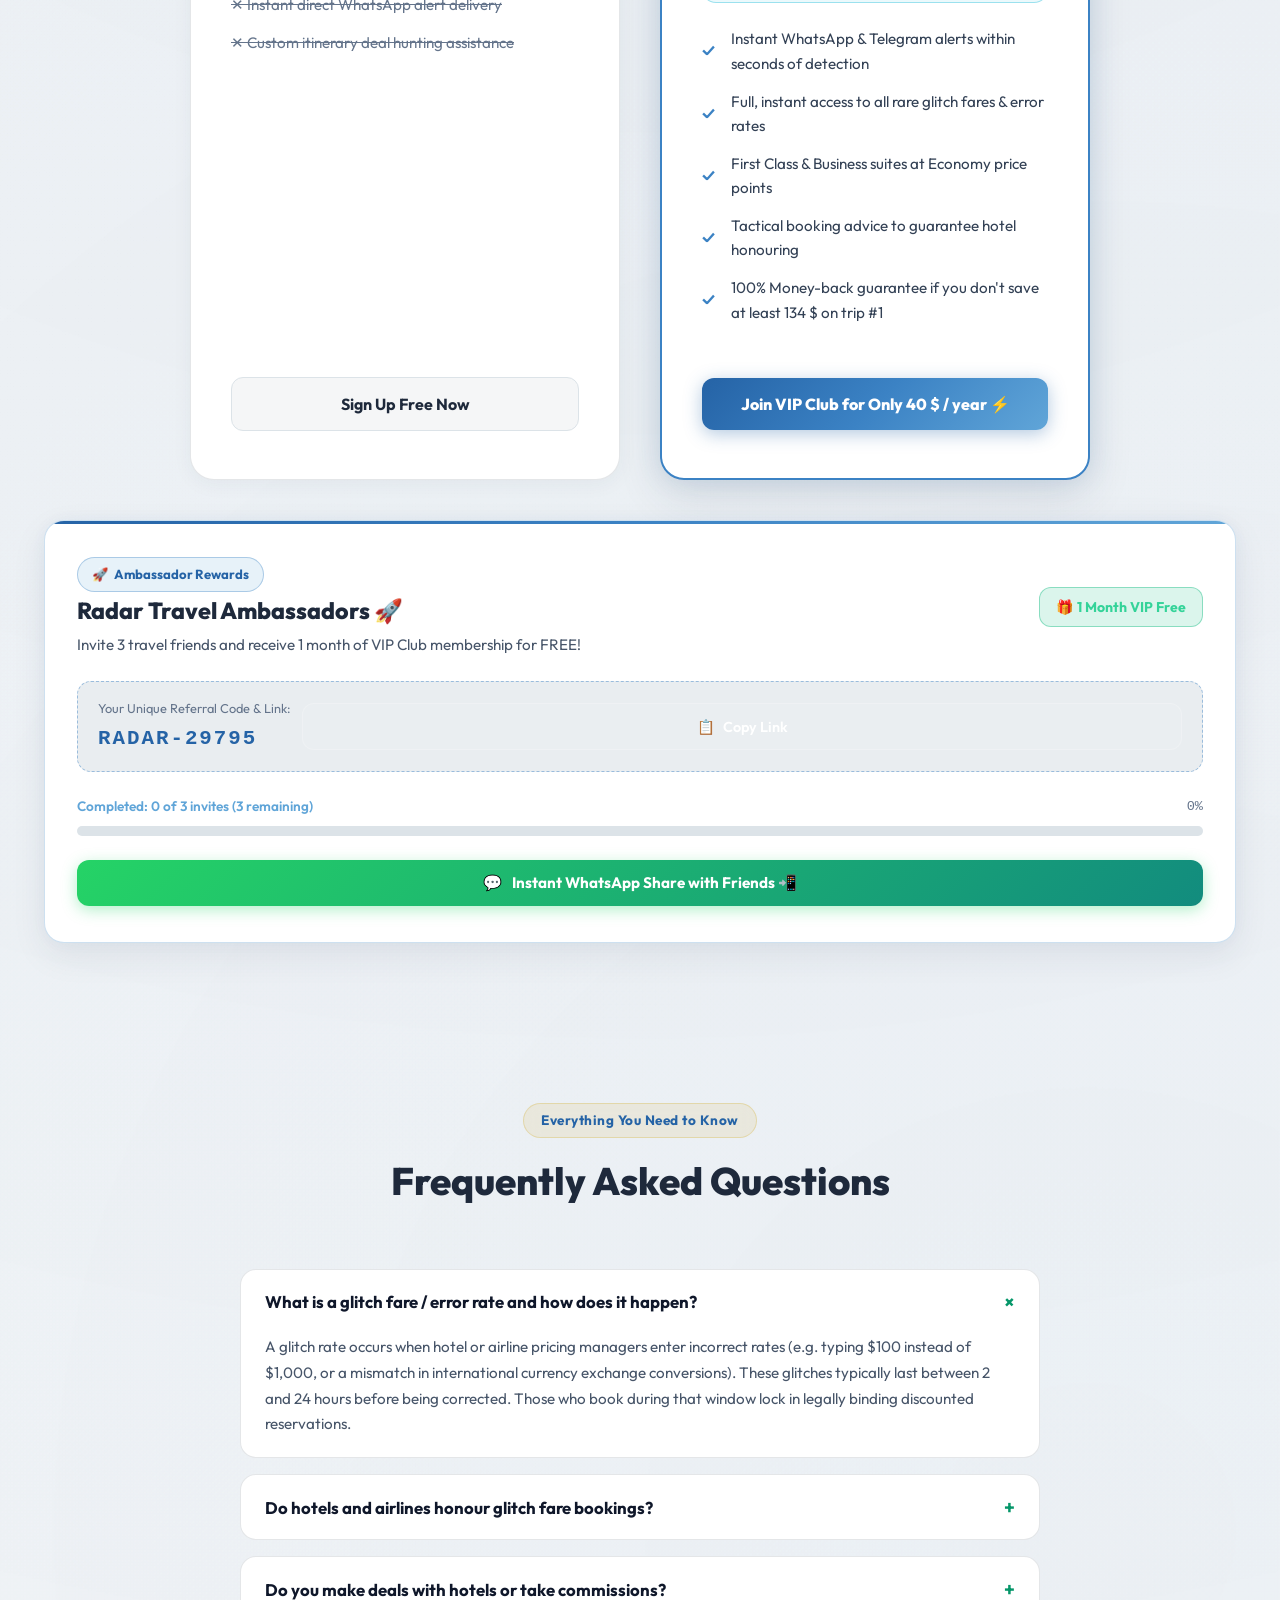
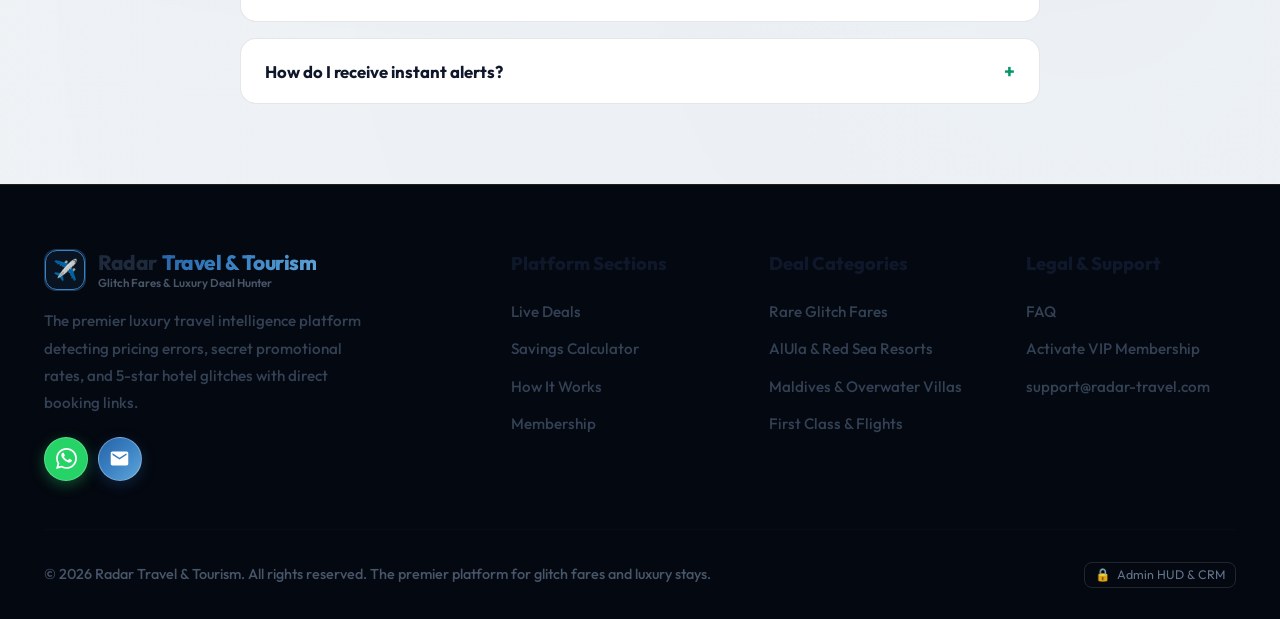
==== commit 86815eef: "fix: resolve critical runtime TDZ crash, missing openModal, and UI synchronization bugs" ====
--- a/en.html
+++ b/en.html
@@ -62,9 +62,9 @@
           <span class="curr-flag" id="curr-btn-flag">🇸🇦</span>
           <span class="curr-code" id="curr-btn-code">SAR</span>
         </button>
-        <a href="index.html" class="lang-switch-btn" aria-label="Switch to Arabic">
-          <span class="lang-flag">🇸🇦</span>
-          <span class="lang-text">العربية</span>
+        <a href="index.html?lang=ar" class="lang-switch-btn" aria-label="Switch to Arabic" onclick="if(typeof setLanguage==='function')setLanguage('ar');">
+          <span class="lang-flag" id="lang-btn-flag">🇸🇦</span>
+          <span class="lang-text" id="lang-btn-text">العربية</span>
         </a>
 
         <button class="member-status-btn" id="member-status-btn" onclick="toggleOrOpenMemberModal()" title="Member Subscription Status">
@@ -967,7 +967,7 @@
     <a href="#live-deals" class="mobile-nav-item" onclick="setMobileNavActive(this)">
       <span class="nav-icon">⚡</span>
       <span class="nav-label">Deals</span>
-      <span class="nav-badge">6</span>
+      <span class="nav-badge">9</span>
     </a>
     <a href="#savings-calc" class="mobile-nav-item" onclick="setMobileNavActive(this)">
       <span class="nav-icon">🧮</span>
@@ -981,9 +981,13 @@
       <span class="nav-icon">👑</span>
       <span class="nav-label">VIP</span>
     </a>
-    <a href="index.html" class="mobile-nav-item">
-      <span class="nav-icon">🇸🇦</span>
-      <span class="nav-label">عربي</span>
+    <a href="javascript:void(0)" class="mobile-nav-item" onclick="toggleTheme()" title="Theme">
+      <span class="nav-icon" id="mobile-theme-icon">☀️</span>
+      <span class="nav-label" id="mobile-theme-label">Theme</span>
+    </a>
+    <a href="index.html?lang=ar" class="mobile-nav-item" onclick="if(typeof setLanguage==='function')setLanguage('ar');">
+      <span class="nav-icon">🌐</span>
+      <span class="nav-label" id="mobile-lang-label">عربي</span>
     </a>
   </nav>
 
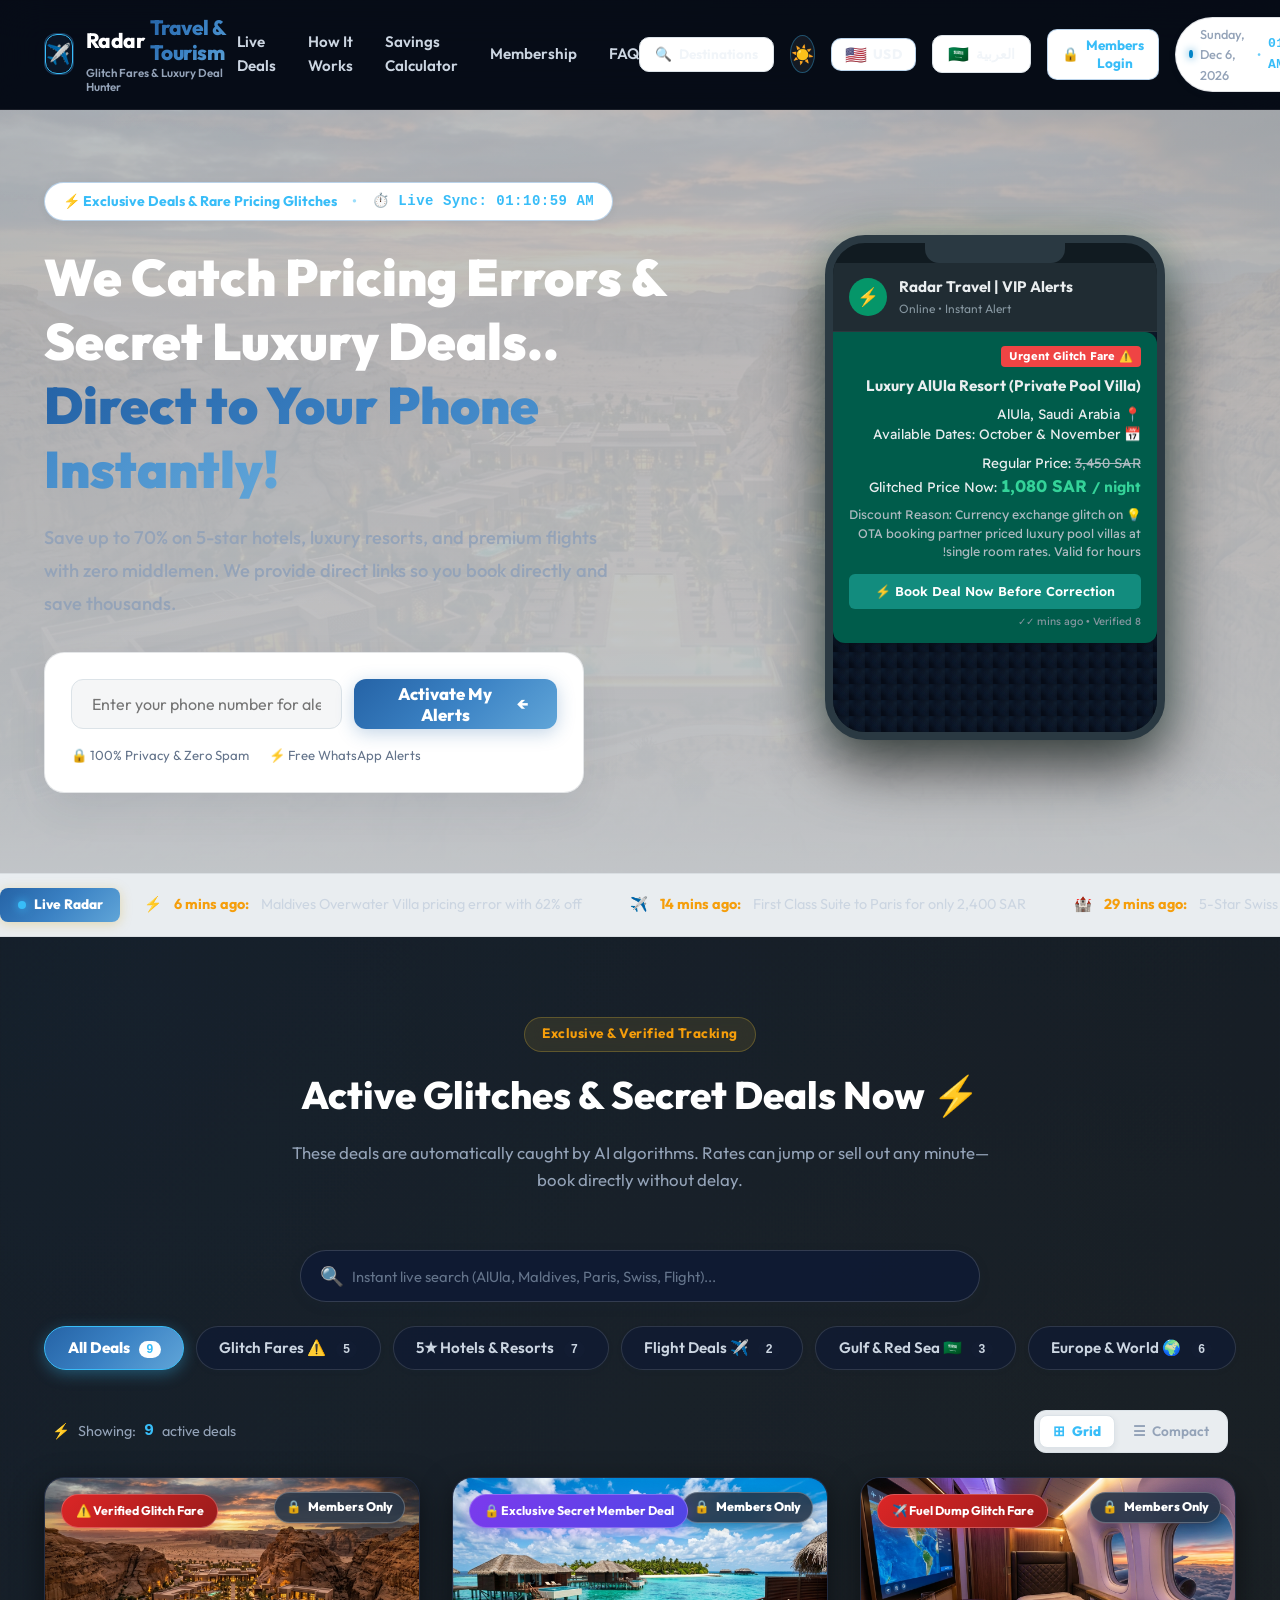
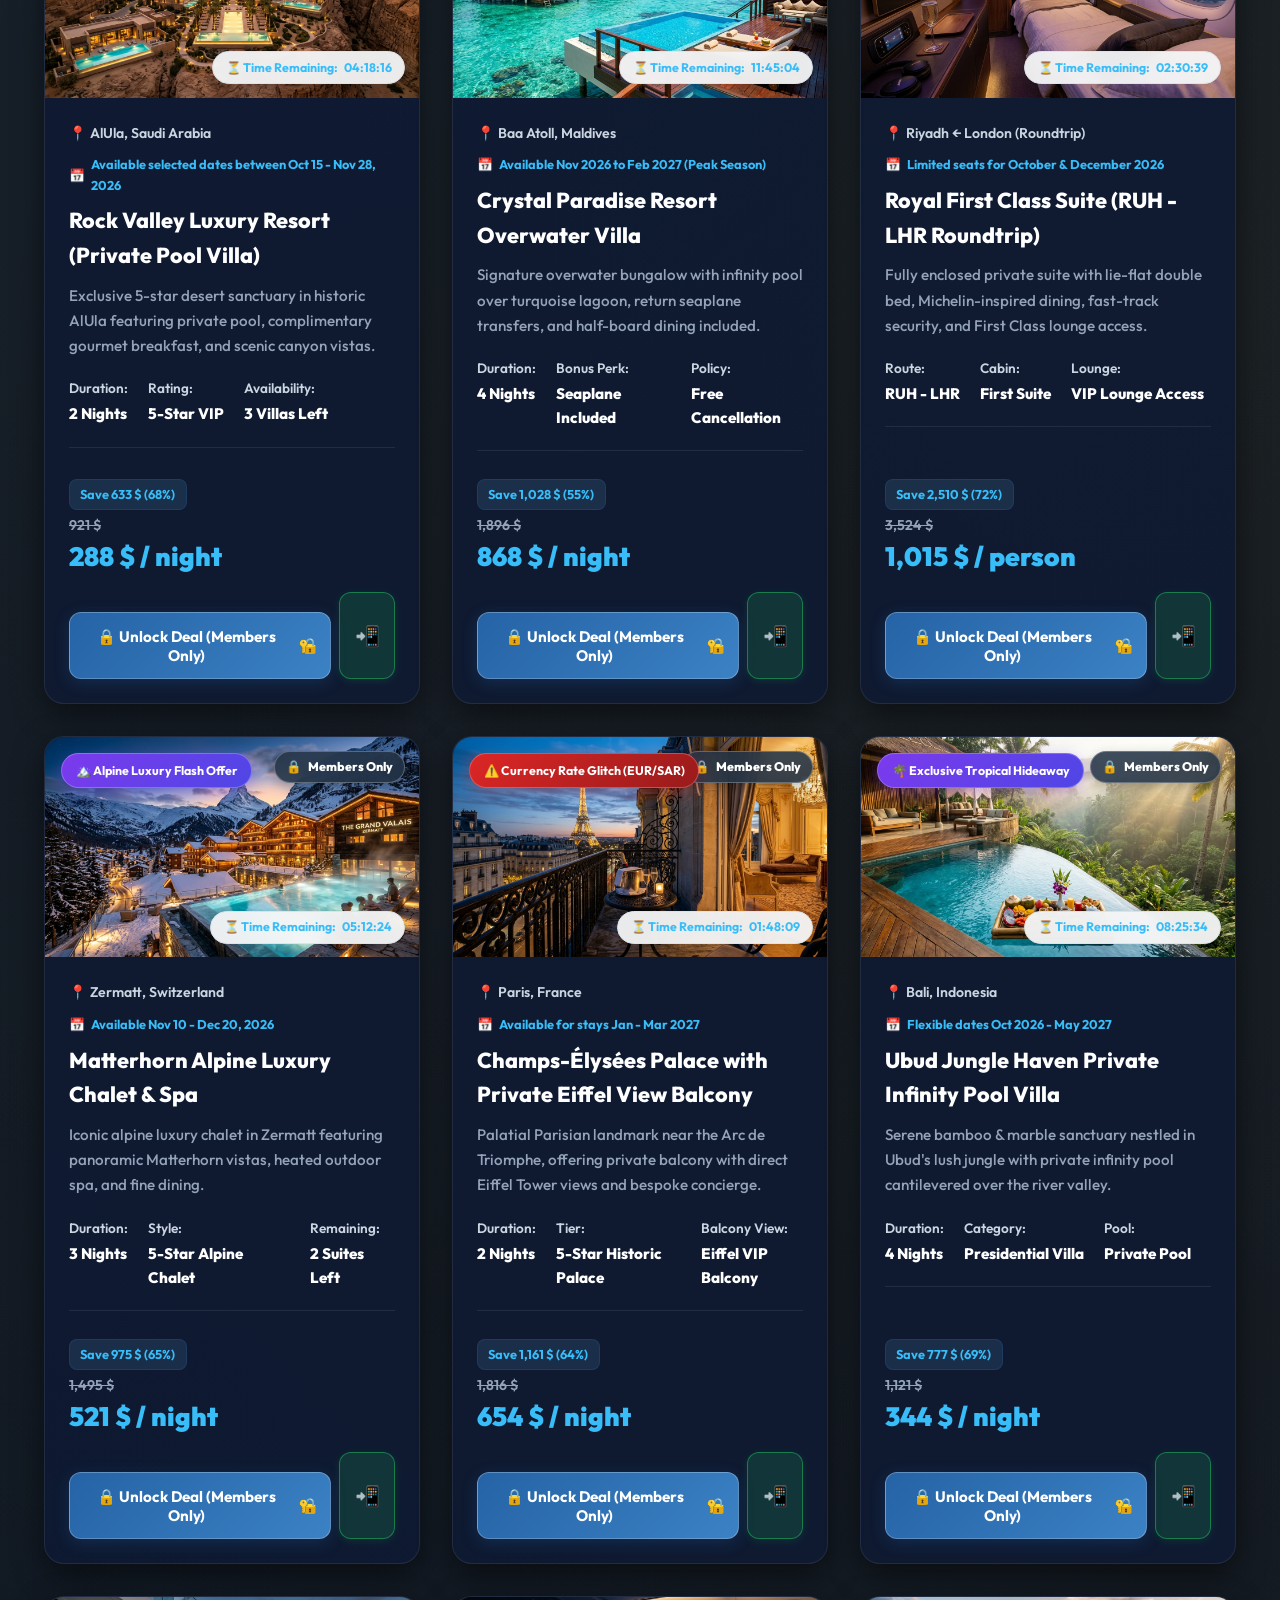
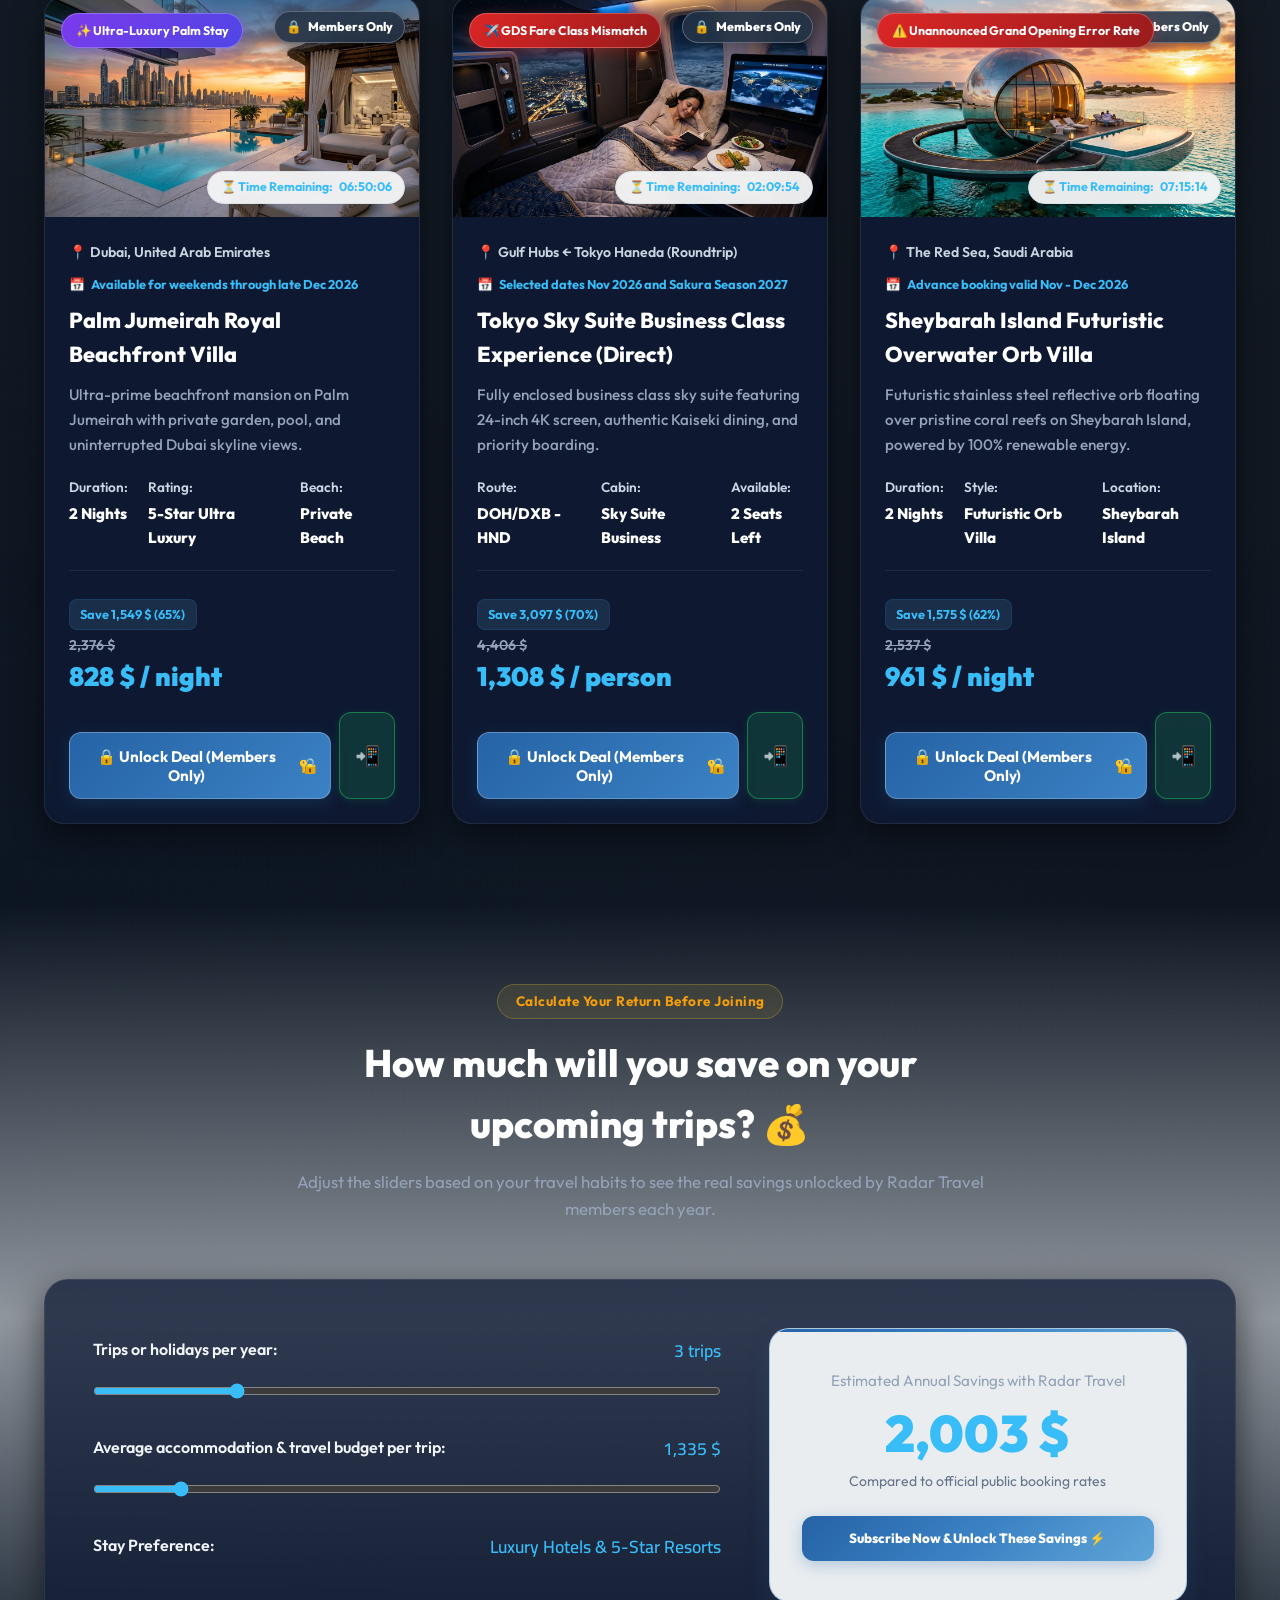
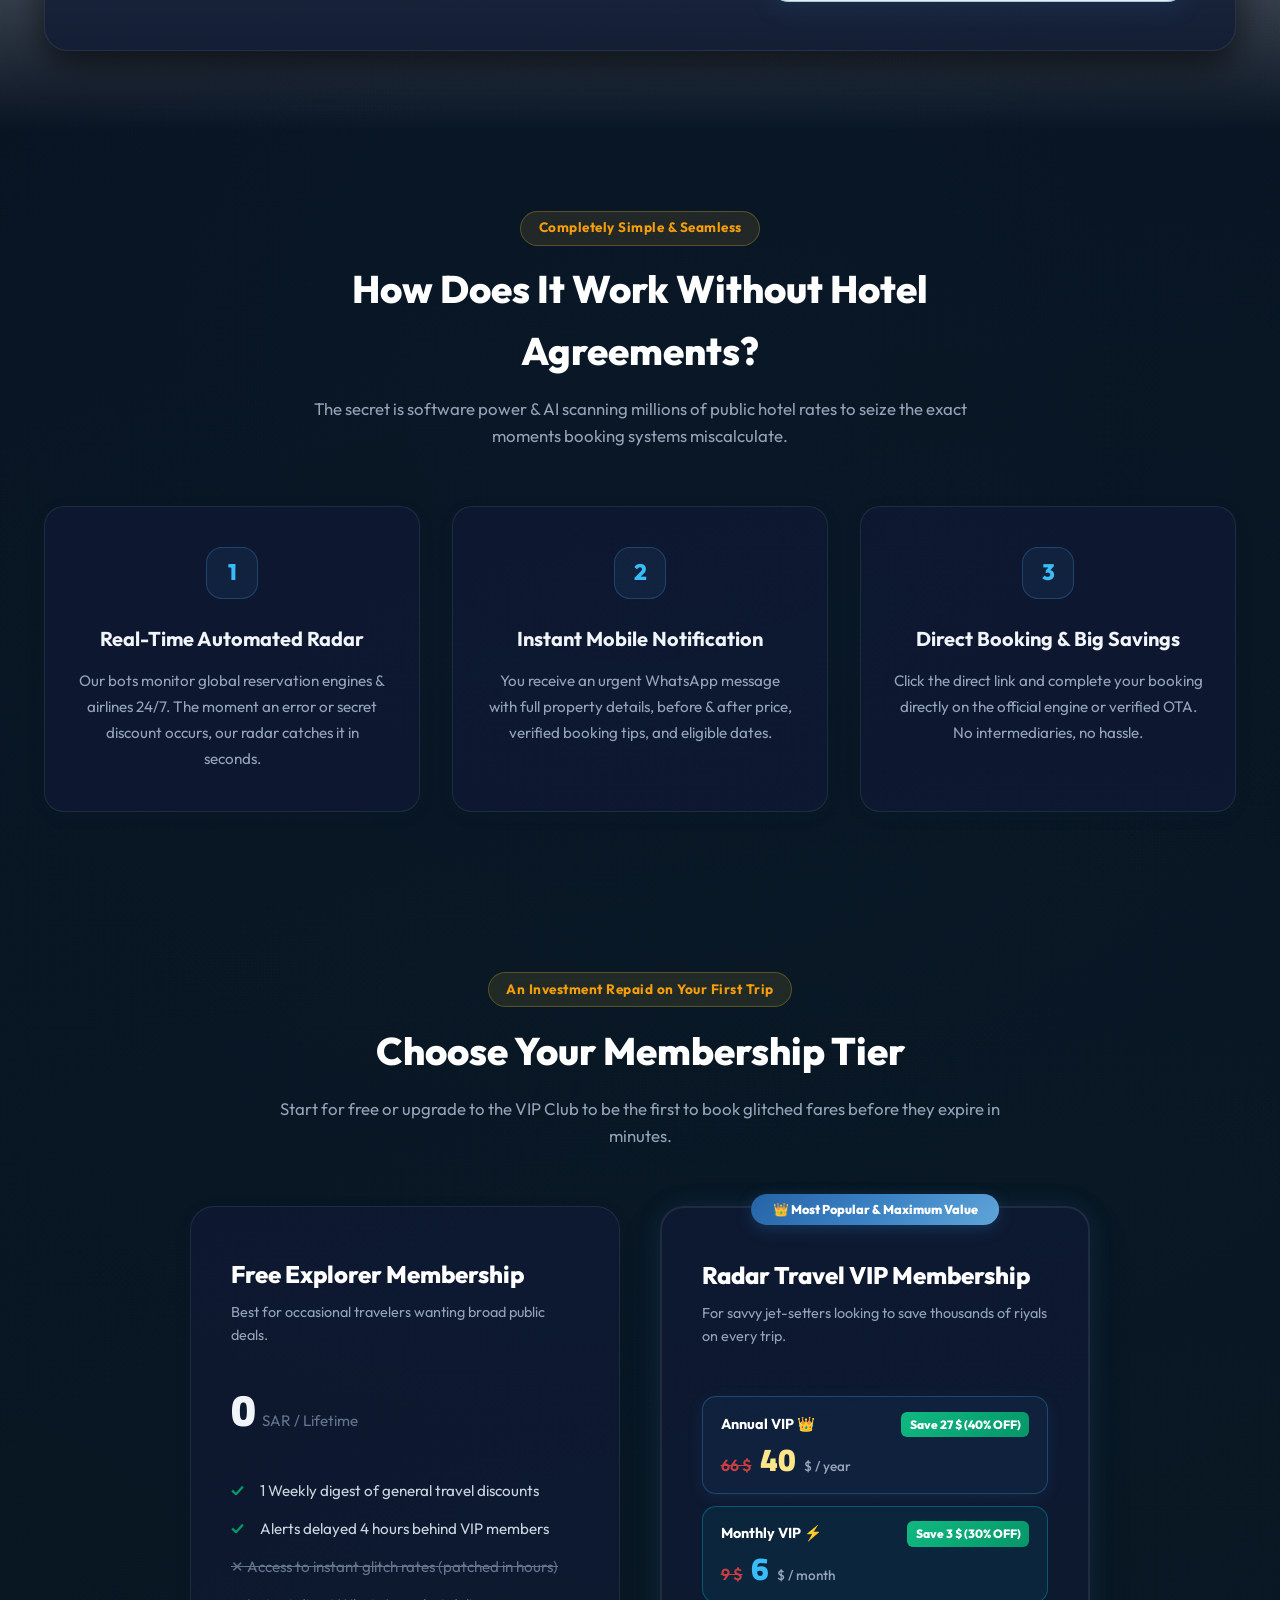
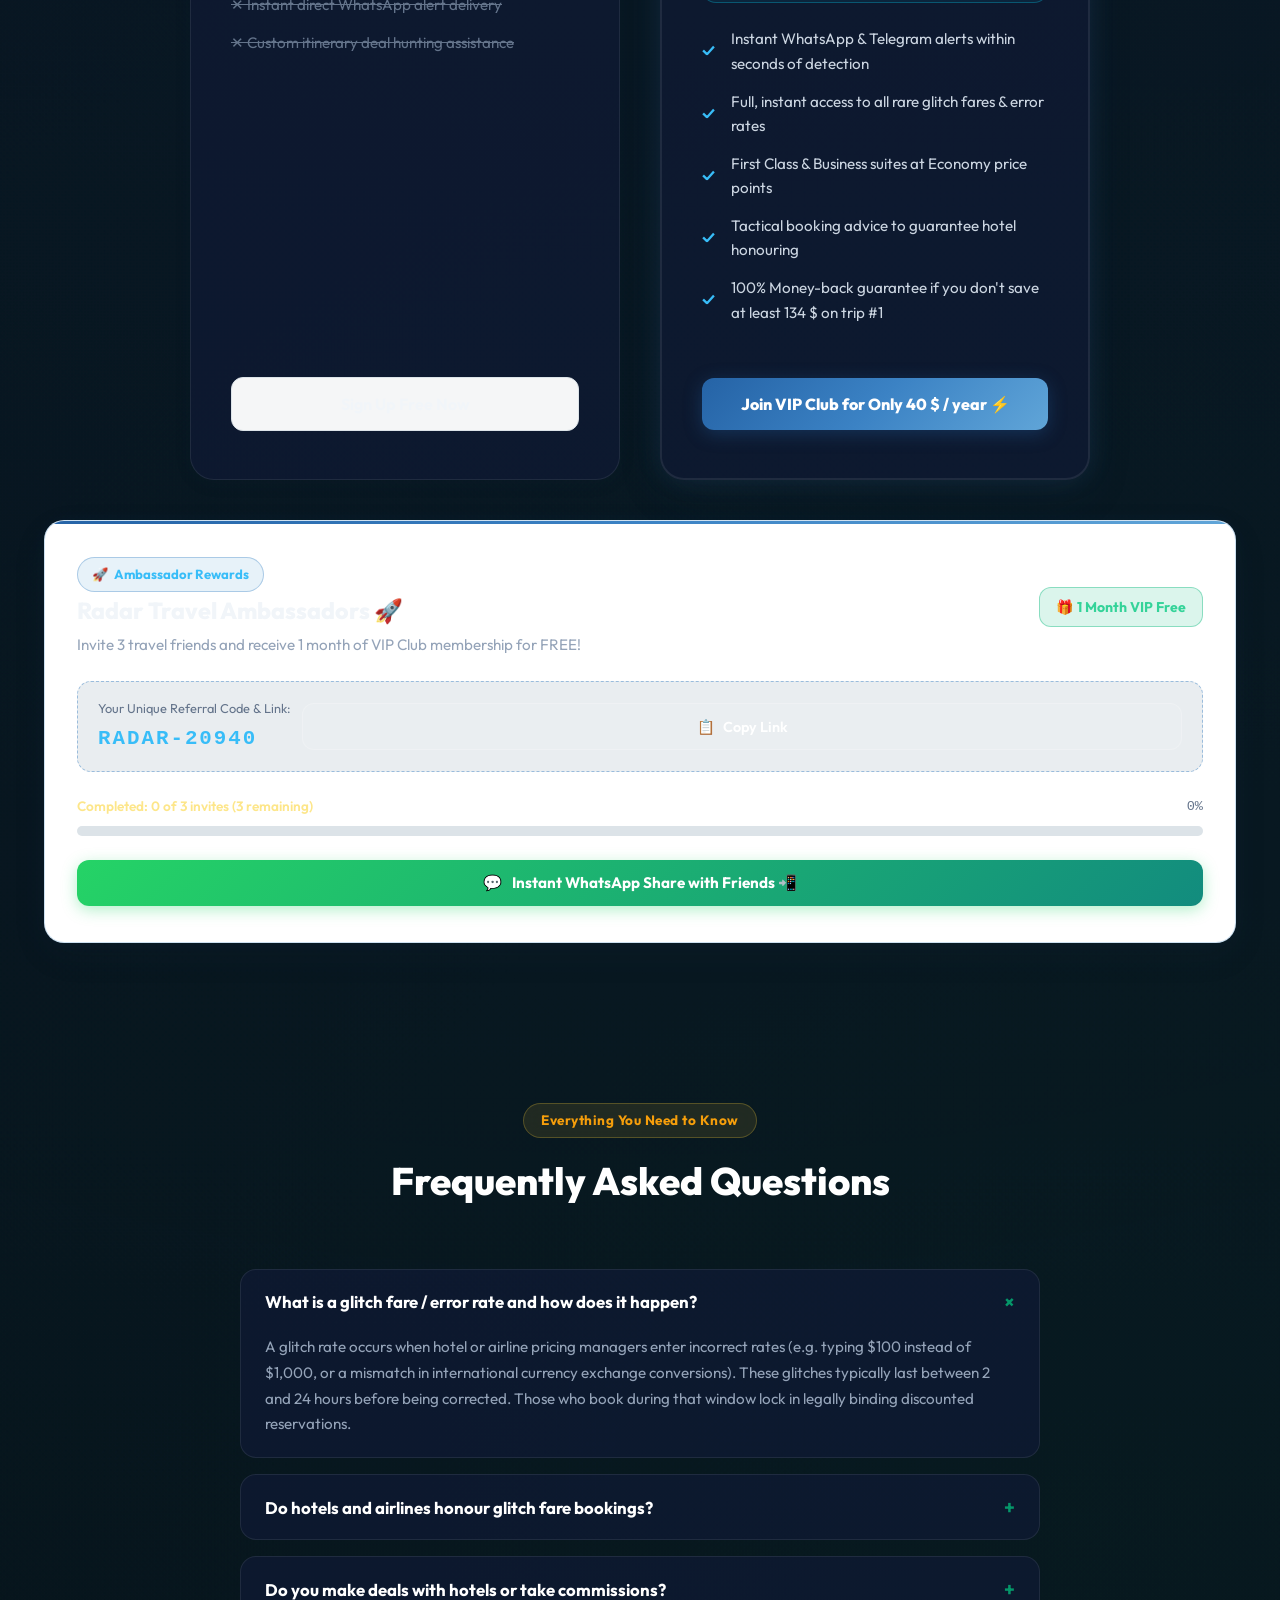
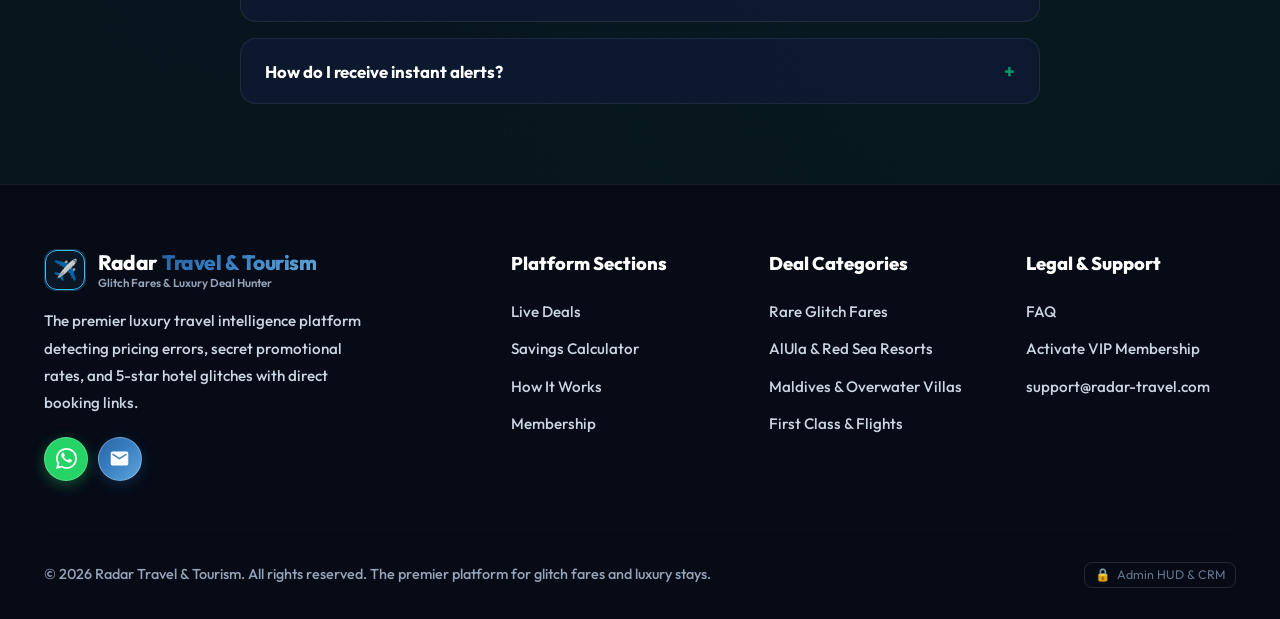
==== commit b327f810: "fix(frontend): restore dark mode theme system, fix navbar light mode selector, and add modal a11y la" ====
--- a/en.html
+++ b/en.html
@@ -625,7 +625,7 @@
   <!-- ================= Destination Search Modal ================= -->
   <div class="modal-overlay" id="search-modal">
     <div class="modal-content modal-search-content">
-      <button class="modal-close-btn" onclick="closeModal('search-modal')">✕</button>
+      <button class="modal-close-btn" onclick="closeModal('search-modal')" aria-label="Close modal">✕</button>
       <div class="search-modal-header">
         <span class="section-tag">Explore Tourist Destinations</span>
         <h3 class="modal-search-title">Countries & Tourism Cities 🌍</h3>
@@ -662,7 +662,7 @@
   <!-- ================= Currency Selector Modal ================= -->
   <div class="modal-overlay" id="currency-modal">
     <div class="modal-content modal-search-content">
-      <button class="modal-close-btn" onclick="closeModal('currency-modal')">✕</button>
+      <button class="modal-close-btn" onclick="closeModal('currency-modal')" aria-label="Close modal">✕</button>
       <div class="search-modal-header">
         <span class="section-tag">Global Currencies</span>
         <h3 class="modal-search-title">Select Display Currency 💱</h3>
@@ -688,7 +688,7 @@
   <!-- ================= Deal Detail Modal ================= -->
   <div class="modal-overlay" id="deal-modal">
     <div class="modal-content">
-      <button class="modal-close-btn" onclick="closeModal('deal-modal')">✕</button>
+      <button class="modal-close-btn" onclick="closeModal('deal-modal')" aria-label="Close modal">✕</button>
       <div id="deal-modal-body">
         <!-- Injected via JavaScript -->
       </div>
@@ -698,7 +698,7 @@
   <!-- ================= Subscriber Gate Modal (Exclusive Members Only) ================= -->
   <div class="modal-overlay" id="subscriber-gate-modal">
     <div class="modal-content" style="max-width: 540px; text-align: center;">
-      <button class="modal-close-btn" onclick="closeModal('subscriber-gate-modal')">✕</button>
+      <button class="modal-close-btn" onclick="closeModal('subscriber-gate-modal')" aria-label="Close modal">✕</button>
       
       <div style="font-size: 2.8rem; margin-bottom: 0.35rem;">🔒✈️</div>
       <span class="deal-badge-float badge-glitch" style="position: static; display: inline-block; margin-bottom: 0.75rem;">
@@ -781,7 +781,7 @@
   <!-- ================= VIP Subscription Modal ================= -->
   <div class="modal-overlay" id="vip-modal">
     <div class="modal-content">
-      <button class="modal-close-btn" onclick="closeModal('vip-modal')">✕</button>
+      <button class="modal-close-btn" onclick="closeModal('vip-modal')" aria-label="Close modal">✕</button>
       <div style="text-align: center;">
         <div style="font-size: 3rem; margin-bottom: 0.5rem;">👑</div>
         <h3 style="font-family: var(--font-heading); font-size: 1.8rem; margin-bottom: 0.5rem;">Join Radar Travel VIP Club</h3>
@@ -824,7 +824,7 @@
   <!-- ================= Terms of Use Modal ================= -->
   <div class="modal-overlay" id="terms-modal">
     <div class="modal-content modal-terms-content">
-      <button class="modal-close-btn" onclick="closeTermsModal()">✕</button>
+      <button class="modal-close-btn" onclick="closeTermsModal()" aria-label="Close modal">✕</button>
       <div style="font-size: 3rem; margin-bottom: 0.5rem; text-align: center;">🛡️</div>
       <h3 style="font-family: var(--font-heading); font-size: 1.8rem; margin-bottom: 0.5rem; text-align: center;">Radar Travel Terms & Conditions</h3>
       <p style="color: var(--text-muted); font-size: 0.92rem; margin-bottom: 1.25rem; text-align: center;">
@@ -894,7 +894,7 @@
   <!-- ================= Secret Admin HUD & CRM Analytics Modal ================= -->
   <div class="modal-overlay" id="admin-hud-modal">
     <div class="modal-content modal-admin-hud">
-      <button class="modal-close-btn" onclick="closeAdminHUD()">✕</button>
+      <button class="modal-close-btn" onclick="closeAdminHUD()" aria-label="Close modal">✕</button>
       
       <div style="display: flex; align-items: center; justify-content: space-between; flex-wrap: wrap; gap: 1rem; border-bottom: 1px solid rgba(255, 255, 255, 0.12); padding-bottom: 1rem;">
         <div>
--- a/style.css
+++ b/style.css
@@ -2330,9 +2330,10 @@
   color: #0f172a;
 }
 
-body.theme-light .header {
-  background: rgba(255, 255, 255, 0.96);
-  border-bottom: 1px solid rgba(15, 23, 42, 0.08);
+body.theme-light .navbar,
+[data-theme="light"] .navbar {
+  background: rgba(255, 255, 255, 0.96) !important;
+  border-bottom: 1px solid rgba(15, 23, 42, 0.08) !important;
 }
 
 body.theme-light .hero-section {
@@ -3471,3 +3472,192 @@
   margin: 0;
   line-height: 1.45;
 }
+
+/* ==========================================================================
+   Cyber Luxury Dark Mode Theme System
+   ========================================================================== */
+[data-theme="dark"] {
+  --bg-main: #060b16;
+  --bg-secondary: #0a1122;
+  --bg-card: rgba(15, 26, 52, 0.85);
+  --bg-card-hover: rgba(22, 38, 74, 0.95);
+  --border-glass: rgba(255, 255, 255, 0.08);
+  --border-glass-bright: rgba(56, 189, 248, 0.35);
+  --border-focus: #38bdf8;
+
+  --text-white: #ffffff;
+  --text-primary: #f1f5f9;
+  --text-secondary: #cbd5e1;
+  --text-muted: #94a3b8;
+  --text-dim: #64748b;
+
+  --gold-accent: #fbbf24;
+  --gold-light: #fde68a;
+  --gold-bright: #f59e0b;
+  --gold-glow: rgba(251, 191, 36, 0.22);
+  --gold-gradient: linear-gradient(135deg, #fbbf24 0%, #d97706 100%);
+  --gold-border: rgba(251, 191, 36, 0.35);
+  --gold-text: #fbbf24;
+
+  --primary-blue: #38bdf8;
+  --link-blue: #38bdf8;
+  --active-blue: #0284c7;
+
+  --shadow-sm: 0 2px 10px rgba(0, 0, 0, 0.4);
+  --shadow-lg: 0 12px 35px rgba(0, 0, 0, 0.6);
+  --shadow-glow: 0 0 25px rgba(56, 189, 248, 0.22);
+}
+
+[data-theme="dark"] body,
+body[data-theme="dark"] {
+  background-color: #060b16 !important;
+  color: #f1f5f9 !important;
+  background-image: 
+    radial-gradient(circle at 10% 12%, rgba(59, 130, 196, 0.12) 0%, transparent 48%),
+    radial-gradient(circle at 90% 22%, rgba(251, 191, 36, 0.08) 0%, transparent 45%),
+    radial-gradient(circle at 50% 60%, rgba(37, 99, 166, 0.10) 0%, transparent 58%),
+    radial-gradient(circle at 85% 92%, rgba(16, 185, 129, 0.08) 0%, transparent 48%) !important;
+}
+
+[data-theme="dark"] .navbar {
+  background: rgba(6, 11, 22, 0.92) !important;
+  border-bottom: 1px solid rgba(255, 255, 255, 0.08) !important;
+}
+
+[data-theme="dark"] .mobile-bottom-nav {
+  background: rgba(6, 11, 22, 0.94) !important;
+  border-top: 1px solid rgba(255, 255, 255, 0.08) !important;
+}
+
+[data-theme="dark"] .mobile-nav-item {
+  color: #94a3b8 !important;
+}
+
+[data-theme="dark"] .mobile-nav-item.active {
+  color: var(--primary-blue) !important;
+}
+
+[data-theme="dark"] .deal-card {
+  background: rgba(15, 26, 52, 0.85) !important;
+  border-color: rgba(255, 255, 255, 0.08) !important;
+  box-shadow: 0 10px 30px rgba(0, 0, 0, 0.5) !important;
+}
+
+[data-theme="dark"] .filter-btn {
+  background: rgba(15, 26, 52, 0.7) !important;
+  border-color: rgba(255, 255, 255, 0.12) !important;
+  color: #cbd5e1 !important;
+}
+
+[data-theme="dark"] .filter-btn:hover {
+  background: rgba(22, 38, 74, 0.9) !important;
+  color: #ffffff !important;
+  border-color: var(--primary-blue) !important;
+}
+
+[data-theme="dark"] .filter-btn.active {
+  background: var(--primary-gradient) !important;
+  color: #ffffff !important;
+  border-color: var(--primary-blue) !important;
+  box-shadow: 0 4px 15px rgba(56, 189, 248, 0.35) !important;
+}
+
+[data-theme="dark"] .calc-card,
+[data-theme="dark"] .step-card,
+[data-theme="dark"] .faq-item,
+[data-theme="dark"] .pricing-card,
+[data-theme="dark"] .stats-card {
+  background: rgba(15, 26, 52, 0.75) !important;
+  border-color: rgba(255, 255, 255, 0.08) !important;
+}
+
+[data-theme="dark"] .modal-content {
+  background: #0c1527 !important;
+  border-color: rgba(56, 189, 248, 0.3) !important;
+  color: #f1f5f9 !important;
+}
+
+[data-theme="dark"] .footer {
+  background: #060b16 !important;
+  border-top: 1px solid rgba(255, 255, 255, 0.08) !important;
+}
+
+[data-theme="dark"] .hero-title,
+[data-theme="dark"] .section-title,
+[data-theme="dark"] .deal-card-title,
+[data-theme="dark"] .calc-title,
+[data-theme="dark"] .faq-question,
+[data-theme="dark"] .plan-name,
+[data-theme="dark"] .modal-title,
+[data-theme="dark"] .modal-search-title,
+[data-theme="dark"] .brand-name {
+  color: #ffffff !important;
+}
+
+[data-theme="dark"] .hero-desc,
+[data-theme="dark"] .section-subtitle,
+[data-theme="dark"] .deal-card-desc,
+[data-theme="dark"] .step-desc,
+[data-theme="dark"] .faq-answer {
+  color: #94a3b8 !important;
+}
+
+[data-theme="dark"] .gate-perk-item {
+  background: rgba(15, 26, 52, 0.7) !important;
+  border-color: rgba(255, 255, 255, 0.08) !important;
+}
+
+[data-theme="dark"] .gate-perk-text h4 {
+  color: #ffffff !important;
+}
+
+[data-theme="dark"] .gate-perk-text p {
+  color: #94a3b8 !important;
+}
+
+[data-theme="dark"] .destination-search-input,
+[data-theme="dark"] .deals-live-search-input {
+  background: rgba(15, 26, 52, 0.9) !important;
+  color: #ffffff !important;
+  border-color: rgba(255, 255, 255, 0.15) !important;
+}
+
+[data-theme="dark"] .destination-search-input::placeholder,
+[data-theme="dark"] .deals-live-search-input::placeholder {
+  color: #64748b !important;
+}
+
+[data-theme="dark"] .destination-search-input:focus,
+[data-theme="dark"] .deals-live-search-input:focus {
+  border-color: #38bdf8 !important;
+  box-shadow: 0 0 15px rgba(56, 189, 248, 0.25) !important;
+}
+
+[data-theme="dark"] .city-pill-btn {
+  background: rgba(15, 26, 52, 0.8) !important;
+  border-color: rgba(255, 255, 255, 0.1) !important;
+  color: #cbd5e1 !important;
+}
+
+[data-theme="dark"] .city-pill-btn:hover {
+  background: rgba(22, 38, 74, 0.95) !important;
+  border-color: #38bdf8 !important;
+  color: #ffffff !important;
+}
+
+[data-theme="dark"] .currency-card-item {
+  background: rgba(15, 26, 52, 0.8) !important;
+  border-color: rgba(255, 255, 255, 0.1) !important;
+  color: #ffffff !important;
+}
+
+[data-theme="dark"] .currency-card-item:hover,
+[data-theme="dark"] .currency-card-item.active {
+  background: rgba(22, 38, 74, 0.95) !important;
+  border-color: #38bdf8 !important;
+}
+
+[data-theme="dark"] .currency-card-name {
+  color: #94a3b8 !important;
+}
+
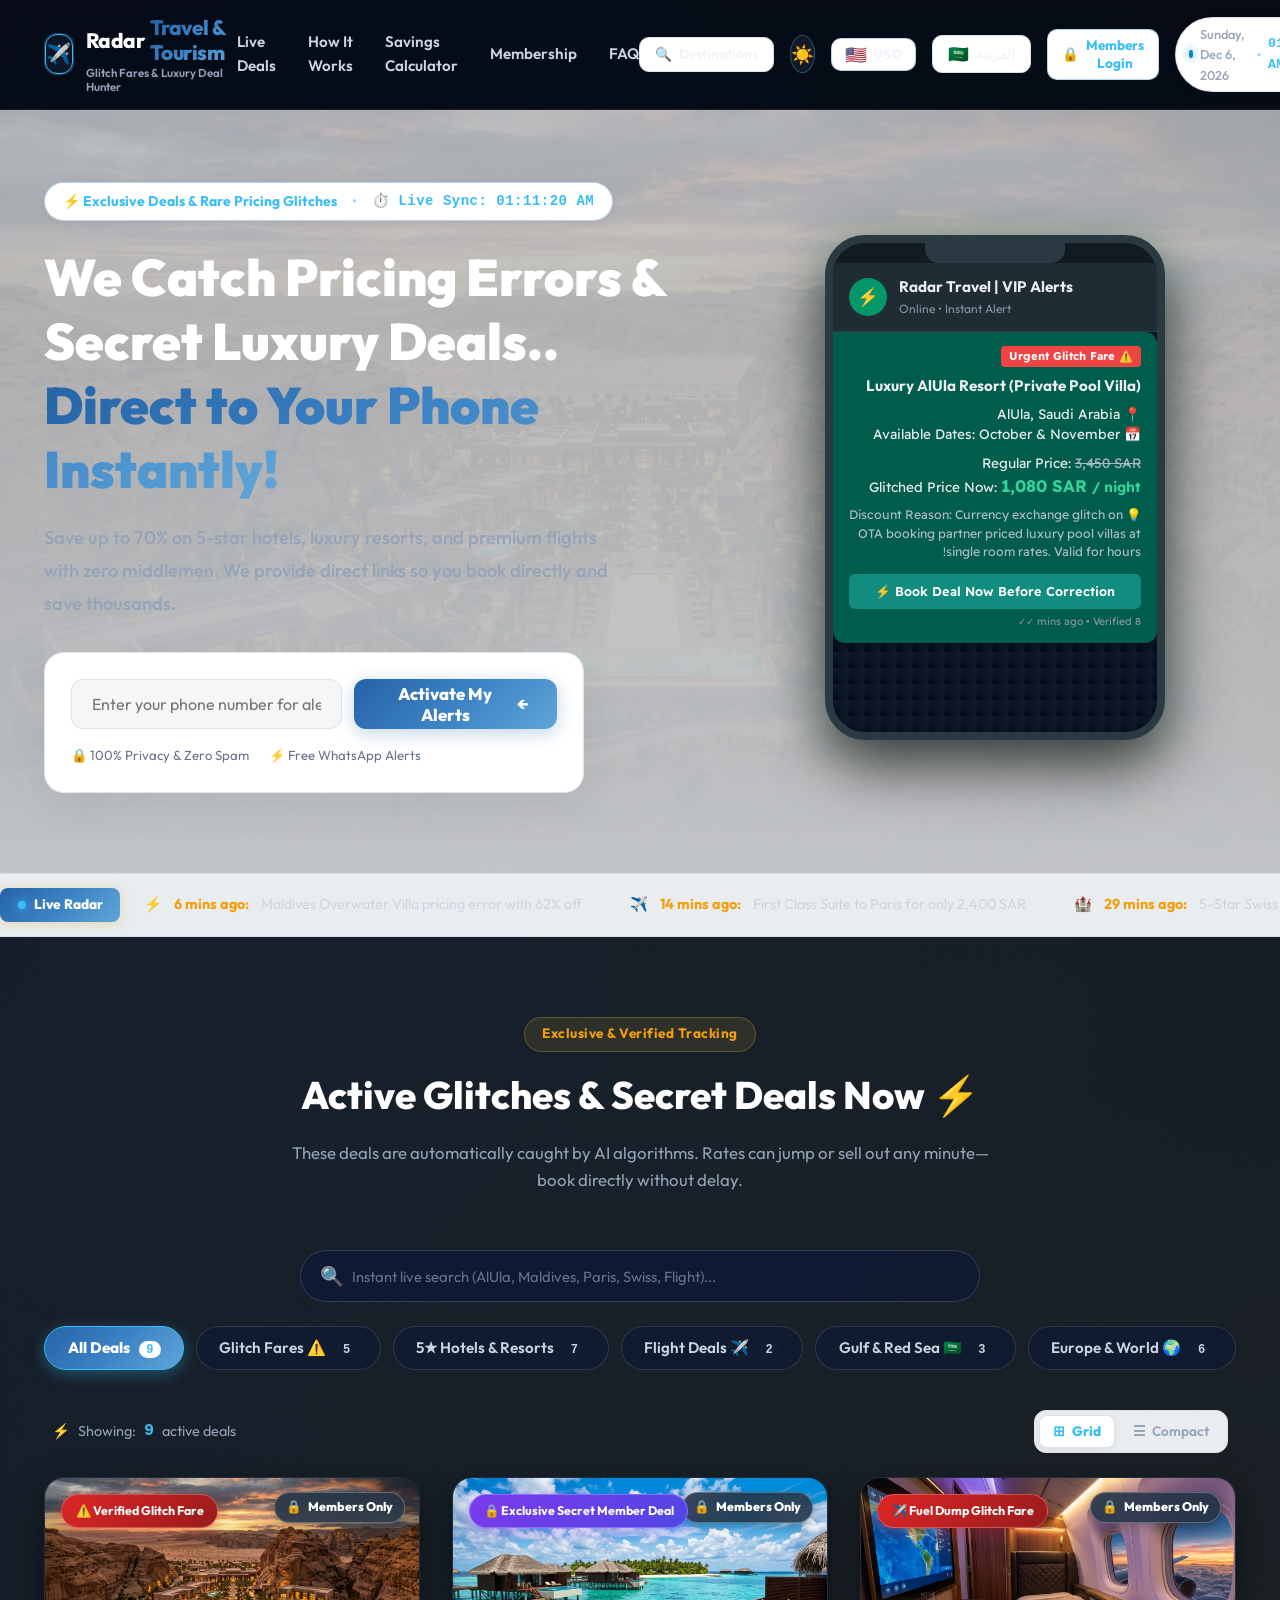
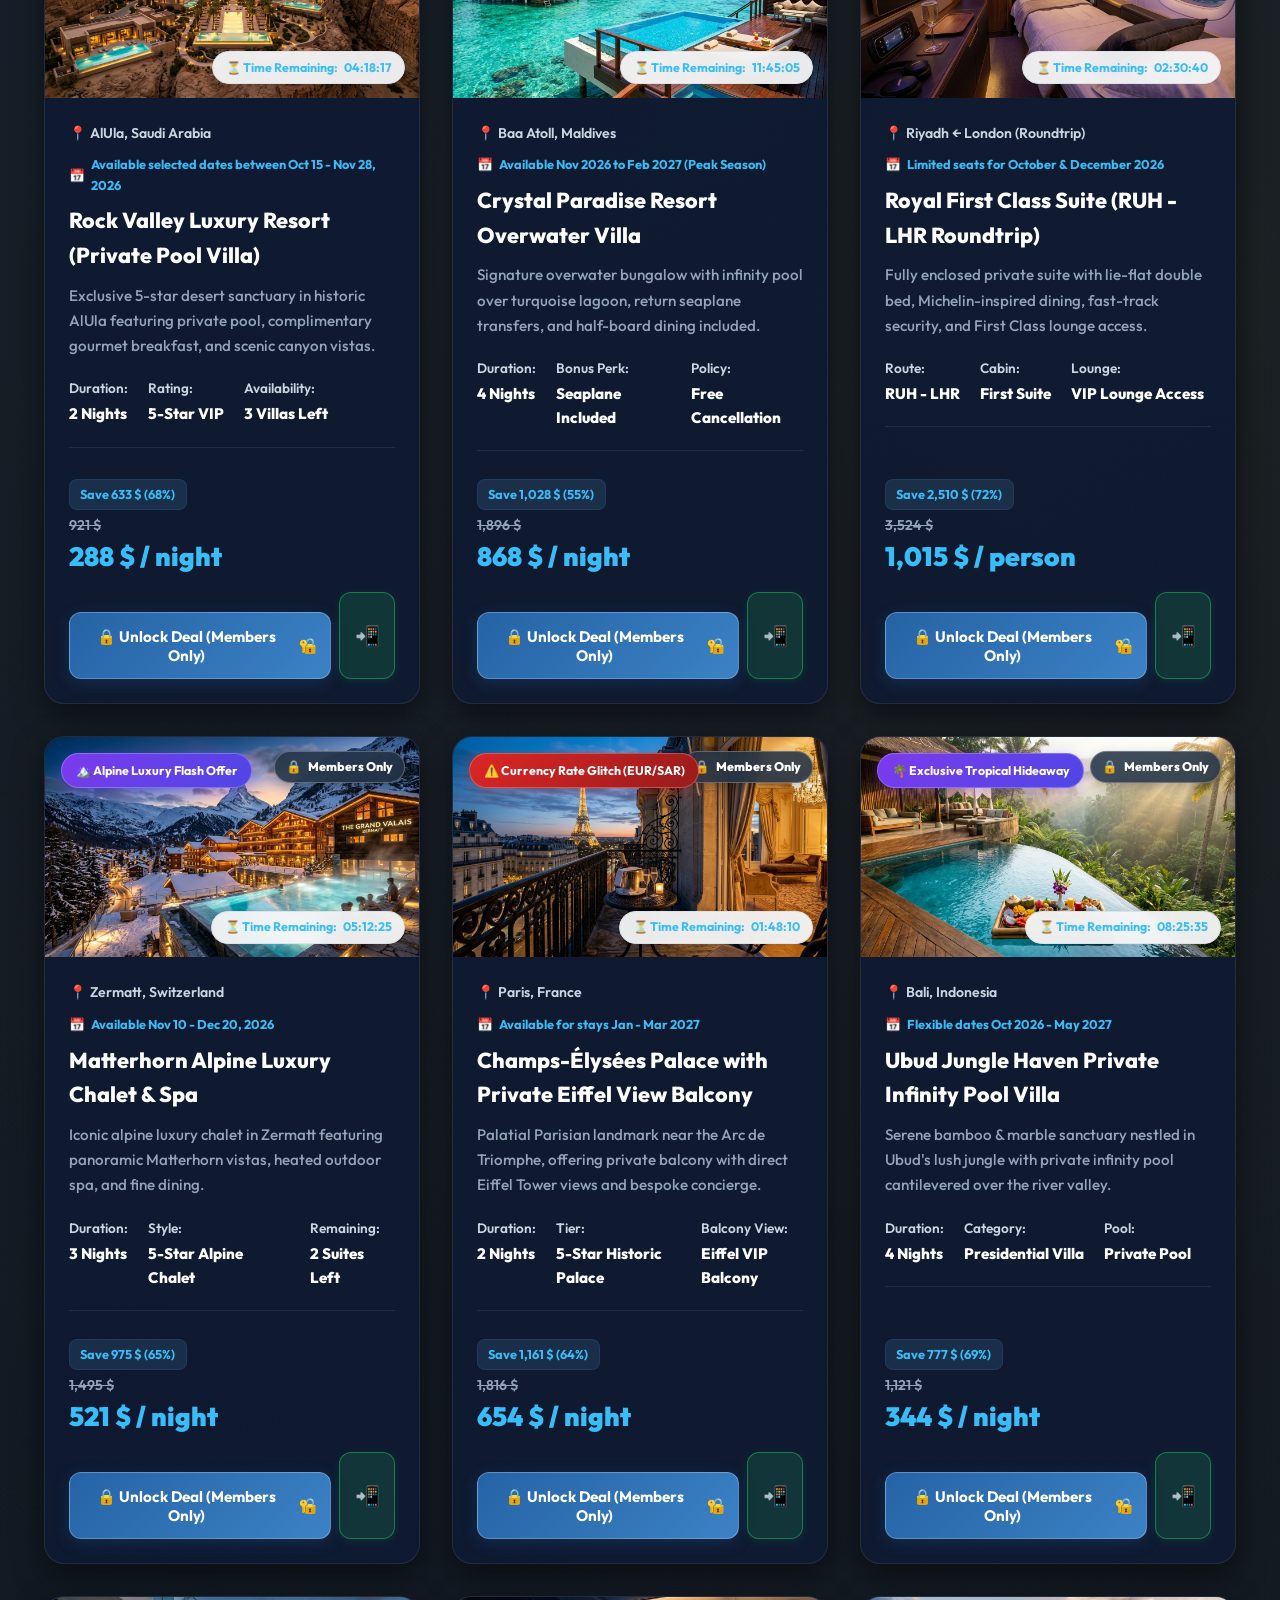
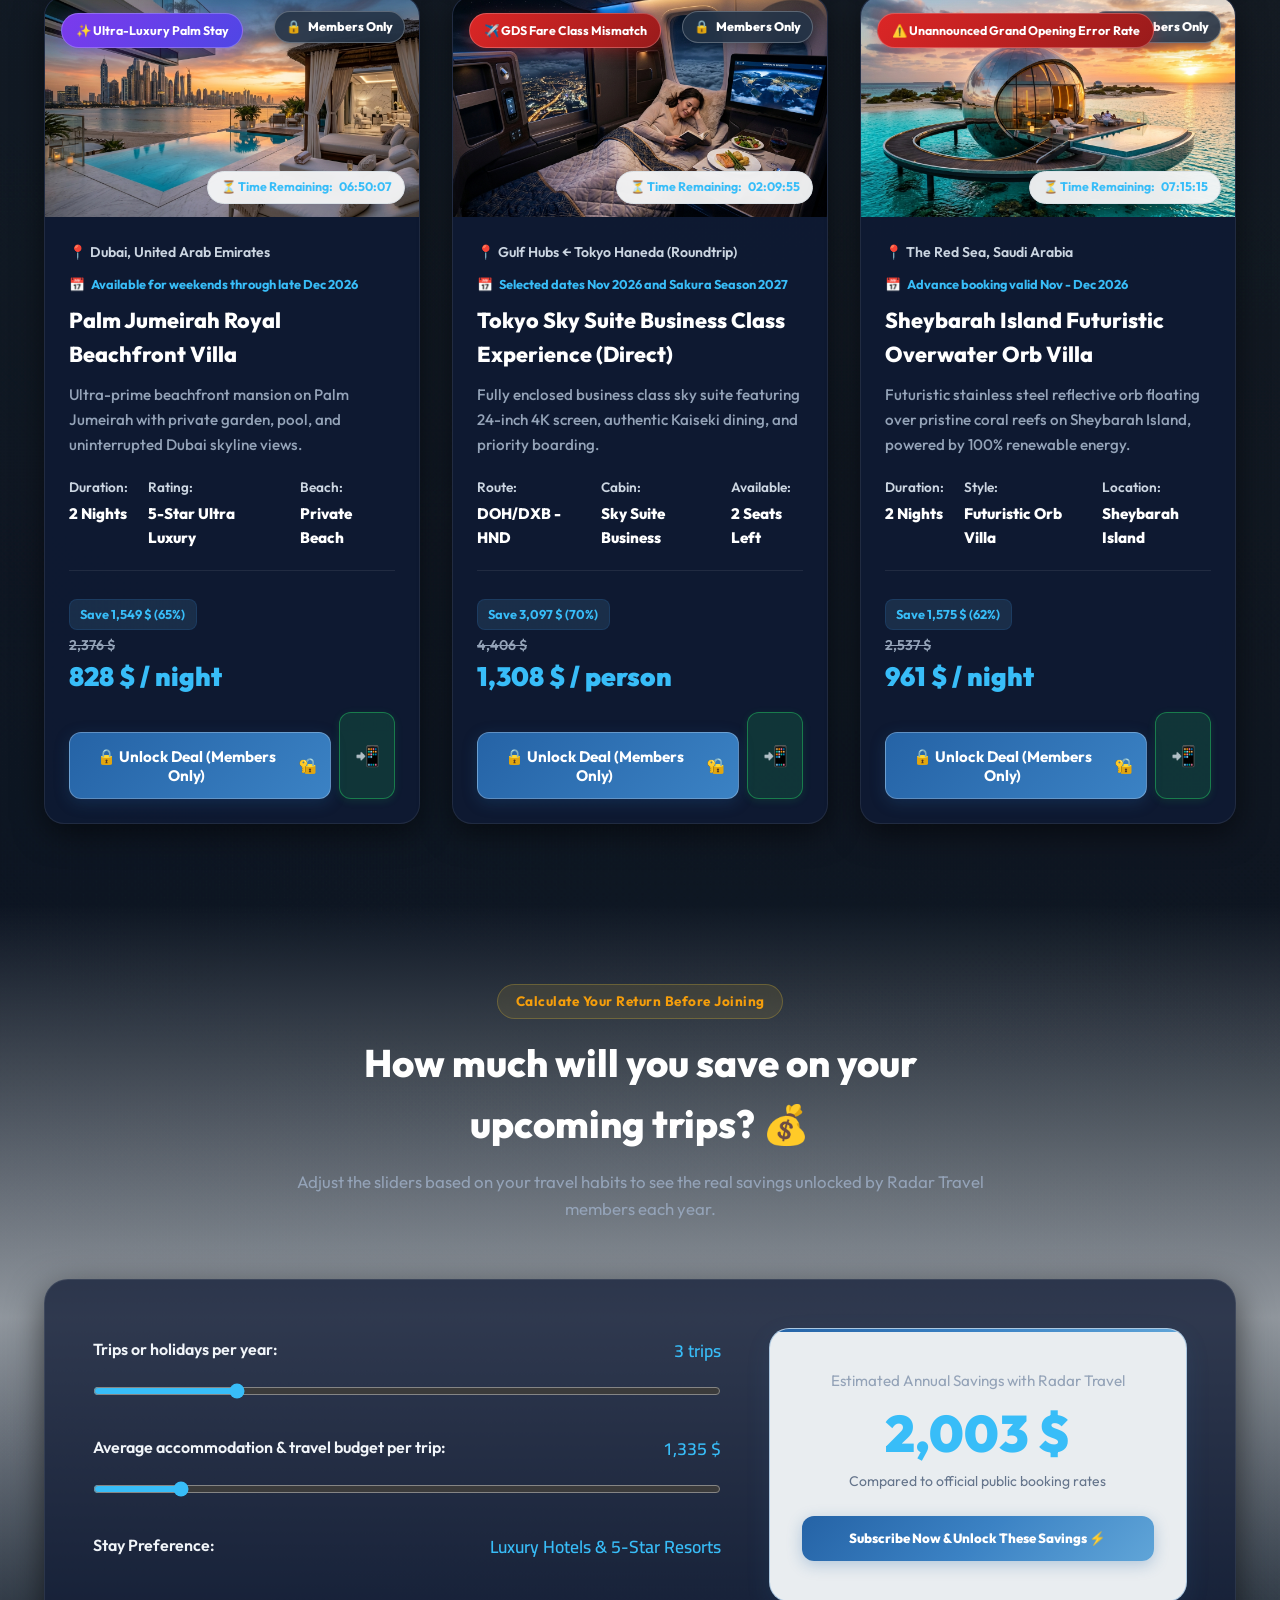
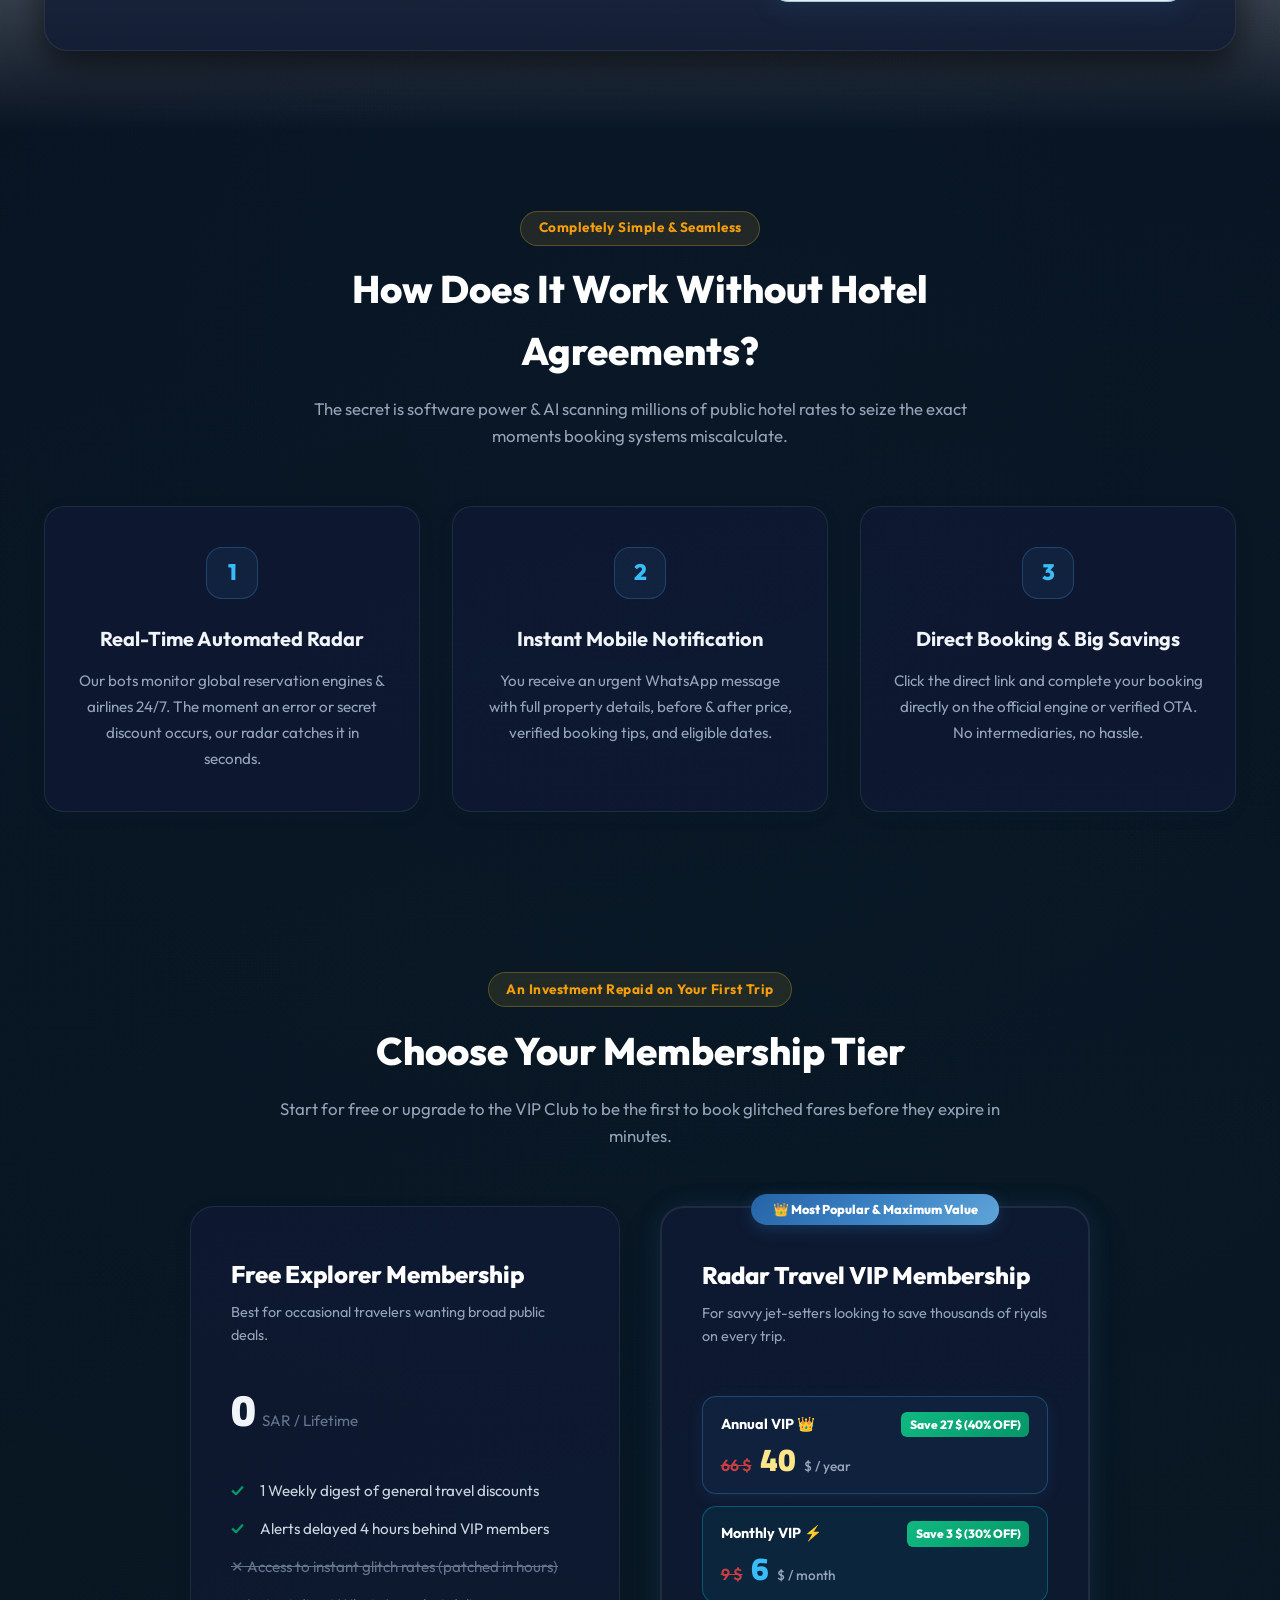
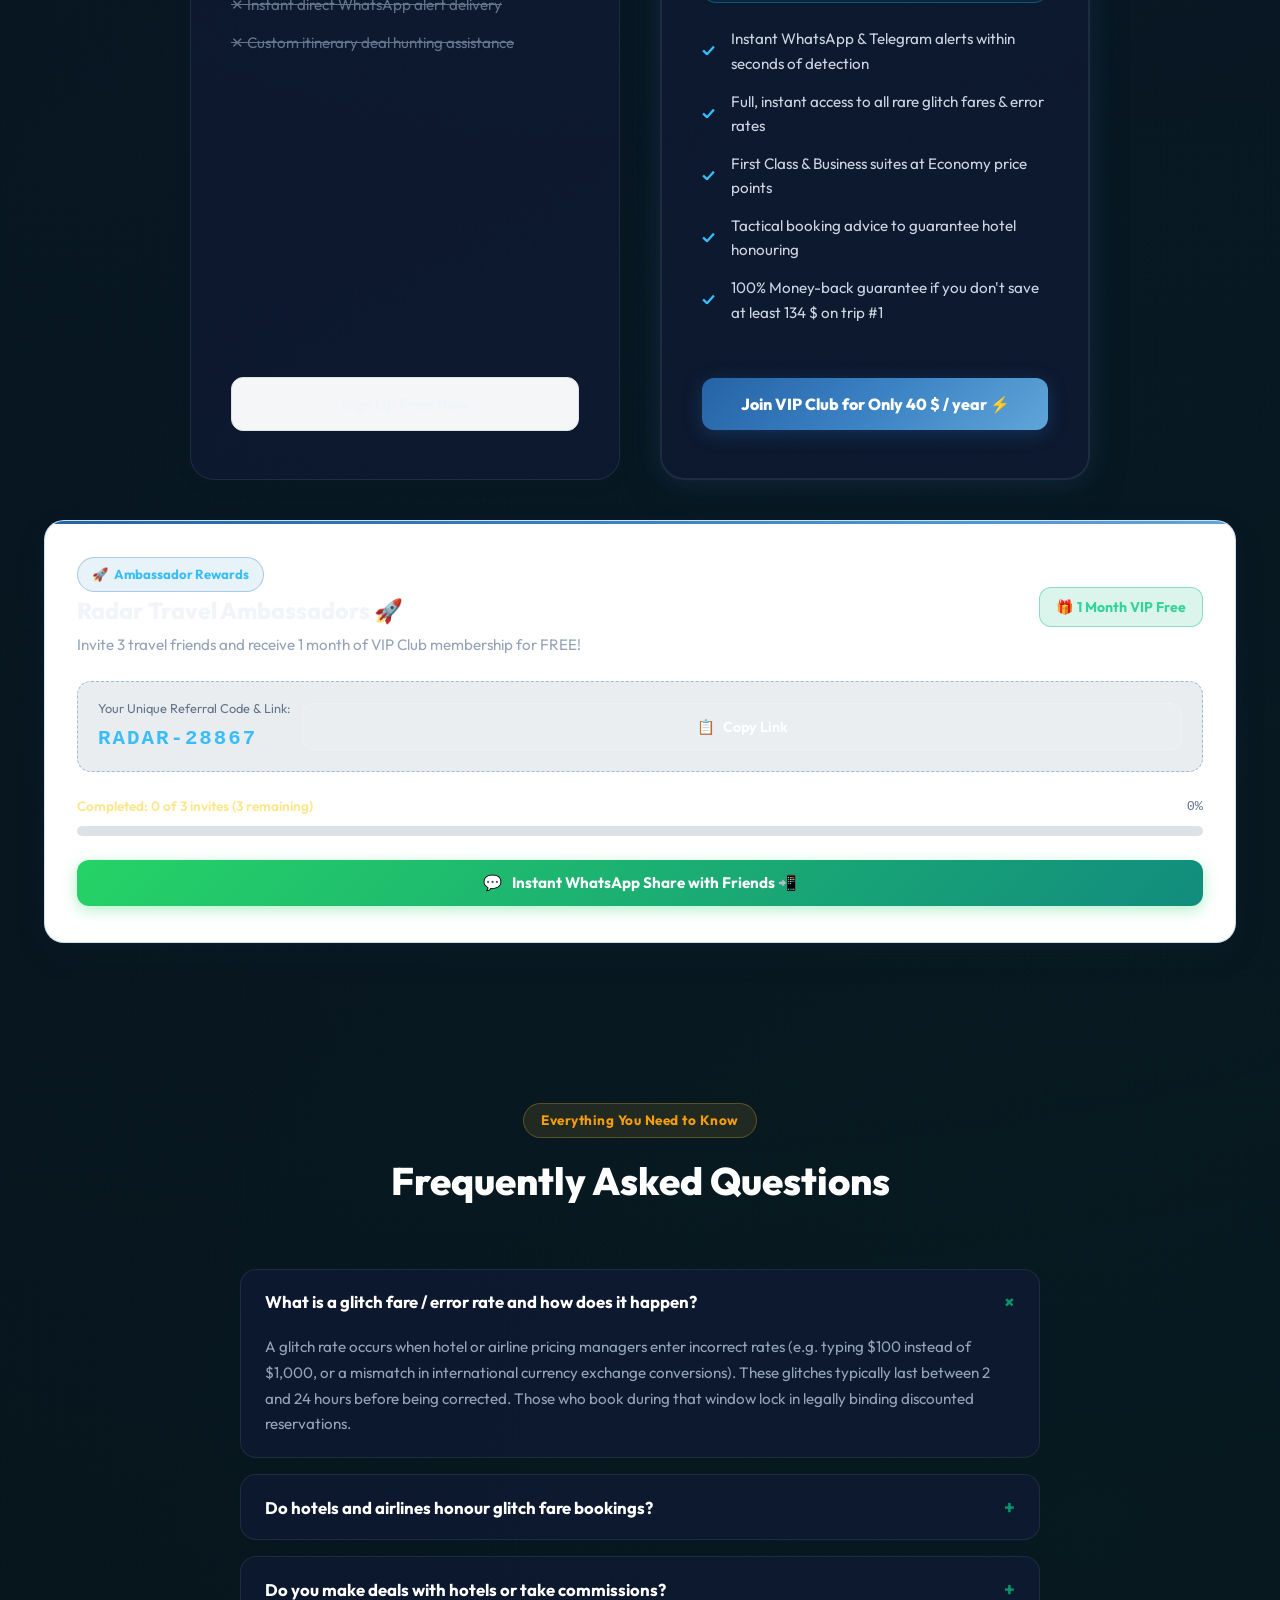
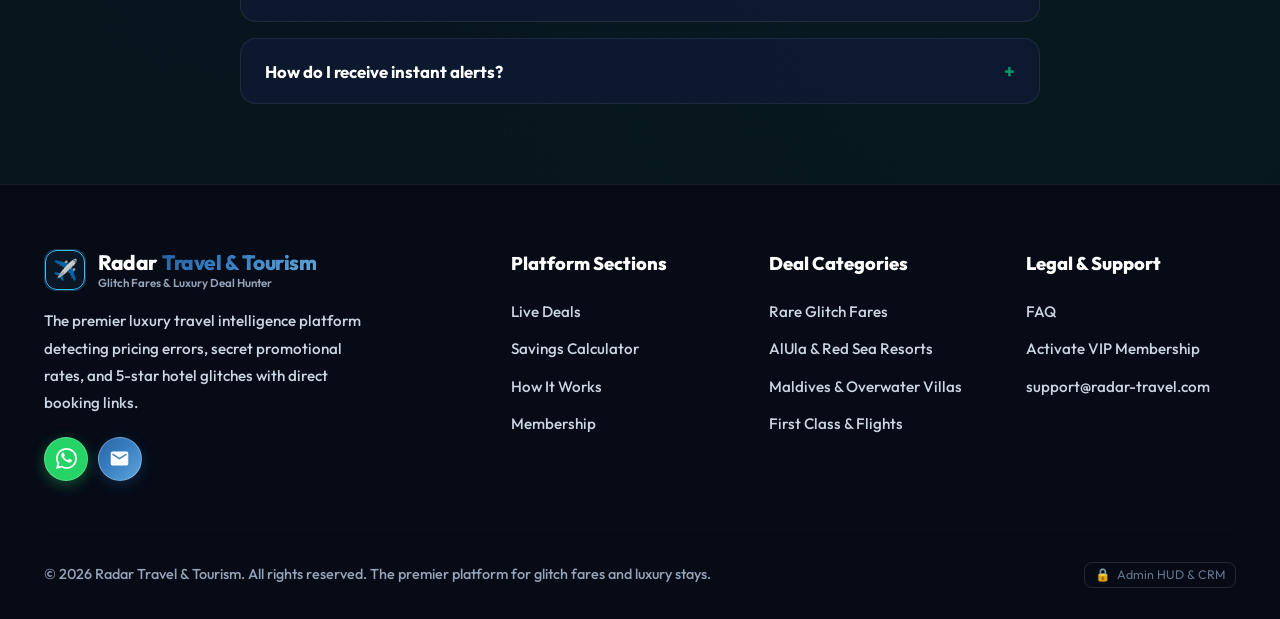
==== commit bb5f8ff7: "fix(core): harden storage resilience with safeStorage wrapper, enforce null safety on modal & calcul" ====
--- a/en.html
+++ b/en.html
@@ -62,7 +62,7 @@
           <span class="curr-flag" id="curr-btn-flag">🇸🇦</span>
           <span class="curr-code" id="curr-btn-code">SAR</span>
         </button>
-        <a href="index.html?lang=ar" class="lang-switch-btn" aria-label="Switch to Arabic" onclick="if(typeof setLanguage==='function')setLanguage('ar');">
+        <a href="index.html?lang=ar" class="lang-switch-btn" id="lang-switch-btn" aria-label="Switch to Arabic" onclick="if(typeof setLanguage==='function')setLanguage('ar');">
           <span class="lang-flag" id="lang-btn-flag">🇸🇦</span>
           <span class="lang-text" id="lang-btn-text">العربية</span>
         </a>
